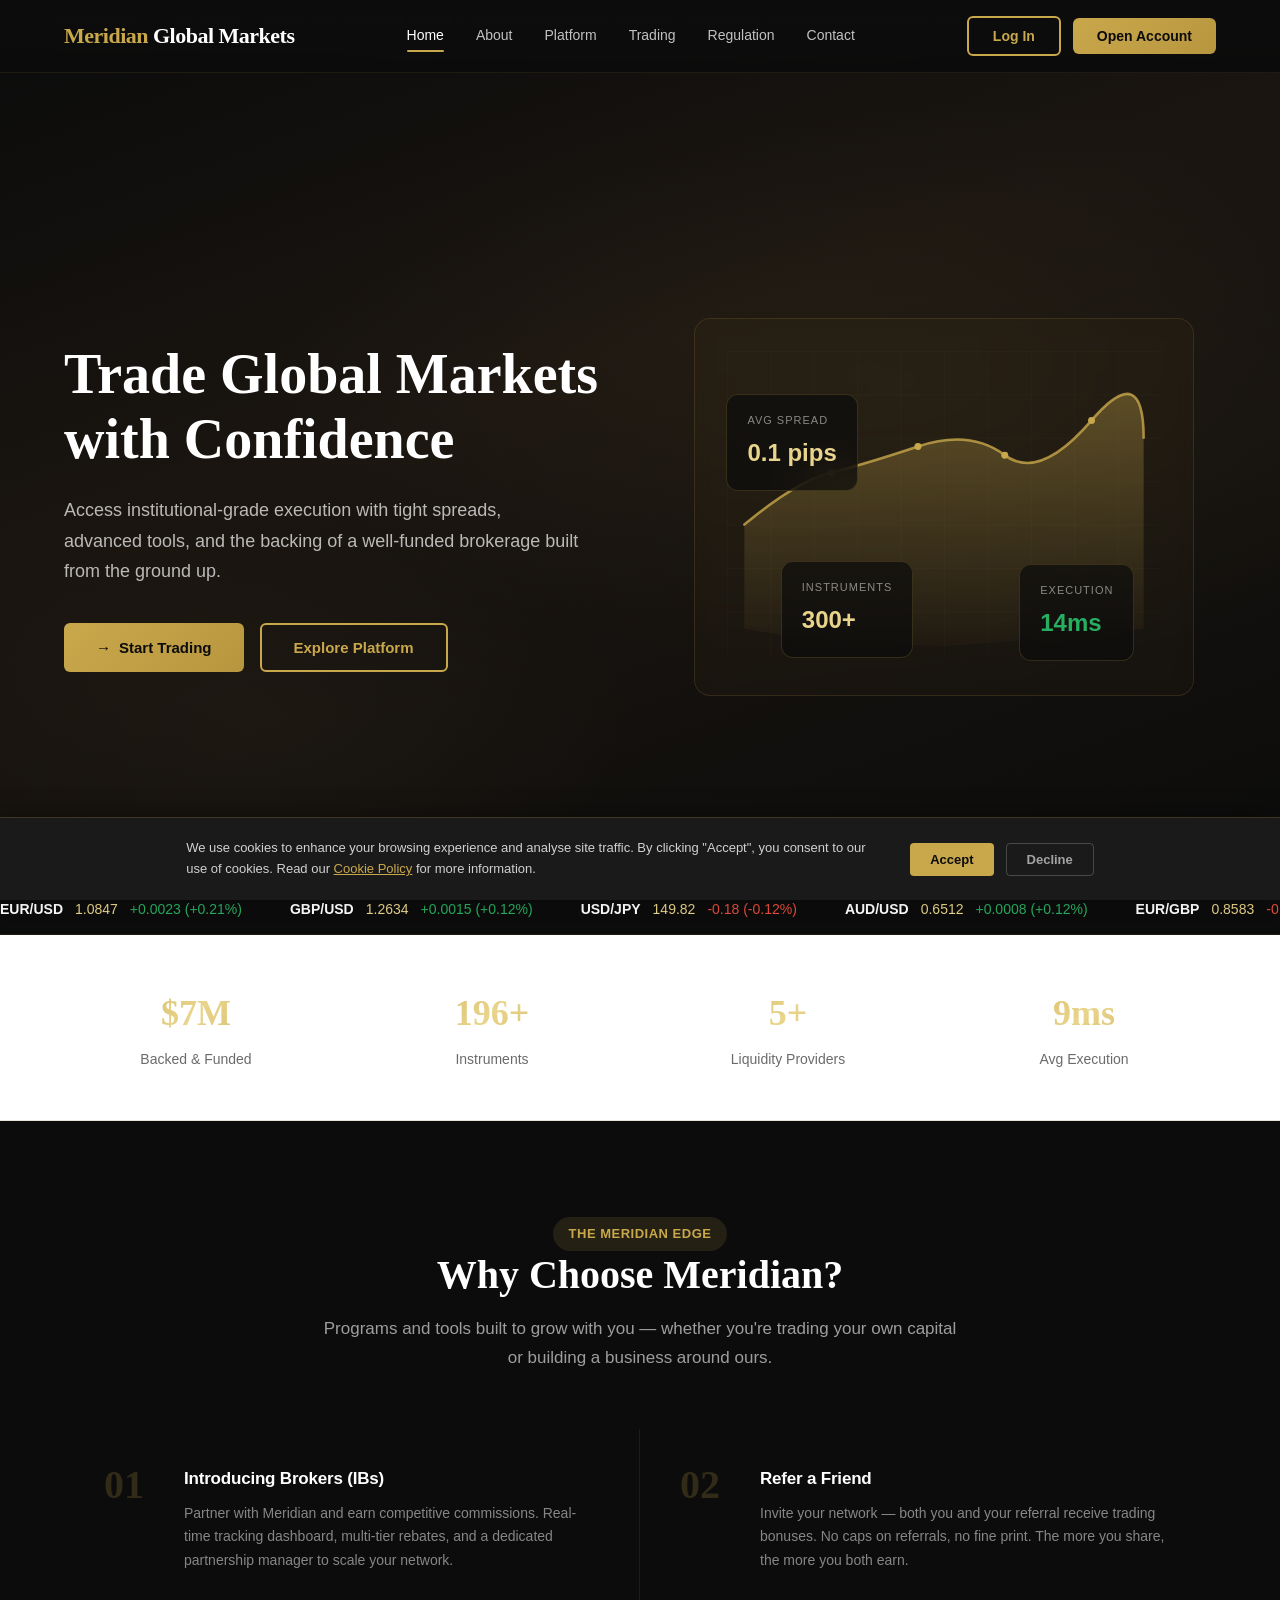
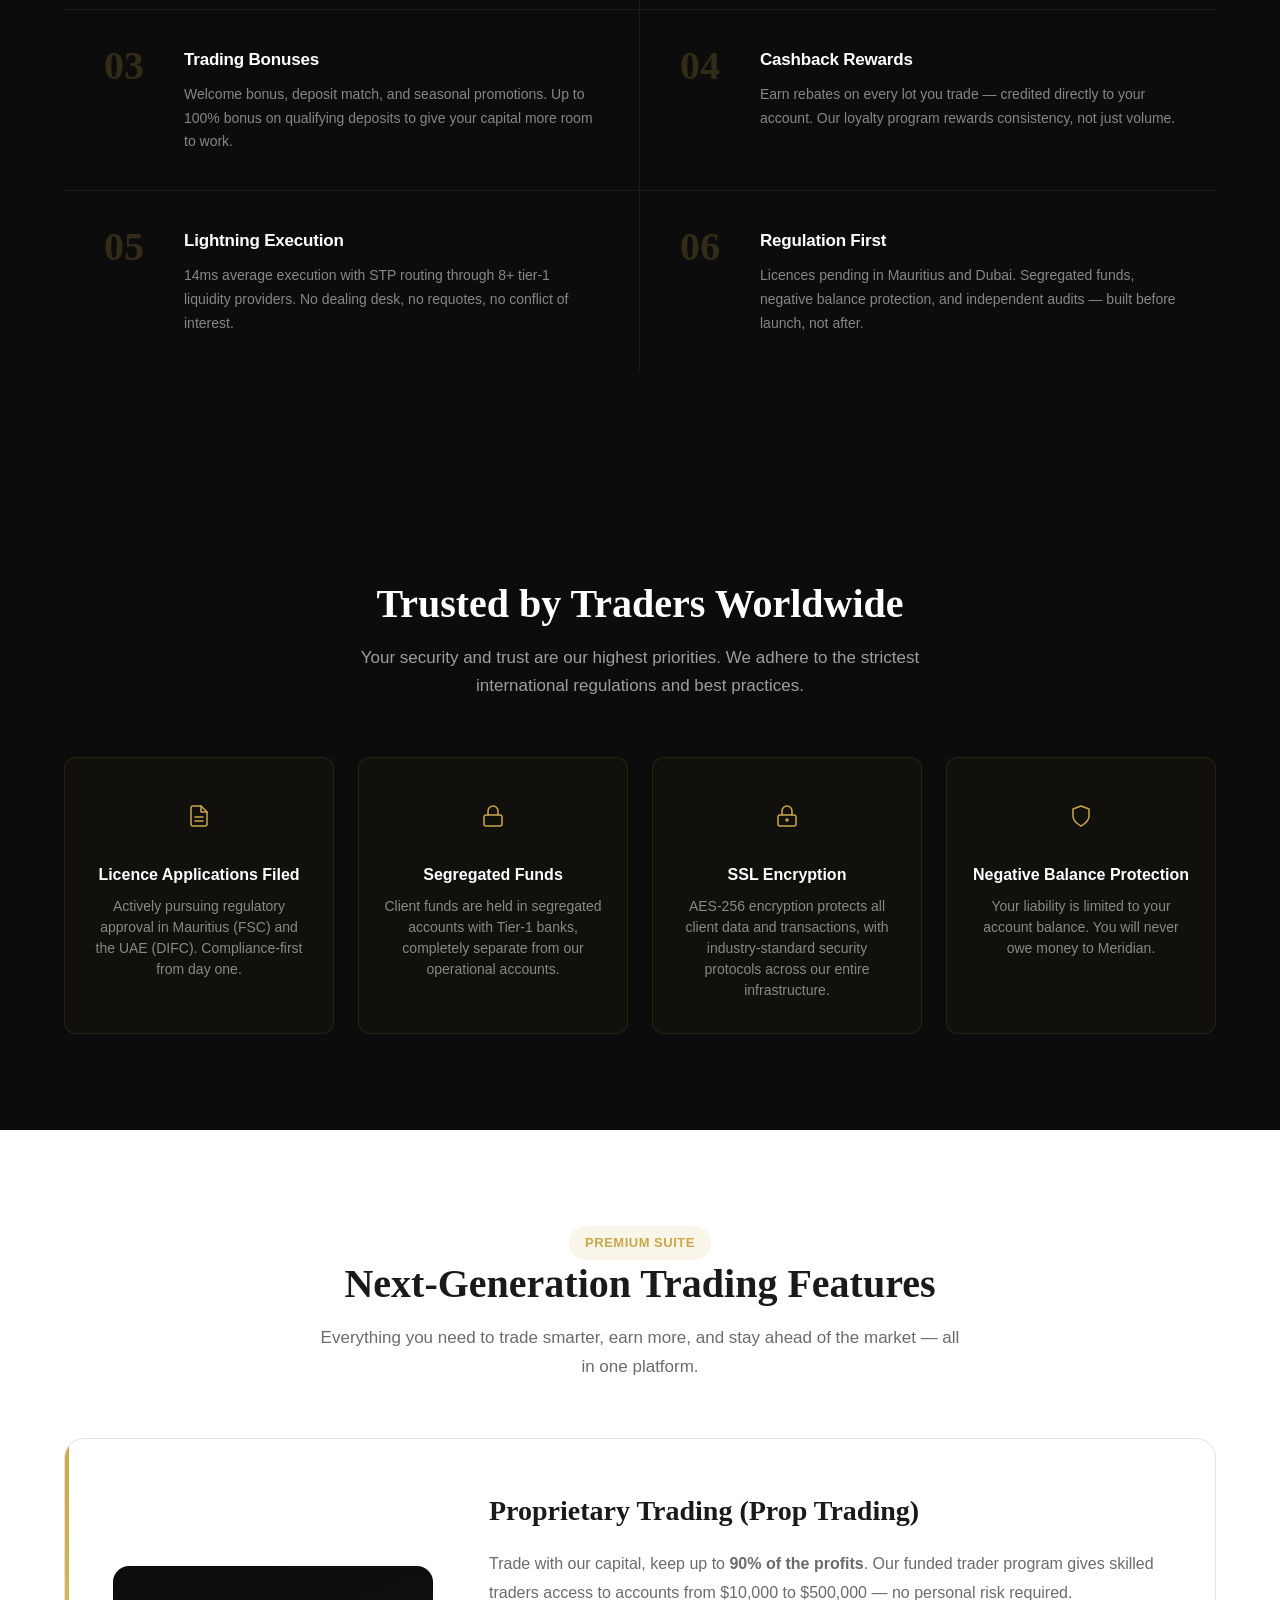
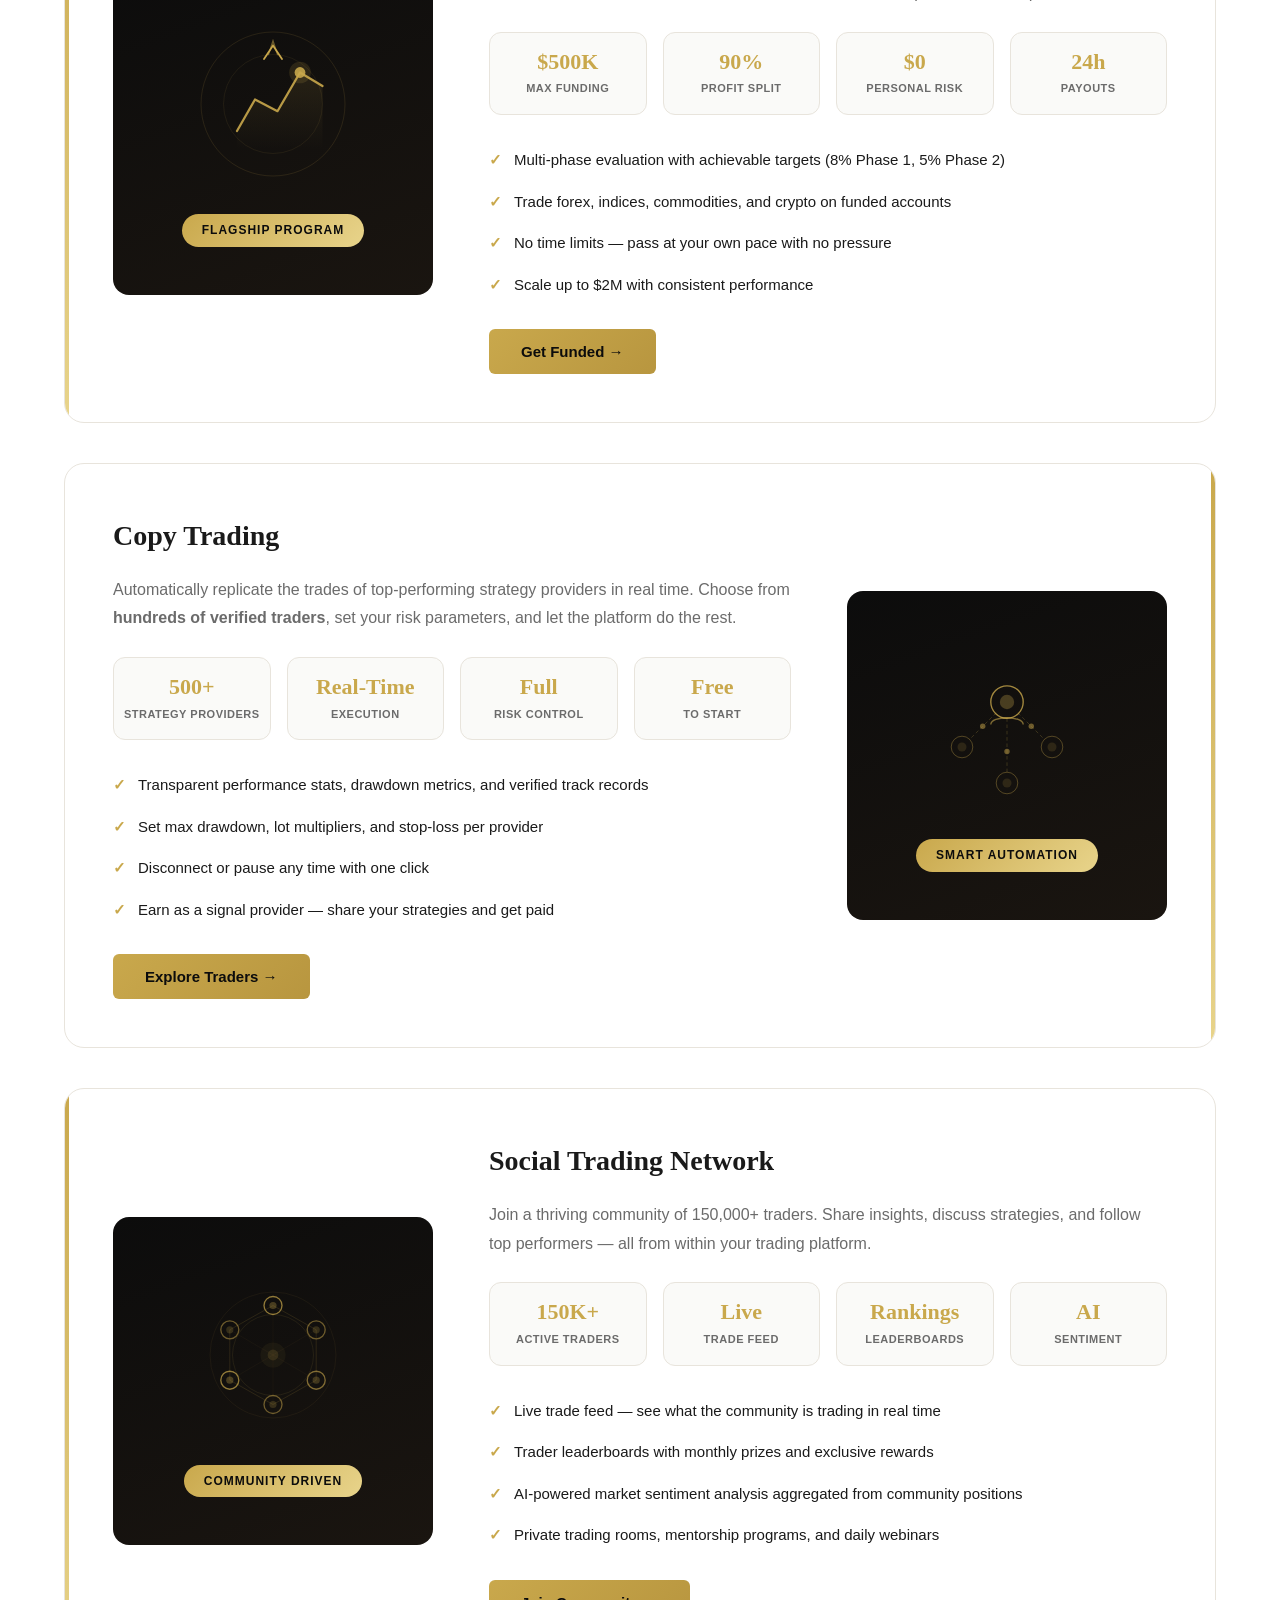
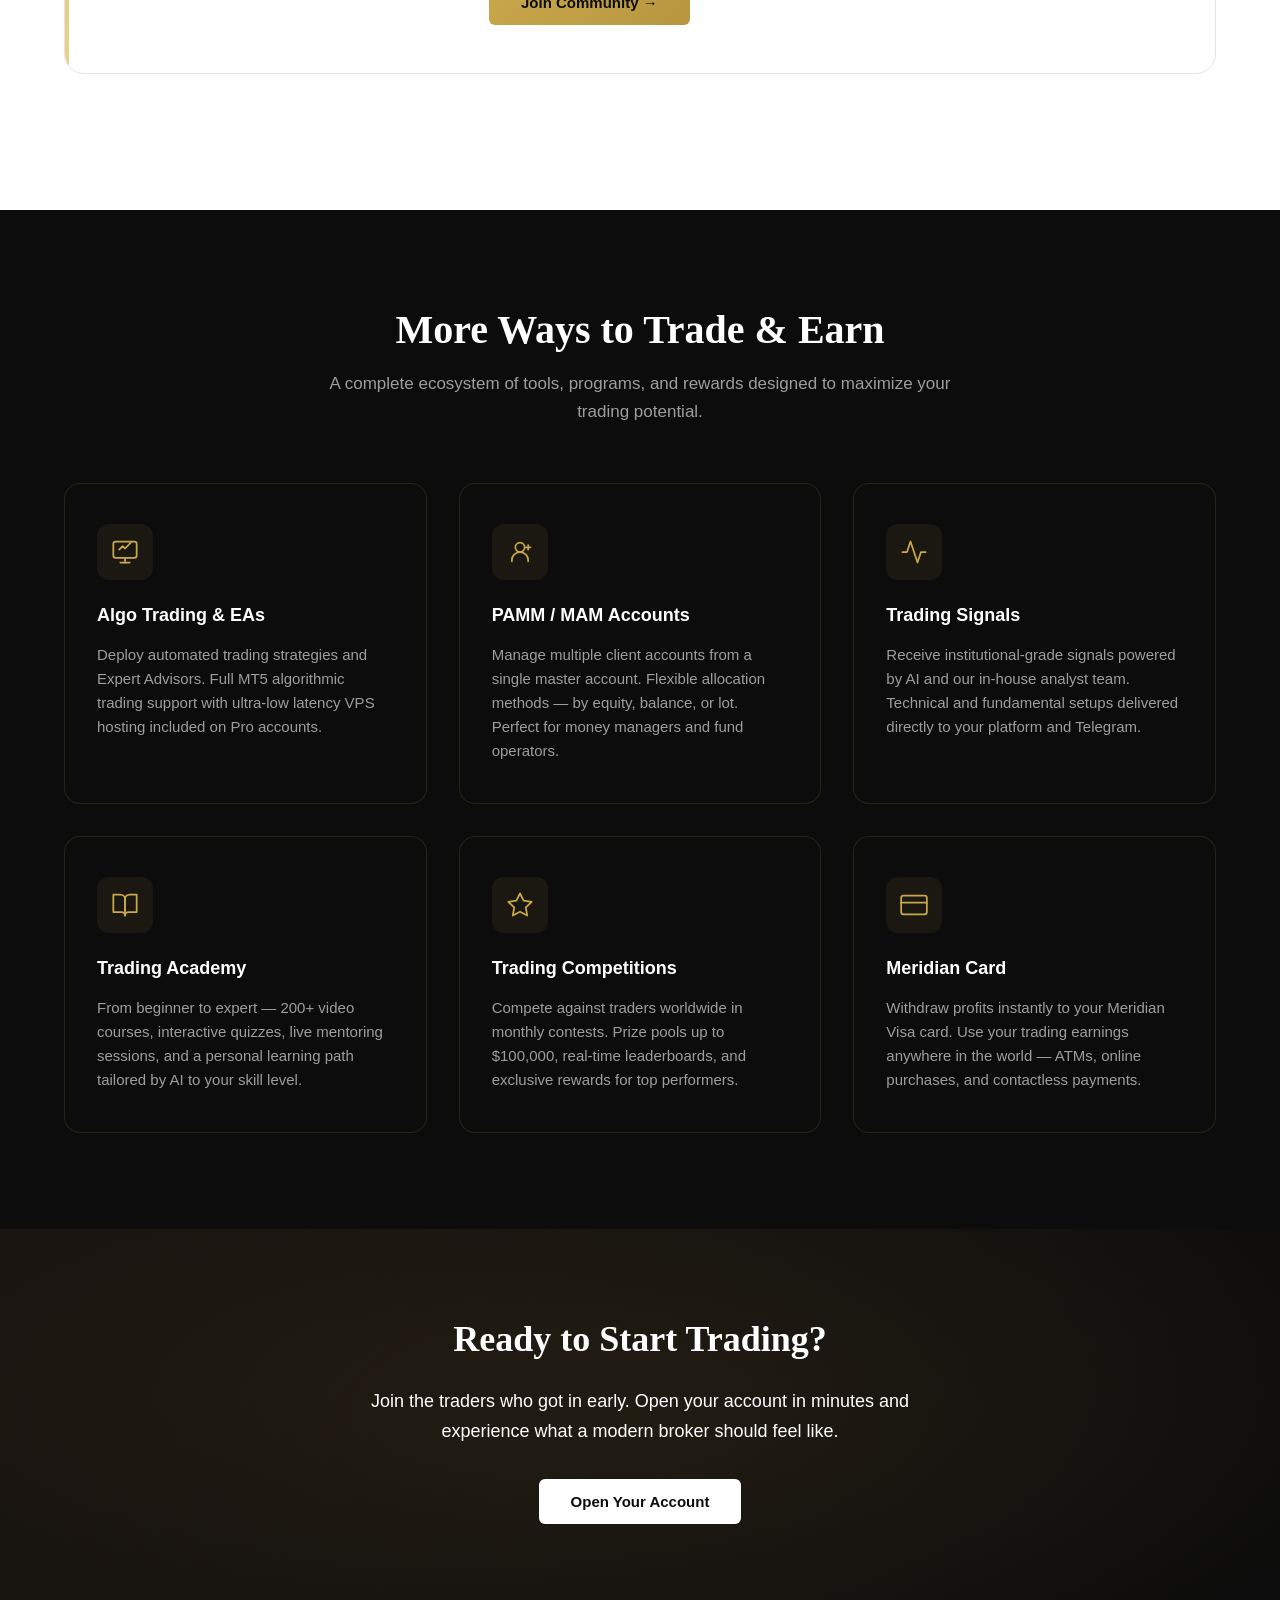
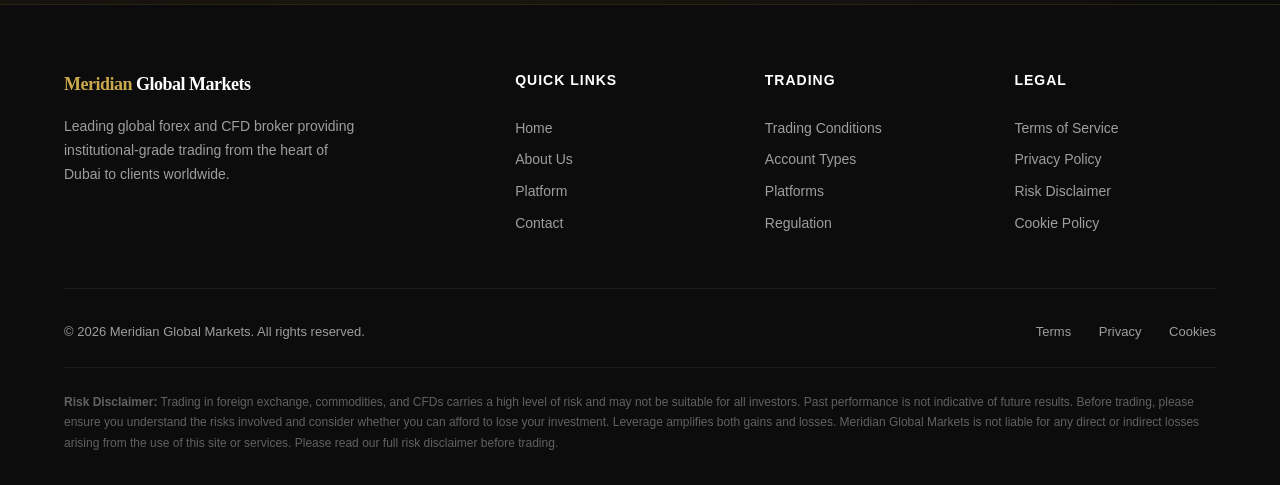
==== index.html @ 3ef7444b "Initial commit: Meridian Global Markets brokerage website Six-page static website (Home, About, Plat" ====
<!DOCTYPE html>
<html lang="en">
<head>
  <meta charset="UTF-8">
  <meta name="viewport" content="width=device-width, initial-scale=1.0">
  <title>Meridian Global Markets - Forex & CFD Trading</title>
  <meta name="description" content="Meridian Global Markets is a Dubai-based forex and CFD broker offering institutional-grade execution, tight spreads, and 300+ instruments. Backed by $12M in funding.">
  <link rel="icon" type="image/svg+xml" href="favicon.svg">
  <link rel="stylesheet" href="css/style.css">
</head>
<body>

<!-- Risk Warning Banner -->
<div class="risk-banner"><strong>Risk Warning:</strong> CFDs are complex instruments and come with a high risk of losing money rapidly due to leverage. 74.6% of retail investor accounts lose money when trading CFDs. You should consider whether you understand how CFDs work and whether you can afford to take the high risk of losing your money.</div>

<!-- ===== HEADER / NAVIGATION ===== -->
<header class="header">
  <div class="container">
    <nav class="nav">
      <div class="nav__logo">
        <span>Meridian</span> Global Markets
      </div>

      <div class="nav__links">
        <a href="index.html" class="active">Home</a>
        <a href="about.html">About</a>
        <a href="platform.html">Platform</a>
        <a href="trading.html">Trading</a>
        <a href="regulation.html">Regulation</a>
        <a href="contact.html">Contact</a>
      </div>

      <div class="nav__cta">
        <button class="btn btn--outline">Log In</button>
        <button class="btn btn--primary">Open Account</button>
      </div>

      <div class="hamburger">
        <span></span>
        <span></span>
        <span></span>
      </div>
    </nav>
  </div>
</header>

<!-- ===== HERO SECTION ===== -->
<section class="hero">
  <div class="container">
    <div class="hero__grid">
      <div class="hero__content fade-up">
        <h1>Trade Global Markets with Confidence</h1>
        <p>Access institutional-grade execution with tight spreads, advanced tools, and the backing of a well-funded brokerage built from the ground up.</p>
        <div class="hero__actions">
          <button class="btn btn--primary">
            <span>→</span> Start Trading
          </button>
          <button class="btn btn--outline">Explore Platform</button>
        </div>
      </div>

      <div class="hero__visual fade-up">
        <div class="hero__chart">
          <!-- SVG Chart Visualization -->
          <svg viewBox="0 0 500 350" xmlns="http://www.w3.org/2000/svg">
            <!-- Grid background -->
            <defs>
              <pattern id="grid" width="50" height="50" patternUnits="userSpaceOnUse">
                <path d="M 50 0 L 0 0 0 50" fill="none" stroke="rgba(201,168,76,0.06)" stroke-width="1"/>
              </pattern>
              <linearGradient id="chartGrad" x1="0%" y1="0%" x2="0%" y2="100%">
                <stop offset="0%" style="stop-color:rgba(201,168,76,0.35)" />
                <stop offset="100%" style="stop-color:rgba(201,168,76,0.03)" />
              </linearGradient>
            </defs>

            <rect width="500" height="350" fill="url(#grid)"/>

            <!-- Chart curve -->
            <path d="M 20 200 Q 80 150, 120 140 T 220 110 T 320 120 T 420 80 T 480 100"
                  fill="none" stroke="rgba(201,168,76,0.8)" stroke-width="3" stroke-linecap="round"/>

            <!-- Area under curve -->
            <path d="M 20 200 Q 80 150, 120 140 T 220 110 T 320 120 T 420 80 T 480 100 L 480 320 Q 400 330, 250 340 Q 100 335, 20 320 Z"
                  fill="url(#chartGrad)"/>

            <!-- Data points -->
            <circle cx="120" cy="140" r="4" fill="rgba(201,168,76,1)"/>
            <circle cx="220" cy="110" r="4" fill="rgba(201,168,76,1)"/>
            <circle cx="320" cy="120" r="4" fill="rgba(201,168,76,1)"/>
            <circle cx="420" cy="80" r="4" fill="rgba(201,168,76,1)"/>
          </svg>
        </div>

        <!-- Floating stat cards -->
        <div class="floating-stat" style="top: 20%; left: 10%;">
          <div class="floating-stat__label">Avg Spread</div>
          <div class="floating-stat__value cyan">0.1 pips</div>
        </div>
        <div class="floating-stat" style="top: 65%; right: 15%;">
          <div class="floating-stat__label">Execution</div>
          <div class="floating-stat__value green">14ms</div>
        </div>
        <div class="floating-stat" style="bottom: 10%; left: 20%;">
          <div class="floating-stat__label">Instruments</div>
          <div class="floating-stat__value cyan">300+</div>
        </div>
      </div>
    </div>
  </div>
</section>

<!-- ===== TICKER BAR ===== -->
<section class="ticker">
  <div class="ticker__inner">
    <!-- First set of pairs -->
    <div class="ticker__item">
      <span class="pair">EUR/USD</span>
      <span class="price">1.0847</span>
      <span class="change up">+0.0023 (+0.21%)</span>
    </div>
    <div class="ticker__item">
      <span class="pair">GBP/USD</span>
      <span class="price">1.2634</span>
      <span class="change up">+0.0015 (+0.12%)</span>
    </div>
    <div class="ticker__item">
      <span class="pair">USD/JPY</span>
      <span class="price">149.82</span>
      <span class="change down">-0.18 (-0.12%)</span>
    </div>
    <div class="ticker__item">
      <span class="pair">AUD/USD</span>
      <span class="price">0.6512</span>
      <span class="change up">+0.0008 (+0.12%)</span>
    </div>
    <div class="ticker__item">
      <span class="pair">EUR/GBP</span>
      <span class="price">0.8583</span>
      <span class="change down">-0.0007 (-0.08%)</span>
    </div>
    <div class="ticker__item">
      <span class="pair">XAU/USD</span>
      <span class="price">2341.50</span>
      <span class="change up">+12.75 (+0.55%)</span>
    </div>

    <!-- Duplicate for seamless scroll -->
    <div class="ticker__item">
      <span class="pair">EUR/USD</span>
      <span class="price">1.0847</span>
      <span class="change up">+0.0023 (+0.21%)</span>
    </div>
    <div class="ticker__item">
      <span class="pair">GBP/USD</span>
      <span class="price">1.2634</span>
      <span class="change up">+0.0015 (+0.12%)</span>
    </div>
    <div class="ticker__item">
      <span class="pair">USD/JPY</span>
      <span class="price">149.82</span>
      <span class="change down">-0.18 (-0.12%)</span>
    </div>
    <div class="ticker__item">
      <span class="pair">AUD/USD</span>
      <span class="price">0.6512</span>
      <span class="change up">+0.0008 (+0.12%)</span>
    </div>
    <div class="ticker__item">
      <span class="pair">EUR/GBP</span>
      <span class="price">0.8583</span>
      <span class="change down">-0.0007 (-0.08%)</span>
    </div>
    <div class="ticker__item">
      <span class="pair">XAU/USD</span>
      <span class="price">2341.50</span>
      <span class="change up">+12.75 (+0.55%)</span>
    </div>
  </div>
</section>

<!-- ===== STATS BAR ===== -->
<section class="stats-bar">
  <div class="container">
    <div class="stats-bar__grid">
      <div class="stats-bar__item fade-up">
        <h3>$<span data-count="12" data-suffix="M">0</span></h3>
        <p>Backed & Funded</p>
      </div>
      <div class="stats-bar__item fade-up">
        <h3><span data-count="300" data-suffix="+">0</span></h3>
        <p>Instruments</p>
      </div>
      <div class="stats-bar__item fade-up">
        <h3><span data-count="8" data-suffix="">0</span>+</h3>
        <p>Liquidity Providers</p>
      </div>
      <div class="stats-bar__item fade-up">
        <h3><span data-count="14" data-suffix="ms">0</span></h3>
        <p>Avg Execution</p>
      </div>
    </div>
  </div>
</section>

<!-- ===== FEATURES SECTION ===== -->
<section class="section section--dark" style="padding-bottom: 112px;">
  <div class="container">
    <div class="section__header text-center fade-up">
      <span class="badge badge--accent">The Meridian Edge</span>
      <h2>Why Choose Meridian?</h2>
      <p>Programs and tools built to grow with you — whether you're trading your own capital or building a business around ours.</p>
    </div>

    <div class="edge-grid">
      <div class="edge-item fade-up">
        <div class="edge-item__number">01</div>
        <div class="edge-item__content">
          <h3>Introducing Brokers (IBs)</h3>
          <p>Partner with Meridian and earn competitive commissions. Real-time tracking dashboard, multi-tier rebates, and a dedicated partnership manager to scale your network.</p>
        </div>
      </div>

      <div class="edge-item fade-up">
        <div class="edge-item__number">02</div>
        <div class="edge-item__content">
          <h3>Refer a Friend</h3>
          <p>Invite your network — both you and your referral receive trading bonuses. No caps on referrals, no fine print. The more you share, the more you both earn.</p>
        </div>
      </div>

      <div class="edge-item fade-up">
        <div class="edge-item__number">03</div>
        <div class="edge-item__content">
          <h3>Trading Bonuses</h3>
          <p>Welcome bonus, deposit match, and seasonal promotions. Up to 100% bonus on qualifying deposits to give your capital more room to work.</p>
        </div>
      </div>

      <div class="edge-item fade-up">
        <div class="edge-item__number">04</div>
        <div class="edge-item__content">
          <h3>Cashback Rewards</h3>
          <p>Earn rebates on every lot you trade — credited directly to your account. Our loyalty program rewards consistency, not just volume.</p>
        </div>
      </div>

      <div class="edge-item fade-up">
        <div class="edge-item__number">05</div>
        <div class="edge-item__content">
          <h3>Lightning Execution</h3>
          <p>14ms average execution with STP routing through 8+ tier-1 liquidity providers. No dealing desk, no requotes, no conflict of interest.</p>
        </div>
      </div>

      <div class="edge-item fade-up">
        <div class="edge-item__number">06</div>
        <div class="edge-item__content">
          <h3>Regulation First</h3>
          <p>Licences pending in Mauritius and Dubai. Segregated funds, negative balance protection, and independent audits — built before launch, not after.</p>
        </div>
      </div>
    </div>
  </div>
</section>

<!-- ===== TRUST / REGULATION SECTION ===== -->
<section class="section section--dark">
  <div class="container">
    <div class="section__header text-center fade-up">
      <h2>Trusted by Traders Worldwide</h2>
      <p>Your security and trust are our highest priorities. We adhere to the strictest international regulations and best practices.</p>
    </div>

    <div class="trust__grid">
      <div class="trust-card fade-up">
        <div class="trust-card__icon"><svg width="24" height="24" viewBox="0 0 24 24" fill="none" stroke="#C9A84C" stroke-width="1.5" stroke-linecap="round" stroke-linejoin="round"><path d="M14 2H6a2 2 0 00-2 2v16a2 2 0 002 2h12a2 2 0 002-2V8z"/><polyline points="14 2 14 8 20 8"/><line x1="16" y1="13" x2="8" y2="13"/><line x1="16" y1="17" x2="8" y2="17"/></svg></div>
        <h4>Licence Applications Filed</h4>
        <p>Actively pursuing regulatory approval in Mauritius (FSC) and the UAE (DIFC). Compliance-first from day one.</p>
      </div>

      <div class="trust-card fade-up">
        <div class="trust-card__icon"><svg width="24" height="24" viewBox="0 0 24 24" fill="none" stroke="#C9A84C" stroke-width="1.5" stroke-linecap="round" stroke-linejoin="round"><rect x="3" y="11" width="18" height="11" rx="2"/><path d="M7 11V7a5 5 0 0110 0v4"/></svg></div>
        <h4>Segregated Funds</h4>
        <p>Client funds are held in segregated accounts with Tier-1 banks, completely separate from our operational accounts.</p>
      </div>

      <div class="trust-card fade-up">
        <div class="trust-card__icon"><svg width="24" height="24" viewBox="0 0 24 24" fill="none" stroke="#C9A84C" stroke-width="1.5" stroke-linecap="round" stroke-linejoin="round"><rect x="3" y="11" width="18" height="11" rx="2"/><path d="M7 11V7a5 5 0 0110 0v4"/><circle cx="12" cy="16" r="1"/></svg></div>
        <h4>SSL Encryption</h4>
        <p>AES-256 encryption protects all client data and transactions, with industry-standard security protocols across our entire infrastructure.</p>
      </div>

      <div class="trust-card fade-up">
        <div class="trust-card__icon"><svg width="24" height="24" viewBox="0 0 24 24" fill="none" stroke="#C9A84C" stroke-width="1.5" stroke-linecap="round" stroke-linejoin="round"><path d="M12 22s8-4 8-10V5l-8-3-8 3v7c0 6 8 10 8 10z"/></svg></div>
        <h4>Negative Balance Protection</h4>
        <p>Your liability is limited to your account balance. You will never owe money to Meridian.</p>
      </div>
    </div>
  </div>
</section>

<!-- ===== PREMIUM FEATURES SHOWCASE ===== -->
<section class="section section--alt">
  <div class="container">
    <div class="section__header text-center fade-up">
      <span class="badge badge--accent">Premium Suite</span>
      <h2>Next-Generation Trading Features</h2>
      <p>Everything you need to trade smarter, earn more, and stay ahead of the market — all in one platform.</p>
    </div>

    <!-- Prop Trading -->
    <div class="showcase fade-up">
      <div class="showcase__visual">
        <svg class="showcase__svg" viewBox="0 0 200 200" fill="none" xmlns="http://www.w3.org/2000/svg">
          <circle cx="100" cy="100" r="80" stroke="rgba(201,168,76,.15)" stroke-width="1"/>
          <circle cx="100" cy="100" r="55" stroke="rgba(201,168,76,.1)" stroke-width="1"/>
          <path d="M60 130 L80 95 L105 108 L130 65 L155 80" stroke="rgba(201,168,76,.9)" stroke-width="2.5" stroke-linecap="round" stroke-linejoin="round" fill="none"/>
          <path d="M60 130 L80 95 L105 108 L130 65 L155 80 L155 150 L60 150 Z" fill="url(#propGrad)" opacity=".3"/>
          <circle cx="130" cy="65" r="6" fill="#C9A84C" opacity=".9"/>
          <circle cx="130" cy="65" r="12" fill="#C9A84C" opacity=".15"/>
          <path d="M90 50 L100 35 L110 50" stroke="#C9A84C" stroke-width="2" stroke-linecap="round" fill="none"/>
          <path d="M95 45 L100 30 L105 45" stroke="#C9A84C" stroke-width="1.5" stroke-linecap="round" fill="none" opacity=".5"/>
          <defs><linearGradient id="propGrad" x1="100" y1="65" x2="100" y2="150" gradientUnits="userSpaceOnUse"><stop stop-color="#C9A84C" stop-opacity=".4"/><stop offset="1" stop-color="#C9A84C" stop-opacity="0"/></linearGradient></defs>
        </svg>
        <div class="showcase__badge">Flagship Program</div>
      </div>
      <div class="showcase__content">
        <h3>Proprietary Trading (Prop Trading)</h3>
        <p>Trade with our capital, keep up to <strong>90% of the profits</strong>. Our funded trader program gives skilled traders access to accounts from $10,000 to $500,000 — no personal risk required.</p>
        <div class="showcase__highlights">
          <div class="showcase__highlight">
            <span class="showcase__highlight-value">$500K</span>
            <span class="showcase__highlight-label">Max Funding</span>
          </div>
          <div class="showcase__highlight">
            <span class="showcase__highlight-value">90%</span>
            <span class="showcase__highlight-label">Profit Split</span>
          </div>
          <div class="showcase__highlight">
            <span class="showcase__highlight-value">$0</span>
            <span class="showcase__highlight-label">Personal Risk</span>
          </div>
          <div class="showcase__highlight">
            <span class="showcase__highlight-value">24h</span>
            <span class="showcase__highlight-label">Payouts</span>
          </div>
        </div>
        <ul class="feature-list">
          <li>Multi-phase evaluation with achievable targets (8% Phase 1, 5% Phase 2)</li>
          <li>Trade forex, indices, commodities, and crypto on funded accounts</li>
          <li>No time limits — pass at your own pace with no pressure</li>
          <li>Scale up to $2M with consistent performance</li>
        </ul>
        <button class="btn btn--primary" style="margin-top: 24px;">Get Funded →</button>
      </div>
    </div>

    <!-- Copy Trading -->
    <div class="showcase showcase--reverse fade-up">
      <div class="showcase__visual">
        <svg class="showcase__svg" viewBox="0 0 200 200" fill="none" xmlns="http://www.w3.org/2000/svg">
          <circle cx="100" cy="70" r="18" stroke="#C9A84C" stroke-width="1.5" opacity=".8"/>
          <circle cx="100" cy="70" r="8" fill="#C9A84C" opacity=".3"/>
          <path d="M82 95 C82 85, 118 85, 118 95" stroke="#C9A84C" stroke-width="1.5" fill="none" opacity=".6"/>
          <!-- Left follower -->
          <circle cx="50" cy="120" r="12" stroke="#C9A84C" stroke-width="1" opacity=".4"/>
          <circle cx="50" cy="120" r="5" fill="#C9A84C" opacity=".15"/>
          <!-- Right follower -->
          <circle cx="150" cy="120" r="12" stroke="#C9A84C" stroke-width="1" opacity=".4"/>
          <circle cx="150" cy="120" r="5" fill="#C9A84C" opacity=".15"/>
          <!-- Bottom follower -->
          <circle cx="100" cy="160" r="12" stroke="#C9A84C" stroke-width="1" opacity=".4"/>
          <circle cx="100" cy="160" r="5" fill="#C9A84C" opacity=".15"/>
          <!-- Connection lines -->
          <line x1="88" y1="82" x2="58" y2="112" stroke="#C9A84C" stroke-width="1" opacity=".25" stroke-dasharray="4 3"/>
          <line x1="112" y1="82" x2="142" y2="112" stroke="#C9A84C" stroke-width="1" opacity=".25" stroke-dasharray="4 3"/>
          <line x1="100" y1="88" x2="100" y2="148" stroke="#C9A84C" stroke-width="1" opacity=".25" stroke-dasharray="4 3"/>
          <!-- Signal pulses -->
          <circle cx="73" cy="97" r="3" fill="#C9A84C" opacity=".5"/>
          <circle cx="127" cy="97" r="3" fill="#C9A84C" opacity=".5"/>
          <circle cx="100" cy="125" r="3" fill="#C9A84C" opacity=".5"/>
        </svg>
        <div class="showcase__badge">Smart Automation</div>
      </div>
      <div class="showcase__content">
        <h3>Copy Trading</h3>
        <p>Automatically replicate the trades of top-performing strategy providers in real time. Choose from <strong>hundreds of verified traders</strong>, set your risk parameters, and let the platform do the rest.</p>
        <div class="showcase__highlights">
          <div class="showcase__highlight">
            <span class="showcase__highlight-value">500+</span>
            <span class="showcase__highlight-label">Strategy Providers</span>
          </div>
          <div class="showcase__highlight">
            <span class="showcase__highlight-value">Real-Time</span>
            <span class="showcase__highlight-label">Execution</span>
          </div>
          <div class="showcase__highlight">
            <span class="showcase__highlight-value">Full</span>
            <span class="showcase__highlight-label">Risk Control</span>
          </div>
          <div class="showcase__highlight">
            <span class="showcase__highlight-value">Free</span>
            <span class="showcase__highlight-label">To Start</span>
          </div>
        </div>
        <ul class="feature-list">
          <li>Transparent performance stats, drawdown metrics, and verified track records</li>
          <li>Set max drawdown, lot multipliers, and stop-loss per provider</li>
          <li>Disconnect or pause any time with one click</li>
          <li>Earn as a signal provider — share your strategies and get paid</li>
        </ul>
        <button class="btn btn--primary" style="margin-top: 24px;">Explore Traders →</button>
      </div>
    </div>

    <!-- Social Trading -->
    <div class="showcase fade-up">
      <div class="showcase__visual">
        <svg class="showcase__svg" viewBox="0 0 200 200" fill="none" xmlns="http://www.w3.org/2000/svg">
          <!-- Central hub -->
          <circle cx="100" cy="100" r="70" stroke="rgba(201,168,76,.08)" stroke-width="1"/>
          <circle cx="100" cy="100" r="45" stroke="rgba(201,168,76,.12)" stroke-width="1"/>
          <!-- People nodes around the circle -->
          <circle cx="100" cy="45" r="10" stroke="#C9A84C" stroke-width="1.5" opacity=".7"/>
          <circle cx="148" cy="72" r="10" stroke="#C9A84C" stroke-width="1.5" opacity=".5"/>
          <circle cx="148" cy="128" r="10" stroke="#C9A84C" stroke-width="1.5" opacity=".6"/>
          <circle cx="100" cy="155" r="10" stroke="#C9A84C" stroke-width="1.5" opacity=".5"/>
          <circle cx="52" cy="128" r="10" stroke="#C9A84C" stroke-width="1.5" opacity=".7"/>
          <circle cx="52" cy="72" r="10" stroke="#C9A84C" stroke-width="1.5" opacity=".5"/>
          <!-- Connection web -->
          <line x1="100" y1="45" x2="148" y2="72" stroke="#C9A84C" stroke-width=".8" opacity=".2"/>
          <line x1="148" y1="72" x2="148" y2="128" stroke="#C9A84C" stroke-width=".8" opacity=".2"/>
          <line x1="148" y1="128" x2="100" y2="155" stroke="#C9A84C" stroke-width=".8" opacity=".2"/>
          <line x1="100" y1="155" x2="52" y2="128" stroke="#C9A84C" stroke-width=".8" opacity=".2"/>
          <line x1="52" y1="128" x2="52" y2="72" stroke="#C9A84C" stroke-width=".8" opacity=".2"/>
          <line x1="52" y1="72" x2="100" y2="45" stroke="#C9A84C" stroke-width=".8" opacity=".2"/>
          <!-- Cross connections -->
          <line x1="100" y1="45" x2="100" y2="155" stroke="#C9A84C" stroke-width=".5" opacity=".1"/>
          <line x1="52" y1="72" x2="148" y2="128" stroke="#C9A84C" stroke-width=".5" opacity=".1"/>
          <line x1="148" y1="72" x2="52" y2="128" stroke="#C9A84C" stroke-width=".5" opacity=".1"/>
          <!-- Inner node fills -->
          <circle cx="100" cy="45" r="4" fill="#C9A84C" opacity=".3"/>
          <circle cx="148" cy="72" r="4" fill="#C9A84C" opacity=".2"/>
          <circle cx="148" cy="128" r="4" fill="#C9A84C" opacity=".25"/>
          <circle cx="100" cy="155" r="4" fill="#C9A84C" opacity=".2"/>
          <circle cx="52" cy="128" r="4" fill="#C9A84C" opacity=".3"/>
          <circle cx="52" cy="72" r="4" fill="#C9A84C" opacity=".2"/>
          <!-- Center glow -->
          <circle cx="100" cy="100" r="14" fill="#C9A84C" opacity=".06"/>
          <circle cx="100" cy="100" r="6" fill="#C9A84C" opacity=".15"/>
        </svg>
        <div class="showcase__badge">Community Driven</div>
      </div>
      <div class="showcase__content">
        <h3>Social Trading Network</h3>
        <p>Join a thriving community of 150,000+ traders. Share insights, discuss strategies, and follow top performers — all from within your trading platform.</p>
        <div class="showcase__highlights">
          <div class="showcase__highlight">
            <span class="showcase__highlight-value">150K+</span>
            <span class="showcase__highlight-label">Active Traders</span>
          </div>
          <div class="showcase__highlight">
            <span class="showcase__highlight-value">Live</span>
            <span class="showcase__highlight-label">Trade Feed</span>
          </div>
          <div class="showcase__highlight">
            <span class="showcase__highlight-value">Rankings</span>
            <span class="showcase__highlight-label">Leaderboards</span>
          </div>
          <div class="showcase__highlight">
            <span class="showcase__highlight-value">AI</span>
            <span class="showcase__highlight-label">Sentiment</span>
          </div>
        </div>
        <ul class="feature-list">
          <li>Live trade feed — see what the community is trading in real time</li>
          <li>Trader leaderboards with monthly prizes and exclusive rewards</li>
          <li>AI-powered market sentiment analysis aggregated from community positions</li>
          <li>Private trading rooms, mentorship programs, and daily webinars</li>
        </ul>
        <button class="btn btn--primary" style="margin-top: 24px;">Join Community →</button>
      </div>
    </div>
  </div>
</section>

<!-- ===== MORE FLASHY FEATURES GRID ===== -->
<section class="section section--dark">
  <div class="container">
    <div class="section__header text-center fade-up">
      <h2>More Ways to Trade & Earn</h2>
      <p>A complete ecosystem of tools, programs, and rewards designed to maximize your trading potential.</p>
    </div>

    <div class="features__grid">
      <div class="feature-card fade-up" style="background: var(--bg-dark); border-color: rgba(201,168,76,.15); color: var(--white);">
        <div class="feature-card__icon" style="background: rgba(201,168,76,.08);">
          <svg width="28" height="28" viewBox="0 0 24 24" fill="none" stroke="#C9A84C" stroke-width="1.5" stroke-linecap="round" stroke-linejoin="round">
            <rect x="2" y="3" width="20" height="14" rx="2"/><line x1="8" y1="21" x2="16" y2="21"/><line x1="12" y1="17" x2="12" y2="21"/><path d="M7 10l3-3 2 2 5-5"/>
          </svg>
        </div>
        <h3 style="color: var(--white);">Algo Trading & EAs</h3>
        <p style="color: rgba(255,255,255,.6);">Deploy automated trading strategies and Expert Advisors. Full MT5 algorithmic trading support with ultra-low latency VPS hosting included on Pro accounts.</p>
      </div>

      <div class="feature-card fade-up" style="background: var(--bg-dark); border-color: rgba(201,168,76,.15); color: var(--white);">
        <div class="feature-card__icon" style="background: rgba(201,168,76,.08);">
          <svg width="28" height="28" viewBox="0 0 24 24" fill="none" stroke="#C9A84C" stroke-width="1.5" stroke-linecap="round" stroke-linejoin="round">
            <circle cx="12" cy="8" r="4"/><path d="M5 20v-1a7 7 0 0114 0v1"/><path d="M17 8h4m-2-2v4"/>
          </svg>
        </div>
        <h3 style="color: var(--white);">PAMM / MAM Accounts</h3>
        <p style="color: rgba(255,255,255,.6);">Manage multiple client accounts from a single master account. Flexible allocation methods — by equity, balance, or lot. Perfect for money managers and fund operators.</p>
      </div>

      <div class="feature-card fade-up" style="background: var(--bg-dark); border-color: rgba(201,168,76,.15); color: var(--white);">
        <div class="feature-card__icon" style="background: rgba(201,168,76,.08);">
          <svg width="28" height="28" viewBox="0 0 24 24" fill="none" stroke="#C9A84C" stroke-width="1.5" stroke-linecap="round" stroke-linejoin="round">
            <path d="M22 12h-4l-3 9L9 3l-3 9H2"/></svg>
        </div>
        <h3 style="color: var(--white);">Trading Signals</h3>
        <p style="color: rgba(255,255,255,.6);">Receive institutional-grade signals powered by AI and our in-house analyst team. Technical and fundamental setups delivered directly to your platform and Telegram.</p>
      </div>

      <div class="feature-card fade-up" style="background: var(--bg-dark); border-color: rgba(201,168,76,.15); color: var(--white);">
        <div class="feature-card__icon" style="background: rgba(201,168,76,.08);">
          <svg width="28" height="28" viewBox="0 0 24 24" fill="none" stroke="#C9A84C" stroke-width="1.5" stroke-linecap="round" stroke-linejoin="round">
            <path d="M2 3h6a4 4 0 014 4v14a3 3 0 00-3-3H2z"/><path d="M22 3h-6a4 4 0 00-4 4v14a3 3 0 013-3h7z"/>
          </svg>
        </div>
        <h3 style="color: var(--white);">Trading Academy</h3>
        <p style="color: rgba(255,255,255,.6);">From beginner to expert — 200+ video courses, interactive quizzes, live mentoring sessions, and a personal learning path tailored by AI to your skill level.</p>
      </div>

      <div class="feature-card fade-up" style="background: var(--bg-dark); border-color: rgba(201,168,76,.15); color: var(--white);">
        <div class="feature-card__icon" style="background: rgba(201,168,76,.08);">
          <svg width="28" height="28" viewBox="0 0 24 24" fill="none" stroke="#C9A84C" stroke-width="1.5" stroke-linecap="round" stroke-linejoin="round">
            <polygon points="12 2 15.09 8.26 22 9.27 17 14.14 18.18 21.02 12 17.77 5.82 21.02 7 14.14 2 9.27 8.91 8.26 12 2"/>
          </svg>
        </div>
        <h3 style="color: var(--white);">Trading Competitions</h3>
        <p style="color: rgba(255,255,255,.6);">Compete against traders worldwide in monthly contests. Prize pools up to $100,000, real-time leaderboards, and exclusive rewards for top performers.</p>
      </div>

      <div class="feature-card fade-up" style="background: var(--bg-dark); border-color: rgba(201,168,76,.15); color: var(--white);">
        <div class="feature-card__icon" style="background: rgba(201,168,76,.08);">
          <svg width="28" height="28" viewBox="0 0 24 24" fill="none" stroke="#C9A84C" stroke-width="1.5" stroke-linecap="round" stroke-linejoin="round">
            <rect x="1" y="4" width="22" height="16" rx="2"/><line x1="1" y1="10" x2="23" y2="10"/>
          </svg>
        </div>
        <h3 style="color: var(--white);">Meridian Card</h3>
        <p style="color: rgba(255,255,255,.6);">Withdraw profits instantly to your Meridian Visa card. Use your trading earnings anywhere in the world — ATMs, online purchases, and contactless payments.</p>
      </div>
    </div>
  </div>
</section>

<!-- ===== CTA SECTION ===== -->
<section class="cta-section">
  <div class="container">
    <h2 class="fade-up">Ready to Start Trading?</h2>
    <p class="fade-up">Join the traders who got in early. Open your account in minutes and experience what a modern broker should feel like.</p>
    <div class="fade-up">
      <button class="btn btn--white">Open Your Account</button>
    </div>
  </div>
</section>

<!-- ===== FOOTER ===== -->
<footer class="footer">
  <div class="container">
    <div class="footer__grid">
      <div class="footer__brand">
        <div style="font-size: 18px; font-weight: 800; color: var(--white); letter-spacing: -0.5px; font-family: 'Playfair Display', serif;">
          <span style="color: var(--accent);">Meridian</span> Global Markets
        </div>
        <p>Leading global forex and CFD broker providing institutional-grade trading from the heart of Dubai to clients worldwide.</p>
      </div>

      <div class="footer__col">
        <h4>Quick Links</h4>
        <a href="index.html">Home</a>
        <a href="about.html">About Us</a>
        <a href="platform.html">Platform</a>
        <a href="contact.html">Contact</a>
      </div>

      <div class="footer__col">
        <h4>Trading</h4>
        <a href="trading.html">Trading Conditions</a>
        <a href="trading.html">Account Types</a>
        <a href="platform.html">Platforms</a>
        <a href="regulation.html">Regulation</a>
      </div>

      <div class="footer__col">
        <h4>Legal</h4>
        <a href="#">Terms of Service</a>
        <a href="#">Privacy Policy</a>
        <a href="#">Risk Disclaimer</a>
        <a href="#">Cookie Policy</a>
      </div>
    </div>

    <div class="footer__bottom">
      <span>&copy; 2026 Meridian Global Markets. All rights reserved.</span>
      <div>
        <a href="#">Terms</a>
        <a href="#">Privacy</a>
        <a href="#">Cookies</a>
      </div>
    </div>

    <div class="footer__disclaimer">
      <strong>Risk Disclaimer:</strong> Trading in foreign exchange, commodities, and CFDs carries a high level of risk and may not be suitable for all investors. Past performance is not indicative of future results. Before trading, please ensure you understand the risks involved and consider whether you can afford to lose your investment. Leverage amplifies both gains and losses. Meridian Global Markets is not liable for any direct or indirect losses arising from the use of this site or services. Please read our full risk disclaimer before trading.
    </div>
  </div>
</footer>

<!-- Cookie Consent -->
<div class="cookie-banner">
  <p>We use cookies to enhance your browsing experience and analyse site traffic. By clicking "Accept", you consent to our use of cookies. Read our <a href="#">Cookie Policy</a> for more information.</p>
  <div class="cookie-banner__actions">
    <button class="cookie-banner__btn cookie-banner__btn--accept">Accept</button>
    <button class="cookie-banner__btn cookie-banner__btn--decline">Decline</button>
  </div>
</div>

<!-- Scripts -->
<script src="js/main.js"></script>

</body>
</html>
---- css/style.css ----
/* ===== Meridian Global Markets — Master Stylesheet ===== */

/* ---------- Reset & Base ---------- */
*, *::before, *::after { box-sizing: border-box; margin: 0; padding: 0; }

:root {
  --primary:    #0C0C0C;   /* rich black */
  --accent:     #C9A84C;   /* Dubai gold */
  --accent-alt: #A8873A;   /* deeper gold */
  --gold:       #C9A84C;   /* matching gold */
  --bg:         #FAFAF8;   /* warm off-white */
  --bg-dark:    #0C0C0C;
  --text:       #1A1A1A;
  --text-light: #6B6B6B;
  --white:      #FFFFFF;
  --success:    #27AE60;
  --border:     #E8E4DC;
  --radius:     6px;
  --shadow:     0 4px 24px rgba(0,0,0,.06);
  --shadow-lg:  0 16px 56px rgba(0,0,0,.1);
  --font:       'Inter', -apple-system, BlinkMacSystemFont, 'Segoe UI', sans-serif;
  --transition: .3s ease;
}

@import url('https://fonts.googleapis.com/css2?family=Inter:wght@300;400;500;600;700;800&family=Playfair+Display:wght@400;500;600;700;800&display=swap');

html { scroll-behavior: smooth; }
body {
  font-family: var(--font);
  color: var(--text);
  background: var(--bg);
  line-height: 1.7;
  font-size: 16px;
  -webkit-font-smoothing: antialiased;
}
a { color: inherit; text-decoration: none; }
img { max-width: 100%; display: block; }
ul { list-style: none; }

/* ---------- Utility ---------- */
.container { max-width: 1200px; margin: 0 auto; padding: 0 24px; }
.section { padding: 96px 0; }
.section--dark { background: var(--primary); color: var(--white); }
.section--alt { background: var(--white); }
.text-center { text-align: center; }
.text-accent { color: var(--accent); }
.text-gold { color: var(--gold); }

.btn {
  display: inline-flex; align-items: center; gap: 8px;
  padding: 14px 32px;
  border-radius: var(--radius);
  font-weight: 600; font-size: 15px;
  cursor: pointer; border: none;
  transition: var(--transition);
}
.btn--primary { background: linear-gradient(135deg, var(--accent), #b8963f); color: var(--primary); font-weight: 700; }
.btn--primary:hover { background: linear-gradient(135deg, #d4b05a, var(--accent)); transform: translateY(-2px); box-shadow: 0 8px 24px rgba(201,168,76,.3); }
.btn--outline { background: transparent; border: 2px solid var(--accent); color: var(--accent); }
.btn--outline:hover { background: var(--accent); color: var(--primary); }
.btn--gold { background: var(--gold); color: var(--primary); }
.btn--gold:hover { background: #c49a3a; transform: translateY(-2px); }
.btn--white { background: var(--white); color: var(--primary); }
.btn--white:hover { background: #f0f0f0; transform: translateY(-2px); }

.badge {
  display: inline-block;
  padding: 6px 16px;
  border-radius: 20px;
  font-size: 13px;
  font-weight: 600;
  letter-spacing: .5px;
  text-transform: uppercase;
}
.badge--accent { background: rgba(0,180,216,.12); color: var(--accent); }
.badge--gold { background: rgba(212,168,67,.12); color: var(--gold); }

/* ---------- Header / Navbar ---------- */
.header {
  position: fixed; top: 0; left: 0; right: 0; z-index: 1000;
  background: rgba(12,12,12,.96);
  backdrop-filter: blur(16px);
  border-bottom: 1px solid rgba(201,168,76,.1);
  transition: var(--transition);
}
.header.scrolled { box-shadow: 0 2px 24px rgba(0,0,0,.2); }
.nav { display: flex; align-items: center; justify-content: space-between; height: 72px; }
.nav__logo {
  font-size: 22px; font-weight: 800; color: var(--white);
  letter-spacing: -.5px;
}
.nav__logo span { color: var(--accent); }
.nav__links { display: flex; gap: 32px; align-items: center; }
.nav__links a {
  color: rgba(255,255,255,.75);
  font-size: 14px; font-weight: 500;
  transition: var(--transition);
  position: relative;
}
.nav__links a:hover, .nav__links a.active { color: var(--white); }
.nav__links a.active::after {
  content: ''; position: absolute; bottom: -4px; left: 0; right: 0;
  height: 2px; background: var(--accent); border-radius: 1px;
}
.nav__cta { display: flex; gap: 12px; align-items: center; }
.nav__cta .btn { padding: 10px 24px; font-size: 14px; }

/* Mobile menu */
.hamburger { display: none; flex-direction: column; gap: 5px; cursor: pointer; padding: 8px; }
.hamburger span { width: 24px; height: 2px; background: var(--white); transition: var(--transition); border-radius: 2px; }

@media (max-width: 768px) {
  .hamburger { display: flex; }
  .nav__links, .nav__cta {
    display: none;
    flex-direction: column;
    position: absolute; top: 72px; left: 0; right: 0;
    background: var(--primary);
    padding: 24px;
    gap: 16px;
    border-bottom: 1px solid rgba(255,255,255,.1);
  }
  .nav__links.open, .nav__cta.open { display: flex; }
  .nav__cta { padding-top: 0; }
}

/* ---------- Hero ---------- */
.hero {
  position: relative;
  min-height: 92vh;
  display: flex; align-items: center;
  background: linear-gradient(160deg, #0C0C0C 0%, #1A1510 40%, #0C0C0C 100%);
  overflow: hidden;
  padding-top: 72px;
}
.hero::before {
  content: '';
  position: absolute; inset: 0;
  background:
    radial-gradient(ellipse 70% 50% at 70% 40%, rgba(201,168,76,.06) 0%, transparent 70%),
    radial-gradient(ellipse 50% 40% at 20% 80%, rgba(201,168,76,.04) 0%, transparent 60%);
}
.hero__grid {
  display: grid;
  grid-template-columns: 1fr 1fr;
  gap: 64px;
  align-items: center;
  position: relative; z-index: 1;
}
.hero__content h1 {
  font-size: clamp(36px, 5vw, 56px);
  font-family: 'Playfair Display', serif;
  font-weight: 700;
  line-height: 1.15;
  color: var(--white);
  margin-bottom: 24px;
}
.hero__content p {
  font-size: 18px;
  color: rgba(255,255,255,.7);
  margin-bottom: 36px;
  max-width: 520px;
}
.hero__actions { display: flex; gap: 16px; flex-wrap: wrap; }

.hero__visual {
  position: relative;
  display: flex; justify-content: center; align-items: center;
}
.hero__chart {
  width: 100%; max-width: 500px;
  background: rgba(201,168,76,.03);
  border: 1px solid rgba(201,168,76,.15);
  border-radius: 16px;
  padding: 32px;
  backdrop-filter: blur(8px);
}
.hero__chart svg { width: 100%; height: auto; }

/* Floating stats */
.floating-stat {
  position: absolute;
  background: rgba(12,12,12,.7);
  backdrop-filter: blur(16px);
  border: 1px solid rgba(201,168,76,.2);
  border-radius: 12px;
  padding: 16px 20px;
  color: var(--white);
  animation: float 6s ease-in-out infinite;
}
.floating-stat:nth-child(2) { animation-delay: -2s; }
.floating-stat:nth-child(3) { animation-delay: -4s; }
.floating-stat__label { font-size: 11px; text-transform: uppercase; letter-spacing: 1px; color: rgba(255,255,255,.5); }
.floating-stat__value { font-size: 24px; font-weight: 700; margin-top: 4px; }
.floating-stat__value.green { color: var(--success); }
.floating-stat__value.cyan { color: #E8D48B; }

@keyframes float {
  0%, 100% { transform: translateY(0px); }
  50% { transform: translateY(-12px); }
}

@media (max-width: 768px) {
  .hero__grid { grid-template-columns: 1fr; text-align: center; }
  .hero__content p { margin-left: auto; margin-right: auto; }
  .hero__actions { justify-content: center; }
  .hero__visual { display: none; }
}

/* ---------- Ticker Bar ---------- */
.ticker {
  background: var(--bg-dark);
  border-bottom: 1px solid rgba(201,168,76,.1);
  border-top: 1px solid rgba(201,168,76,.1);
  padding: 12px 0;
  overflow: hidden;
}
.ticker__inner {
  display: flex; gap: 48px;
  animation: scroll 30s linear infinite;
}
.ticker__item { display: flex; align-items: center; gap: 12px; white-space: nowrap; color: rgba(255,255,255,.6); font-size: 14px; font-weight: 500; }
.ticker__item .pair { color: var(--white); font-weight: 600; }
.ticker__item .price { color: #E8D48B; }
.ticker__item .change.up { color: var(--success); }
.ticker__item .change.down { color: #E74C3C; }

@keyframes scroll {
  0% { transform: translateX(0); }
  100% { transform: translateX(-50%); }
}

/* ---------- Stats Bar ---------- */
.stats-bar {
  background: var(--white);
  padding: 48px 0;
  border-bottom: 1px solid var(--border);
}
.stats-bar__grid {
  display: grid;
  grid-template-columns: repeat(4, 1fr);
  gap: 32px;
  text-align: center;
}
.stats-bar__item h3 {
  font-size: 36px; font-weight: 800;
  font-family: 'Playfair Display', serif;
  background: linear-gradient(135deg, var(--accent), #E8D48B, var(--accent));
  -webkit-background-clip: text;
  -webkit-text-fill-color: transparent;
  background-clip: text;
}
.stats-bar__item p { font-size: 14px; color: var(--text-light); margin-top: 4px; font-weight: 500; }

@media (max-width: 768px) {
  .stats-bar__grid { grid-template-columns: repeat(2, 1fr); }
}

/* ---------- Feature Cards ---------- */
.features__grid {
  display: grid;
  grid-template-columns: repeat(3, 1fr);
  gap: 32px;
  margin-top: 48px;
}
.feature-card {
  background: var(--white);
  border: 1px solid var(--border);
  border-radius: 16px;
  padding: 40px 32px;
  transition: var(--transition);
  position: relative;
  overflow: hidden;
}
.feature-card::before {
  content: '';
  position: absolute; top: 0; left: 0; right: 0;
  height: 2px;
  background: linear-gradient(90deg, var(--accent), #E8D48B, var(--accent));
  transform: scaleX(0);
  transition: var(--transition);
}
.feature-card:hover { transform: translateY(-4px); box-shadow: var(--shadow-lg); }
.feature-card:hover::before { transform: scaleX(1); }
.feature-card__icon {
  width: 56px; height: 56px;
  background: rgba(201,168,76,.08);
  border-radius: 12px;
  display: flex; align-items: center; justify-content: center;
  font-size: 24px; margin-bottom: 20px;
}
.feature-card h3 { font-size: 18px; font-weight: 700; margin-bottom: 12px; }
.feature-card p { color: var(--text-light); font-size: 15px; line-height: 1.6; }

@media (max-width: 768px) {
  .features__grid { grid-template-columns: 1fr; }
}

/* ---------- Section Headers ---------- */
.section__header { margin-bottom: 56px; }
.section__header h2 {
  font-size: clamp(28px, 4vw, 40px);
  font-family: 'Playfair Display', serif;
  font-weight: 700;
  line-height: 1.2;
  margin-bottom: 16px;
}
.section__header p {
  font-size: 17px;
  color: var(--text-light);
  max-width: 640px;
}
.section__header.text-center p { margin: 0 auto; }
.section--dark .section__header p { color: rgba(255,255,255,.6); }

/* ---------- Trust / Regulation ---------- */
.trust__grid {
  display: grid;
  grid-template-columns: repeat(4, 1fr);
  gap: 24px;
  margin-top: 48px;
}
.trust-card {
  background: rgba(201,168,76,.03);
  border: 1px solid rgba(201,168,76,.12);
  border-radius: 12px;
  padding: 32px 24px;
  text-align: center;
  transition: var(--transition);
}
.trust-card:hover { background: rgba(201,168,76,.07); transform: translateY(-2px); }
.trust-card__icon { font-size: 32px; margin-bottom: 16px; }
.trust-card h4 { font-size: 16px; font-weight: 600; margin-bottom: 8px; }
.trust-card p { font-size: 14px; color: rgba(255,255,255,.5); line-height: 1.5; }

@media (max-width: 768px) {
  .trust__grid { grid-template-columns: repeat(2, 1fr); }
}

/* ---------- CTA Section ---------- */
.cta-section {
  background: linear-gradient(135deg, #1A1510, #0C0C0C);
  padding: 80px 0;
  text-align: center;
  color: var(--white);
  position: relative;
  overflow: hidden;
}
.cta-section::before {
  content: '';
  position: absolute; inset: 0;
  background: radial-gradient(ellipse 60% 80% at 50% 50%, rgba(201,168,76,.08), transparent);
}
.cta-section h2 { font-size: 36px; font-family: 'Playfair Display', serif; font-weight: 700; margin-bottom: 16px; position: relative; }
.cta-section p { font-size: 18px; opacity: .85; margin-bottom: 32px; max-width: 560px; margin-left: auto; margin-right: auto; position: relative; }

/* ---------- Footer ---------- */
.footer {
  background: var(--bg-dark);
  color: rgba(255,255,255,.6);
  padding: 64px 0 32px;
  border-top: 1px solid rgba(201,168,76,.15);
}
.footer__grid {
  display: grid;
  grid-template-columns: 2fr 1fr 1fr 1fr;
  gap: 48px;
  margin-bottom: 48px;
}
.footer__brand p { margin-top: 16px; font-size: 14px; line-height: 1.7; max-width: 300px; }
.footer__col h4 { color: var(--white); font-size: 14px; font-weight: 600; text-transform: uppercase; letter-spacing: 1px; margin-bottom: 20px; }
.footer__col a { display: block; padding: 4px 0; font-size: 14px; transition: var(--transition); }
.footer__col a:hover { color: var(--accent); }

.footer__bottom {
  border-top: 1px solid rgba(255,255,255,.08);
  padding-top: 32px;
  display: flex;
  justify-content: space-between;
  align-items: center;
  font-size: 13px;
}
.footer__bottom a { margin-left: 24px; }
.footer__bottom a:hover { color: var(--accent); }

.footer__disclaimer {
  margin-top: 24px;
  padding-top: 24px;
  border-top: 1px solid rgba(255,255,255,.06);
  font-size: 12px;
  color: rgba(255,255,255,.35);
  line-height: 1.7;
}

@media (max-width: 768px) {
  .footer__grid { grid-template-columns: 1fr; }
  .footer__bottom { flex-direction: column; gap: 12px; text-align: center; }
}

/* ---------- Page Header (Inner pages) ---------- */
.page-header {
  background: linear-gradient(160deg, #0C0C0C 0%, #1A1510 50%, #0C0C0C 100%);
  padding: 140px 0 80px;
  text-align: center;
  color: var(--white);
  position: relative;
  overflow: hidden;
}
.page-header::before {
  content: '';
  position: absolute; inset: 0;
  background: radial-gradient(ellipse 60% 50% at 50% 100%, rgba(201,168,76,.05), transparent);
}
.page-header h1 { font-size: clamp(32px, 4vw, 48px); font-family: 'Playfair Display', serif; font-weight: 700; margin-bottom: 16px; position: relative; }
.page-header p { font-size: 18px; color: rgba(255,255,255,.6); max-width: 600px; margin: 0 auto; position: relative; }
.page-header .badge { margin-bottom: 16px; position: relative; }

/* ---------- About Page ---------- */
.about-grid {
  display: grid;
  grid-template-columns: 1fr 1fr;
  gap: 64px;
  align-items: center;
}
.about-grid h3 { font-size: 28px; font-weight: 700; margin-bottom: 20px; }
.about-grid p { color: var(--text-light); margin-bottom: 16px; line-height: 1.8; }

.timeline { margin-top: 48px; position: relative; padding-left: 32px; }
.timeline::before {
  content: ''; position: absolute; left: 0; top: 0; bottom: 0;
  width: 2px; background: linear-gradient(to bottom, var(--accent), var(--gold));
}
.timeline__item { padding: 0 0 40px 24px; position: relative; }
.timeline__item::before {
  content: ''; position: absolute; left: -37px; top: 4px;
  width: 12px; height: 12px; border-radius: 50%;
  background: var(--accent); border: 3px solid var(--bg);
}
.timeline__item h4 { font-weight: 700; font-size: 16px; margin-bottom: 4px; }
.timeline__item .year { color: var(--accent); font-weight: 600; font-size: 14px; }
.timeline__item p { color: var(--text-light); font-size: 15px; margin-top: 8px; }

/* Team */
.team__grid {
  display: grid;
  grid-template-columns: repeat(4, 1fr);
  gap: 32px;
  margin-top: 48px;
}
.team-card {
  text-align: center;
  background: var(--white);
  border: 1px solid var(--border);
  border-radius: 16px;
  padding: 32px 20px;
  transition: var(--transition);
}
.team-card:hover { transform: translateY(-4px); box-shadow: var(--shadow-lg); }
.team-card__avatar {
  width: 80px; height: 80px;
  border-radius: 50%;
  background: linear-gradient(135deg, var(--accent), var(--accent-alt));
  margin: 0 auto 16px;
  display: flex; align-items: center; justify-content: center;
  font-size: 28px; font-weight: 700; color: var(--white);
}
.team-card h4 { font-size: 16px; font-weight: 700; }
.team-card .role { font-size: 13px; color: var(--accent); font-weight: 500; margin-top: 4px; }
.team-card p { font-size: 13px; color: var(--text-light); margin-top: 8px; }

@media (max-width: 768px) {
  .about-grid { grid-template-columns: 1fr; }
  .team__grid { grid-template-columns: repeat(2, 1fr); }
}

/* ---------- Platform page ---------- */
.platform-feature {
  display: grid;
  grid-template-columns: 1fr 1fr;
  gap: 64px;
  align-items: center;
  padding: 64px 0;
  border-bottom: 1px solid var(--border);
}
.platform-feature:last-child { border-bottom: none; }
.platform-feature.reverse { direction: rtl; }
.platform-feature.reverse > * { direction: ltr; }
.platform-feature__content h3 { font-size: 28px; font-weight: 700; margin-bottom: 16px; }
.platform-feature__content p { color: var(--text-light); margin-bottom: 20px; line-height: 1.8; }
.platform-feature__visual {
  background: linear-gradient(135deg, #F5F0E6, #EDE6D6);
  border-radius: 16px;
  padding: 40px;
  min-height: 300px;
  display: flex; align-items: center; justify-content: center;
  font-size: 64px;
  border: 1px solid rgba(201,168,76,.1);
}

.feature-list { margin-top: 16px; }
.feature-list li {
  display: flex; align-items: flex-start; gap: 12px;
  padding: 8px 0;
  font-size: 15px; color: var(--text);
}
.feature-list li::before {
  content: '✓';
  color: var(--accent); font-weight: 700;
  flex-shrink: 0;
}

@media (max-width: 768px) {
  .platform-feature { grid-template-columns: 1fr; }
  .platform-feature.reverse { direction: ltr; }
}

/* ---------- Trading Conditions (Tables) ---------- */
.conditions-table {
  width: 100%;
  border-collapse: collapse;
  background: var(--white);
  border-radius: 12px;
  overflow: hidden;
  box-shadow: var(--shadow);
  margin-top: 32px;
}
.conditions-table thead { background: var(--primary); color: var(--white); }
.conditions-table th { padding: 16px 20px; font-size: 13px; font-weight: 600; text-transform: uppercase; letter-spacing: .5px; text-align: left; }
.conditions-table td { padding: 16px 20px; font-size: 14px; border-bottom: 1px solid var(--border); }
.conditions-table tr:last-child td { border-bottom: none; }
.conditions-table tr:hover td { background: rgba(201,168,76,.03); }

.account-cards {
  display: grid;
  grid-template-columns: repeat(3, 1fr);
  gap: 32px;
  margin-top: 48px;
}
.account-card {
  background: var(--white);
  border: 2px solid var(--border);
  border-radius: 16px;
  padding: 40px 32px;
  text-align: center;
  transition: var(--transition);
  position: relative;
}
.account-card.featured { border-color: var(--accent); box-shadow: 0 0 40px rgba(201,168,76,.08); }
.account-card.featured::before {
  content: 'Most Popular';
  position: absolute; top: -14px; left: 50%; transform: translateX(-50%);
  background: linear-gradient(135deg, var(--accent), #E8D48B); color: var(--primary);
  padding: 4px 20px; border-radius: 20px;
  font-size: 12px; font-weight: 700; text-transform: uppercase;
}
.account-card:hover { transform: translateY(-4px); box-shadow: var(--shadow-lg); }
.account-card h3 { font-size: 22px; font-weight: 700; margin-bottom: 8px; }
.account-card .min-deposit { font-size: 36px; font-weight: 800; color: var(--accent); margin: 16px 0; }
.account-card .min-deposit span { font-size: 14px; font-weight: 500; color: var(--text-light); }
.account-card ul { text-align: left; margin: 24px 0; }
.account-card li { padding: 8px 0; font-size: 14px; color: var(--text-light); border-bottom: 1px solid var(--border); display: flex; justify-content: space-between; }
.account-card li:last-child { border-bottom: none; }
.account-card li strong { color: var(--text); }

@media (max-width: 768px) {
  .account-cards { grid-template-columns: 1fr; }
  .conditions-table { font-size: 13px; }
}

/* ---------- Contact Page ---------- */
.contact-grid {
  display: grid;
  grid-template-columns: 1fr 1fr;
  gap: 64px;
  align-items: start;
}
.contact-form {
  background: var(--white);
  border: 1px solid var(--border);
  border-radius: 16px;
  padding: 40px;
}
.form-group { margin-bottom: 24px; }
.form-group label {
  display: block; font-size: 14px; font-weight: 600;
  margin-bottom: 8px; color: var(--text);
}
.form-group input, .form-group select, .form-group textarea {
  width: 100%; padding: 12px 16px;
  border: 1px solid var(--border);
  border-radius: var(--radius);
  font-family: var(--font);
  font-size: 15px;
  transition: var(--transition);
  background: var(--bg);
}
.form-group input:focus, .form-group select:focus, .form-group textarea:focus {
  outline: none;
  border-color: var(--accent);
  box-shadow: 0 0 0 3px rgba(201,168,76,.12);
}
.form-group textarea { resize: vertical; min-height: 120px; }

.contact-info__item {
  display: flex; gap: 16px; align-items: flex-start;
  margin-bottom: 32px;
}
.contact-info__icon {
  width: 48px; height: 48px;
  background: rgba(201,168,76,.08);
  border-radius: 12px;
  display: flex; align-items: center; justify-content: center;
  font-size: 20px; flex-shrink: 0;
}
.contact-info__item h4 { font-size: 16px; font-weight: 600; margin-bottom: 4px; }
.contact-info__item p { font-size: 14px; color: var(--text-light); }

@media (max-width: 768px) {
  .contact-grid { grid-template-columns: 1fr; }
}

/* ---------- Regulation Page ---------- */
.reg-grid {
  display: grid;
  grid-template-columns: repeat(2, 1fr);
  gap: 32px;
  margin-top: 48px;
}
.reg-card {
  background: var(--white);
  border: 1px solid var(--border);
  border-radius: 16px;
  padding: 36px;
  transition: var(--transition);
}
.reg-card:hover { box-shadow: var(--shadow); }
.reg-card__header { display: flex; align-items: center; gap: 16px; margin-bottom: 16px; }
.reg-card__icon {
  width: 48px; height: 48px;
  background: rgba(201,168,76,.08);
  border-radius: 10px;
  display: flex; align-items: center; justify-content: center;
  font-size: 22px;
}
.reg-card h3 { font-size: 18px; font-weight: 700; }
.reg-card p { color: var(--text-light); font-size: 15px; line-height: 1.7; }

@media (max-width: 768px) {
  .reg-grid { grid-template-columns: 1fr; }
}

/* ---------- Animations ---------- */
.fade-up {
  opacity: 0;
  transform: translateY(30px);
  transition: opacity .6s ease, transform .6s ease;
}
.fade-up.visible {
  opacity: 1;
  transform: translateY(0);
}

/* ---------- Coming Soon Overlay ---------- */
.coming-soon {
  position: relative;
}
.coming-soon::after {
  content: 'COMING SOON';
  position: absolute;
  top: 24px; right: 24px;
  background: linear-gradient(135deg, var(--accent), #E8D48B);
  color: var(--primary);
  padding: 6px 18px;
  border-radius: 20px;
  font-size: 11px;
  font-weight: 800;
  letter-spacing: 1.5px;
  z-index: 2;
}
.coming-soon .platform-feature__content { opacity: .75; }

/* ---------- Dubai Luxury Extras ---------- */
.badge--accent {
  background: rgba(201,168,76,.12);
  color: var(--accent);
}

.team-card__avatar {
  background: linear-gradient(135deg, var(--accent), #E8D48B) !important;
  color: var(--primary) !important;
}

.timeline::before {
  background: linear-gradient(to bottom, var(--accent), #E8D48B) !important;
}
.timeline__item::before {
  background: var(--accent) !important;
}
.timeline__item .year {
  color: var(--accent) !important;
}

.nav__logo {
  font-family: 'Playfair Display', serif !important;
}

.about-grid h3,
.platform-feature__content h3 {
  font-family: 'Playfair Display', serif;
}

/* ---------- Edge Grid (Why Choose section) ---------- */
.edge-grid {
  display: grid;
  grid-template-columns: 1fr 1fr;
  gap: 0;
  margin-top: 16px;
}
.edge-item {
  display: flex;
  gap: 24px;
  padding: 36px 40px;
  border-bottom: 1px solid rgba(201,168,76,.1);
  transition: var(--transition);
  position: relative;
}
.edge-item:nth-child(odd) {
  border-right: 1px solid rgba(201,168,76,.1);
}
.edge-item:nth-last-child(-n+2) {
  border-bottom: none;
}
.edge-item:hover {
  background: rgba(201,168,76,.04);
}
.edge-item:hover .edge-item__number {
  color: var(--accent);
  text-shadow: 0 0 32px rgba(201,168,76,.4);
}
.edge-item__number {
  font-family: 'Playfair Display', serif;
  font-size: 40px;
  font-weight: 700;
  color: rgba(201,168,76,.2);
  line-height: 1;
  flex-shrink: 0;
  width: 56px;
  transition: var(--transition);
}
.edge-item__content h3 {
  font-size: 17px;
  font-weight: 700;
  color: var(--white);
  margin-bottom: 8px;
  letter-spacing: -.2px;
}
.edge-item__content p {
  font-size: 14px;
  color: rgba(255,255,255,.5);
  line-height: 1.7;
}

@media (max-width: 768px) {
  .edge-grid { grid-template-columns: 1fr; }
  .edge-item { border-right: none !important; padding: 28px 24px; }
  .edge-item:last-child { border-bottom: none; }
  .edge-item:nth-last-child(2) { border-bottom: 1px solid rgba(201,168,76,.1); }
}

/* ---------- Showcase (Premium Feature Blocks) ---------- */
.showcase {
  display: grid;
  grid-template-columns: 320px 1fr;
  gap: 56px;
  align-items: center;
  background: var(--white);
  border: 1px solid var(--border);
  border-radius: 20px;
  padding: 48px;
  margin-bottom: 40px;
  transition: var(--transition);
  position: relative;
  overflow: hidden;
}
.showcase::before {
  content: '';
  position: absolute; top: 0; left: 0; bottom: 0;
  width: 4px;
  background: linear-gradient(to bottom, var(--accent), #E8D48B);
}
.showcase:hover {
  box-shadow: var(--shadow-lg);
  transform: translateY(-2px);
}
.showcase--reverse {
  grid-template-columns: 1fr 320px;
}
.showcase--reverse .showcase__visual { order: 2; }
.showcase--reverse .showcase__content { order: 1; }
.showcase--reverse::before { left: auto; right: 0; }

.showcase__visual {
  display: flex;
  flex-direction: column;
  align-items: center;
  justify-content: center;
  background: linear-gradient(160deg, #0C0C0C 0%, #1A1510 100%);
  border-radius: 16px;
  padding: 48px 32px;
  text-align: center;
  min-height: 260px;
  position: relative;
}
.showcase__svg {
  width: 180px;
  height: 180px;
  margin-bottom: 20px;
}
.showcase__icon-large {
  font-size: 72px;
  margin-bottom: 16px;
  filter: drop-shadow(0 4px 16px rgba(201,168,76,.3));
}
.showcase__badge {
  display: inline-block;
  background: linear-gradient(135deg, var(--accent), #E8D48B);
  color: var(--primary);
  padding: 6px 20px;
  border-radius: 20px;
  font-size: 12px;
  font-weight: 800;
  letter-spacing: 1px;
  text-transform: uppercase;
}

.showcase__content h3 {
  font-family: 'Playfair Display', serif;
  font-size: 28px;
  font-weight: 700;
  margin-bottom: 16px;
  color: var(--text);
}
.showcase__content > p {
  color: var(--text-light);
  font-size: 16px;
  line-height: 1.8;
  margin-bottom: 24px;
}

.showcase__highlights {
  display: grid;
  grid-template-columns: repeat(4, 1fr);
  gap: 16px;
  margin-bottom: 24px;
}
.showcase__highlight {
  text-align: center;
  padding: 16px 8px;
  background: var(--bg);
  border-radius: 12px;
  border: 1px solid var(--border);
}
.showcase__highlight-value {
  display: block;
  font-size: 22px;
  font-weight: 800;
  font-family: 'Playfair Display', serif;
  color: var(--accent);
  line-height: 1.2;
}
.showcase__highlight-label {
  display: block;
  font-size: 11px;
  font-weight: 600;
  text-transform: uppercase;
  letter-spacing: .5px;
  color: var(--text-light);
  margin-top: 4px;
}

.showcase .feature-list li::before {
  content: '✓';
  color: var(--accent);
  font-weight: 700;
}

@media (max-width: 900px) {
  .showcase,
  .showcase--reverse {
    grid-template-columns: 1fr;
    padding: 32px;
  }
  .showcase--reverse .showcase__visual { order: 0; }
  .showcase--reverse .showcase__content { order: 0; }
  .showcase__highlights { grid-template-columns: repeat(2, 1fr); }
}

/* Dark feature cards inside dark sections */
.section--dark .feature-card {
  background: rgba(201,168,76,.03);
  border: 1px solid rgba(201,168,76,.12);
}
.section--dark .feature-card:hover {
  background: rgba(201,168,76,.06);
}
.section--dark .feature-card__icon {
  background: rgba(201,168,76,.1);
}

/* ---------- Risk Warning Banner ---------- */
.risk-banner {
  background: #1A1A1A;
  color: rgba(255,255,255,.7);
  font-size: 12px;
  line-height: 1.5;
  padding: 10px 24px;
  text-align: center;
  letter-spacing: .2px;
  border-bottom: 1px solid rgba(201,168,76,.15);
}
.risk-banner strong {
  color: var(--accent);
  font-weight: 600;
}

/* ---------- Cookie Consent Banner ---------- */
.cookie-banner {
  position: fixed;
  bottom: 0;
  left: 0;
  right: 0;
  background: #1A1A1A;
  color: rgba(255,255,255,.8);
  padding: 20px 24px;
  font-size: 13px;
  line-height: 1.6;
  z-index: 9999;
  display: flex;
  align-items: center;
  justify-content: center;
  gap: 24px;
  flex-wrap: wrap;
  border-top: 1px solid rgba(201,168,76,.2);
  box-shadow: 0 -4px 24px rgba(0,0,0,.3);
}
.cookie-banner p { max-width: 700px; margin: 0; }
.cookie-banner a { color: var(--accent); text-decoration: underline; }
.cookie-banner__actions { display: flex; gap: 12px; flex-shrink: 0; }
.cookie-banner__btn {
  padding: 8px 20px;
  border-radius: 4px;
  font-size: 13px;
  font-weight: 600;
  cursor: pointer;
  border: none;
  transition: var(--transition);
}
.cookie-banner__btn--accept {
  background: var(--accent);
  color: #0C0C0C;
}
.cookie-banner__btn--accept:hover { background: var(--accent-alt); }
.cookie-banner__btn--decline {
  background: transparent;
  color: rgba(255,255,255,.6);
  border: 1px solid rgba(255,255,255,.2);
}
.cookie-banner__btn--decline:hover { border-color: rgba(255,255,255,.4); color: rgba(255,255,255,.8); }
.cookie-banner.hidden { display: none; }
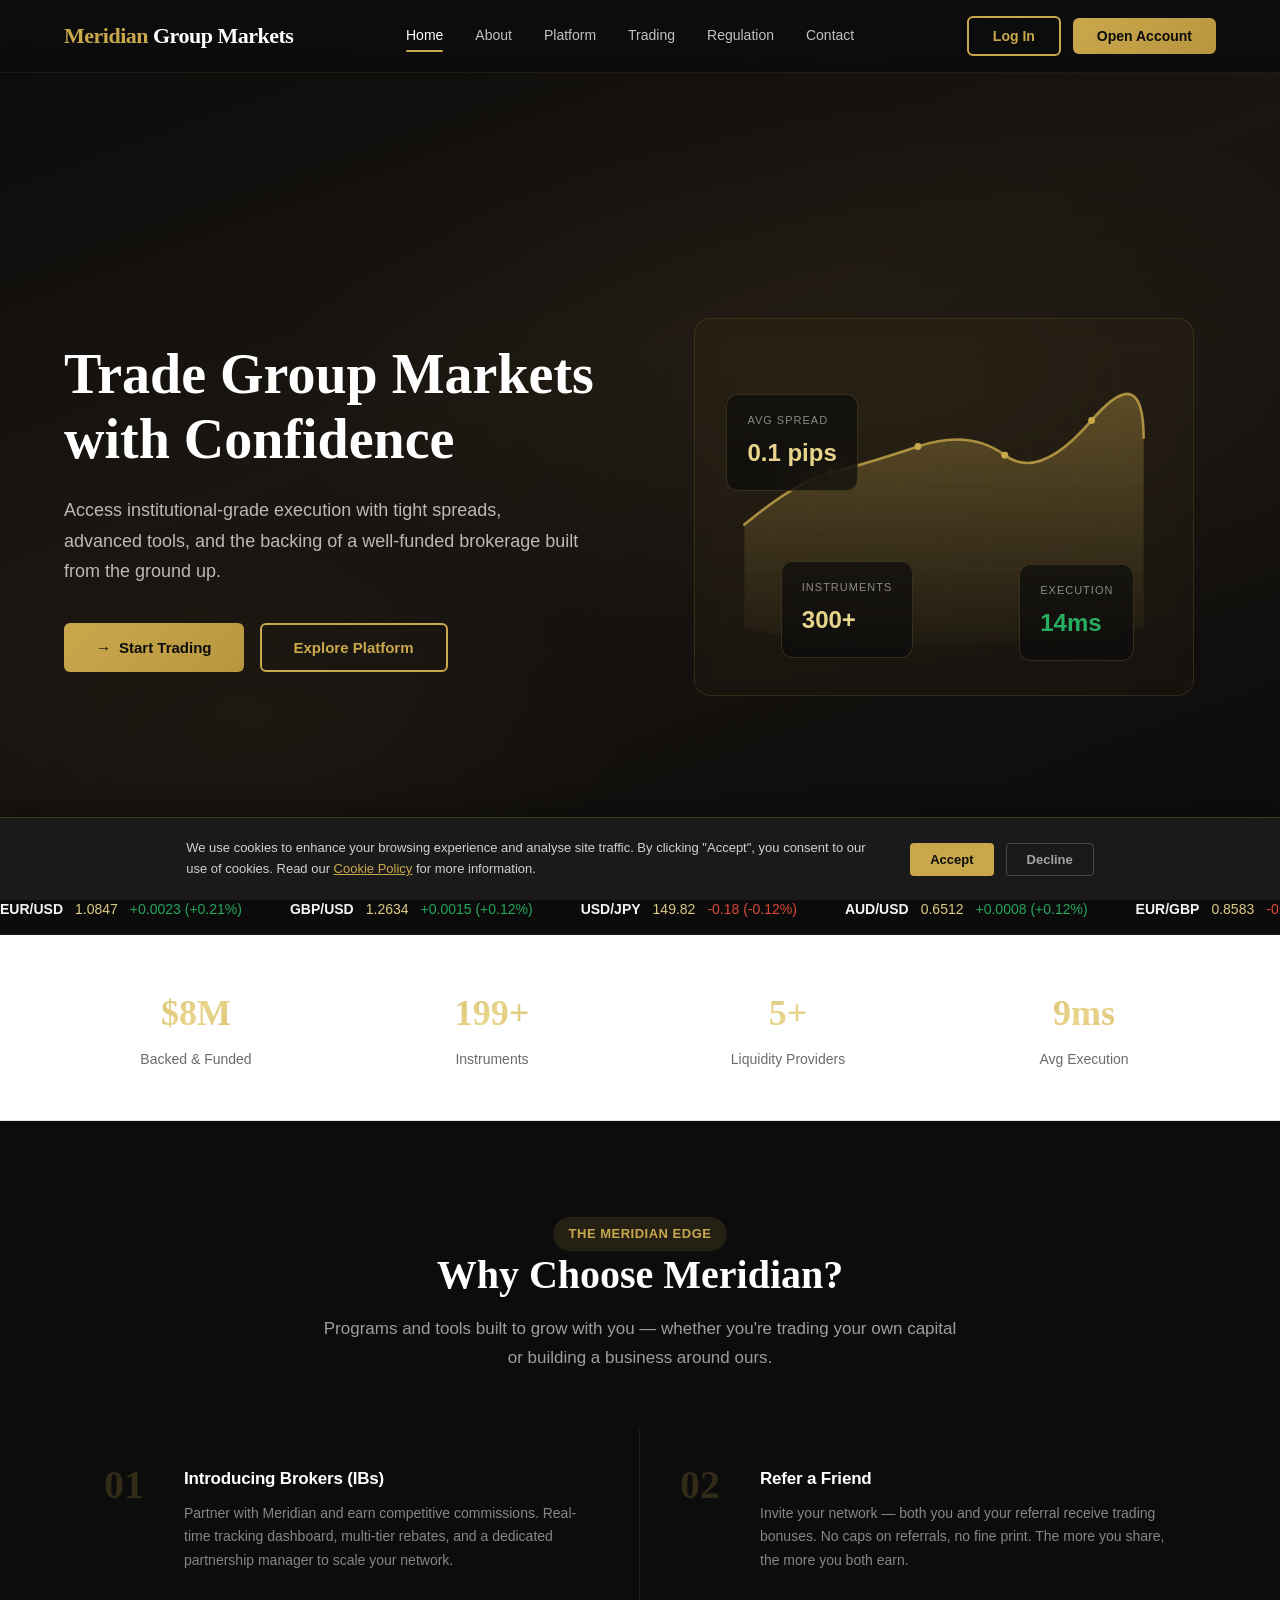
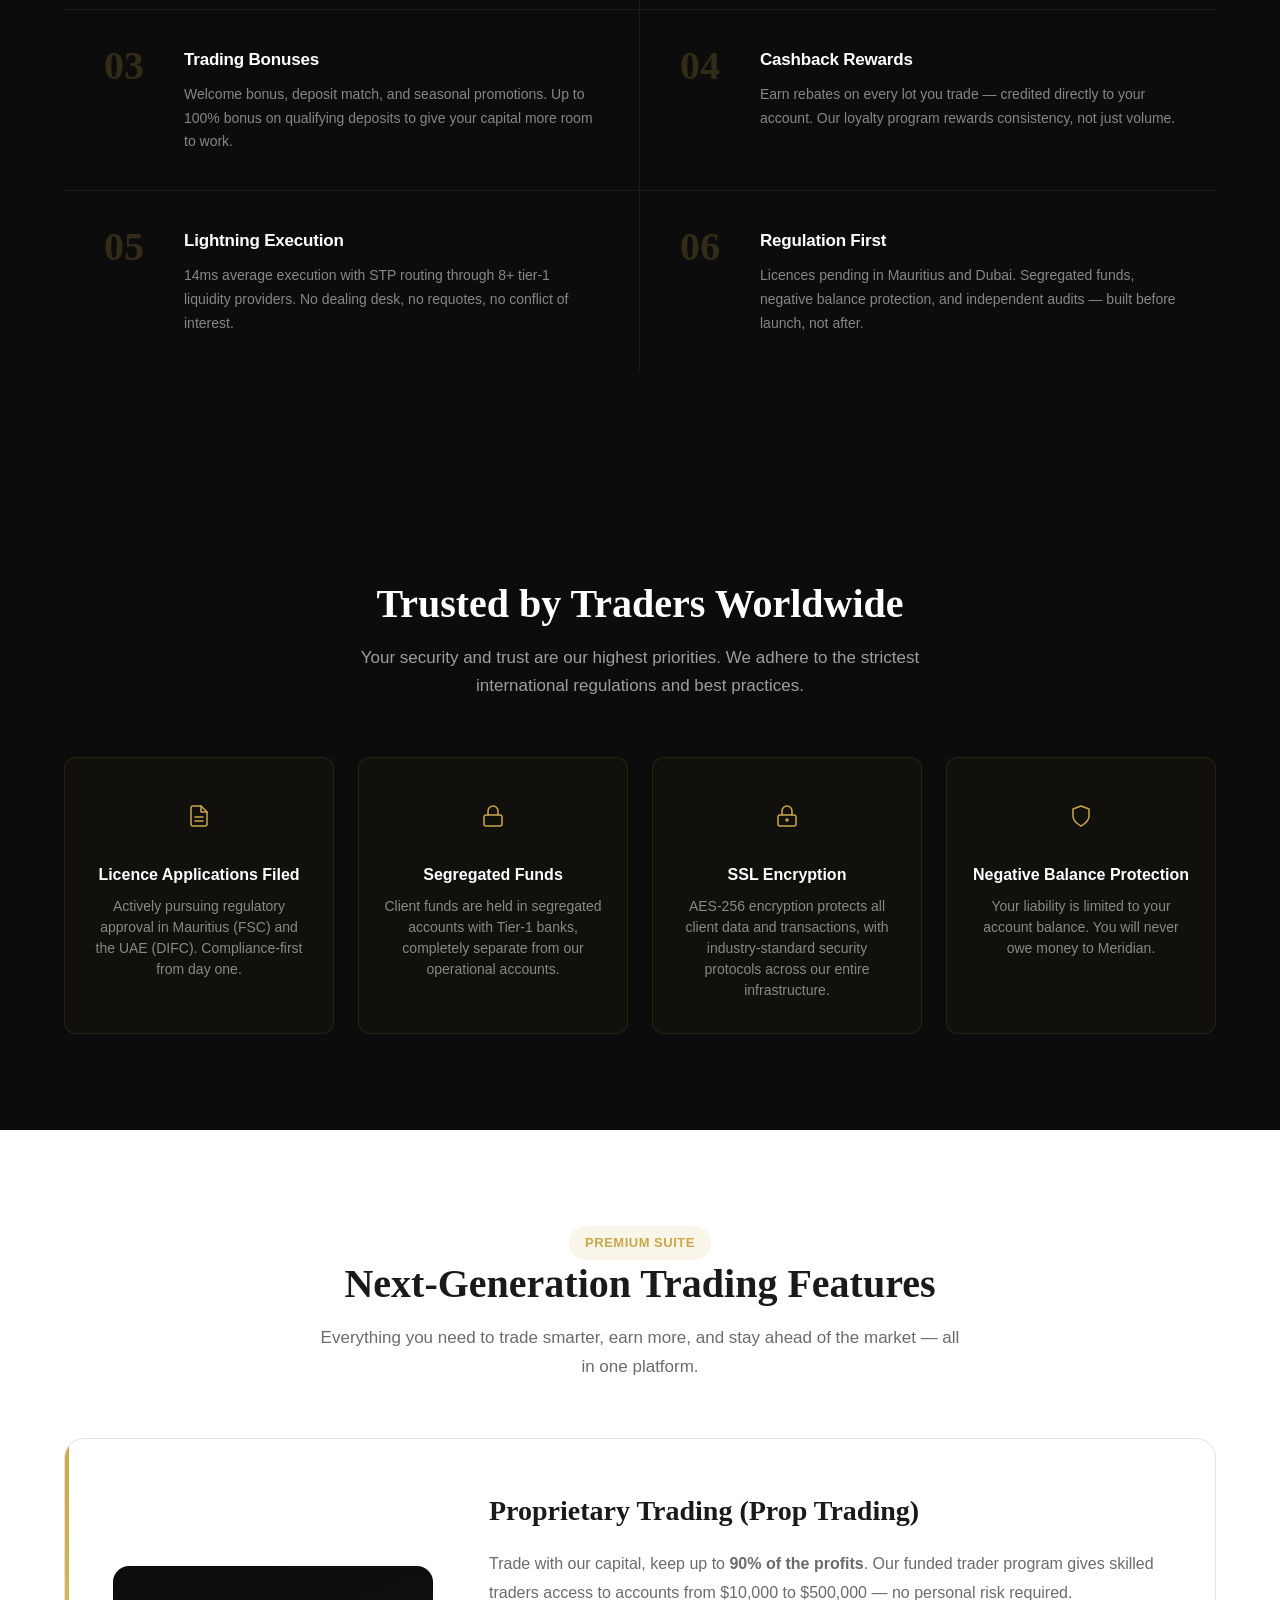
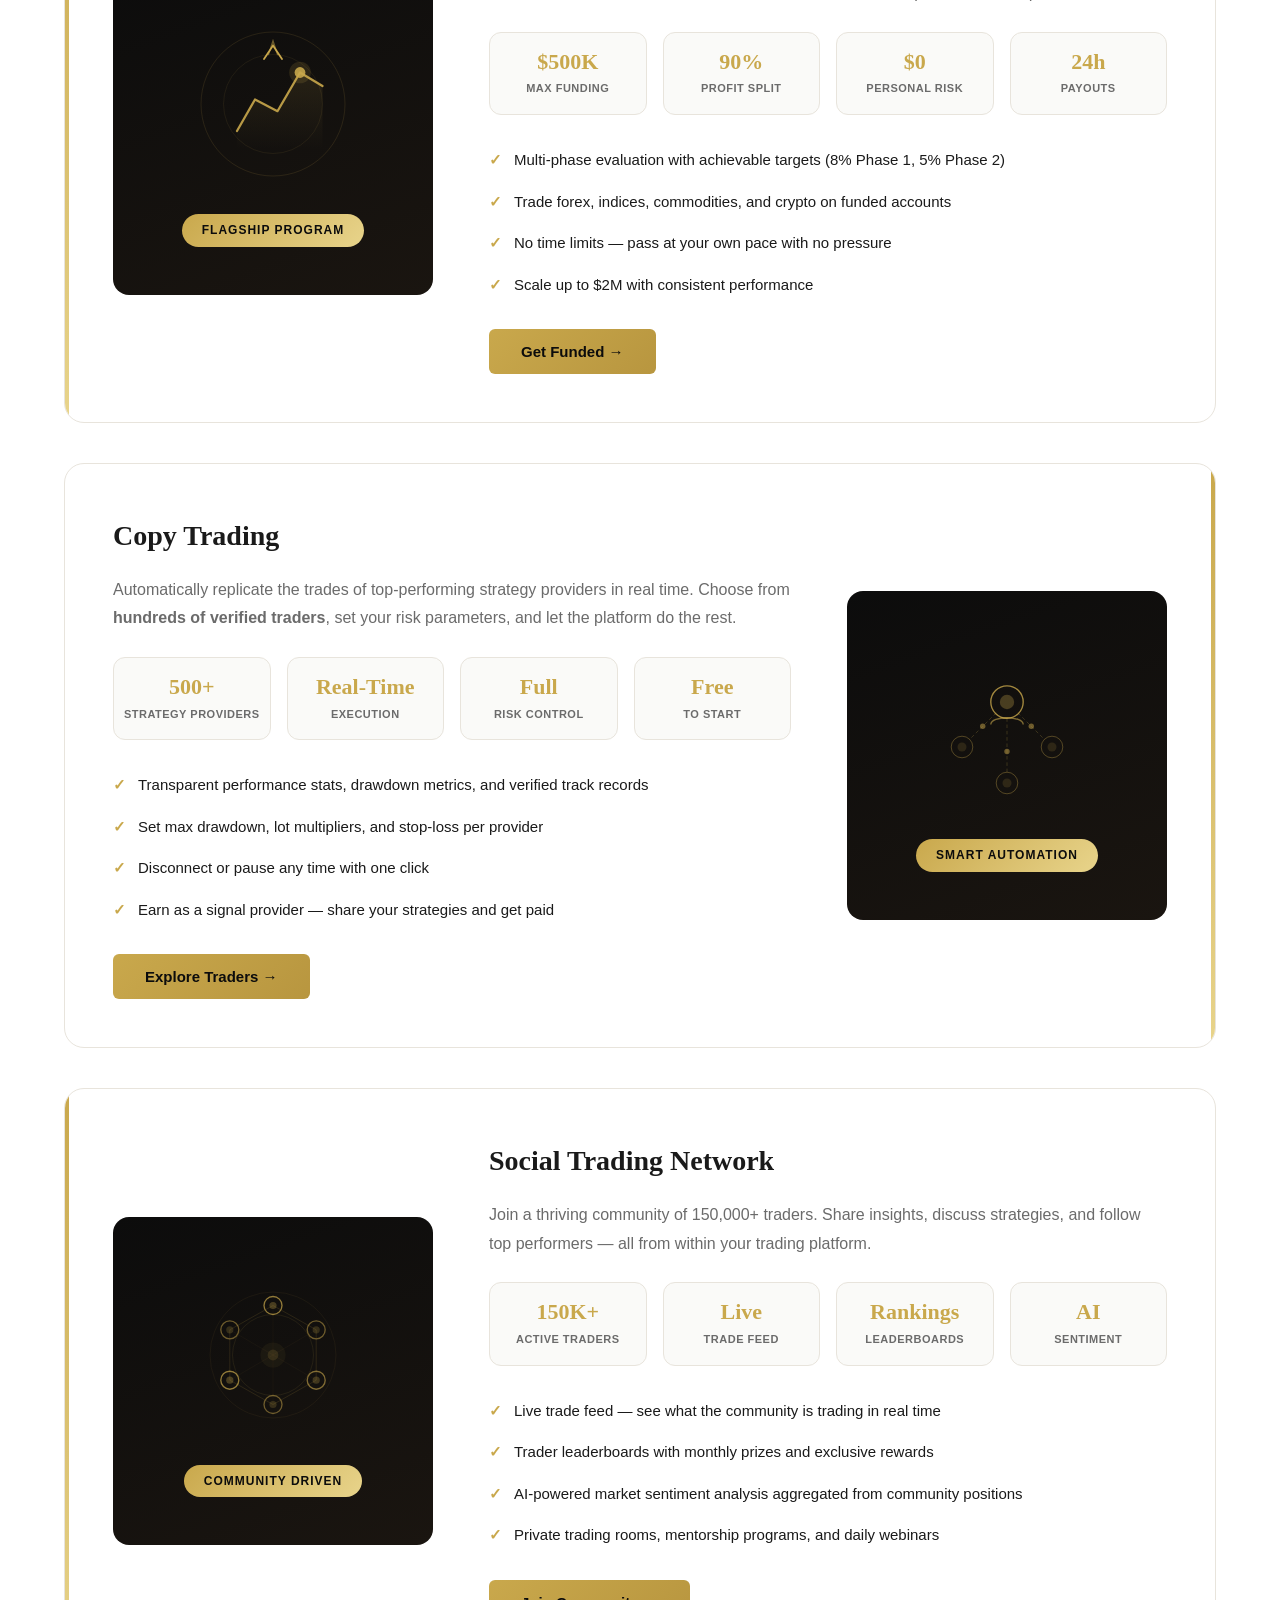
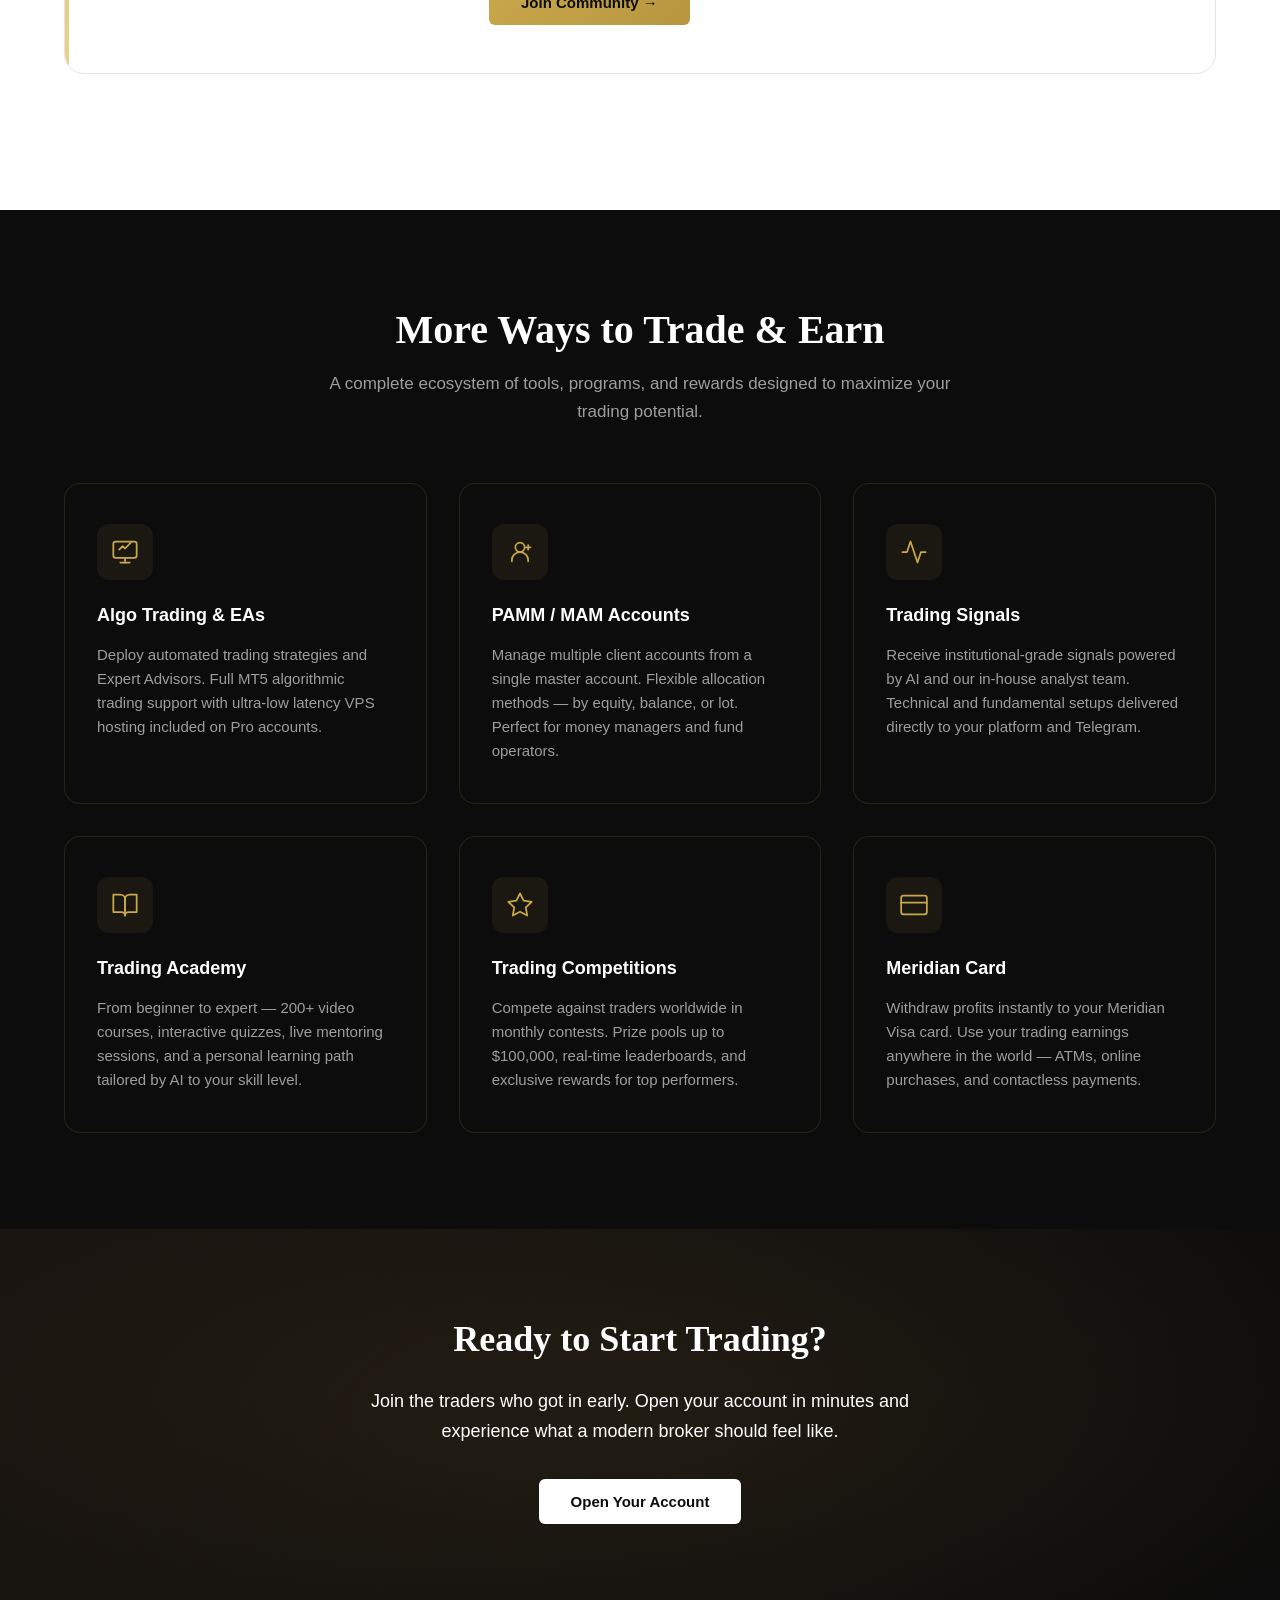
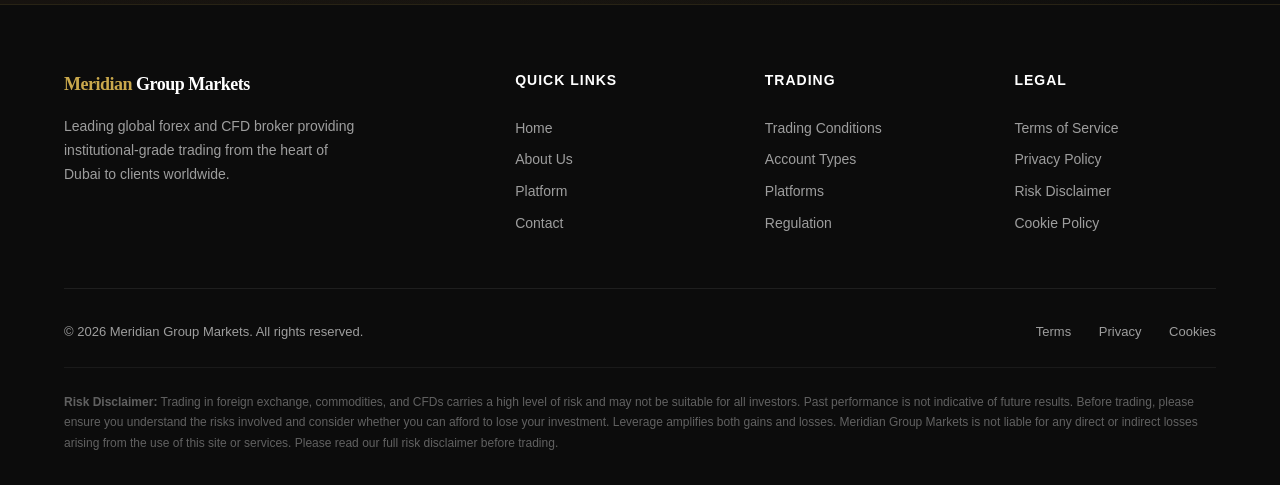
==== commit 349b00ce: "Rebrand to Meridian Group Markets, update email domain" ====
--- a/index.html
+++ b/index.html
@@ -3,8 +3,8 @@
 <head>
   <meta charset="UTF-8">
   <meta name="viewport" content="width=device-width, initial-scale=1.0">
-  <title>Meridian Global Markets - Forex & CFD Trading</title>
-  <meta name="description" content="Meridian Global Markets is a Dubai-based forex and CFD broker offering institutional-grade execution, tight spreads, and 300+ instruments. Backed by $12M in funding.">
+  <title>Meridian Group Markets - Forex & CFD Trading</title>
+  <meta name="description" content="Meridian Group Markets is a Dubai-based forex and CFD broker offering institutional-grade execution, tight spreads, and 300+ instruments. Backed by $12M in funding.">
   <link rel="icon" type="image/svg+xml" href="favicon.svg">
   <link rel="stylesheet" href="css/style.css">
 </head>
@@ -18,7 +18,7 @@
   <div class="container">
     <nav class="nav">
       <div class="nav__logo">
-        <span>Meridian</span> Global Markets
+        <span>Meridian</span> Group Markets
       </div>
 
       <div class="nav__links">
@@ -49,7 +49,7 @@
   <div class="container">
     <div class="hero__grid">
       <div class="hero__content fade-up">
-        <h1>Trade Global Markets with Confidence</h1>
+        <h1>Trade Group Markets with Confidence</h1>
         <p>Access institutional-grade execution with tight spreads, advanced tools, and the backing of a well-funded brokerage built from the ground up.</p>
         <div class="hero__actions">
           <button class="btn btn--primary">
@@ -573,7 +573,7 @@
     <div class="footer__grid">
       <div class="footer__brand">
         <div style="font-size: 18px; font-weight: 800; color: var(--white); letter-spacing: -0.5px; font-family: 'Playfair Display', serif;">
-          <span style="color: var(--accent);">Meridian</span> Global Markets
+          <span style="color: var(--accent);">Meridian</span> Group Markets
         </div>
         <p>Leading global forex and CFD broker providing institutional-grade trading from the heart of Dubai to clients worldwide.</p>
       </div>
@@ -604,7 +604,7 @@
     </div>
 
     <div class="footer__bottom">
-      <span>&copy; 2026 Meridian Global Markets. All rights reserved.</span>
+      <span>&copy; 2026 Meridian Group Markets. All rights reserved.</span>
       <div>
         <a href="#">Terms</a>
         <a href="#">Privacy</a>
@@ -613,7 +613,7 @@
     </div>
 
     <div class="footer__disclaimer">
-      <strong>Risk Disclaimer:</strong> Trading in foreign exchange, commodities, and CFDs carries a high level of risk and may not be suitable for all investors. Past performance is not indicative of future results. Before trading, please ensure you understand the risks involved and consider whether you can afford to lose your investment. Leverage amplifies both gains and losses. Meridian Global Markets is not liable for any direct or indirect losses arising from the use of this site or services. Please read our full risk disclaimer before trading.
+      <strong>Risk Disclaimer:</strong> Trading in foreign exchange, commodities, and CFDs carries a high level of risk and may not be suitable for all investors. Past performance is not indicative of future results. Before trading, please ensure you understand the risks involved and consider whether you can afford to lose your investment. Leverage amplifies both gains and losses. Meridian Group Markets is not liable for any direct or indirect losses arising from the use of this site or services. Please read our full risk disclaimer before trading.
     </div>
   </div>
 </footer>
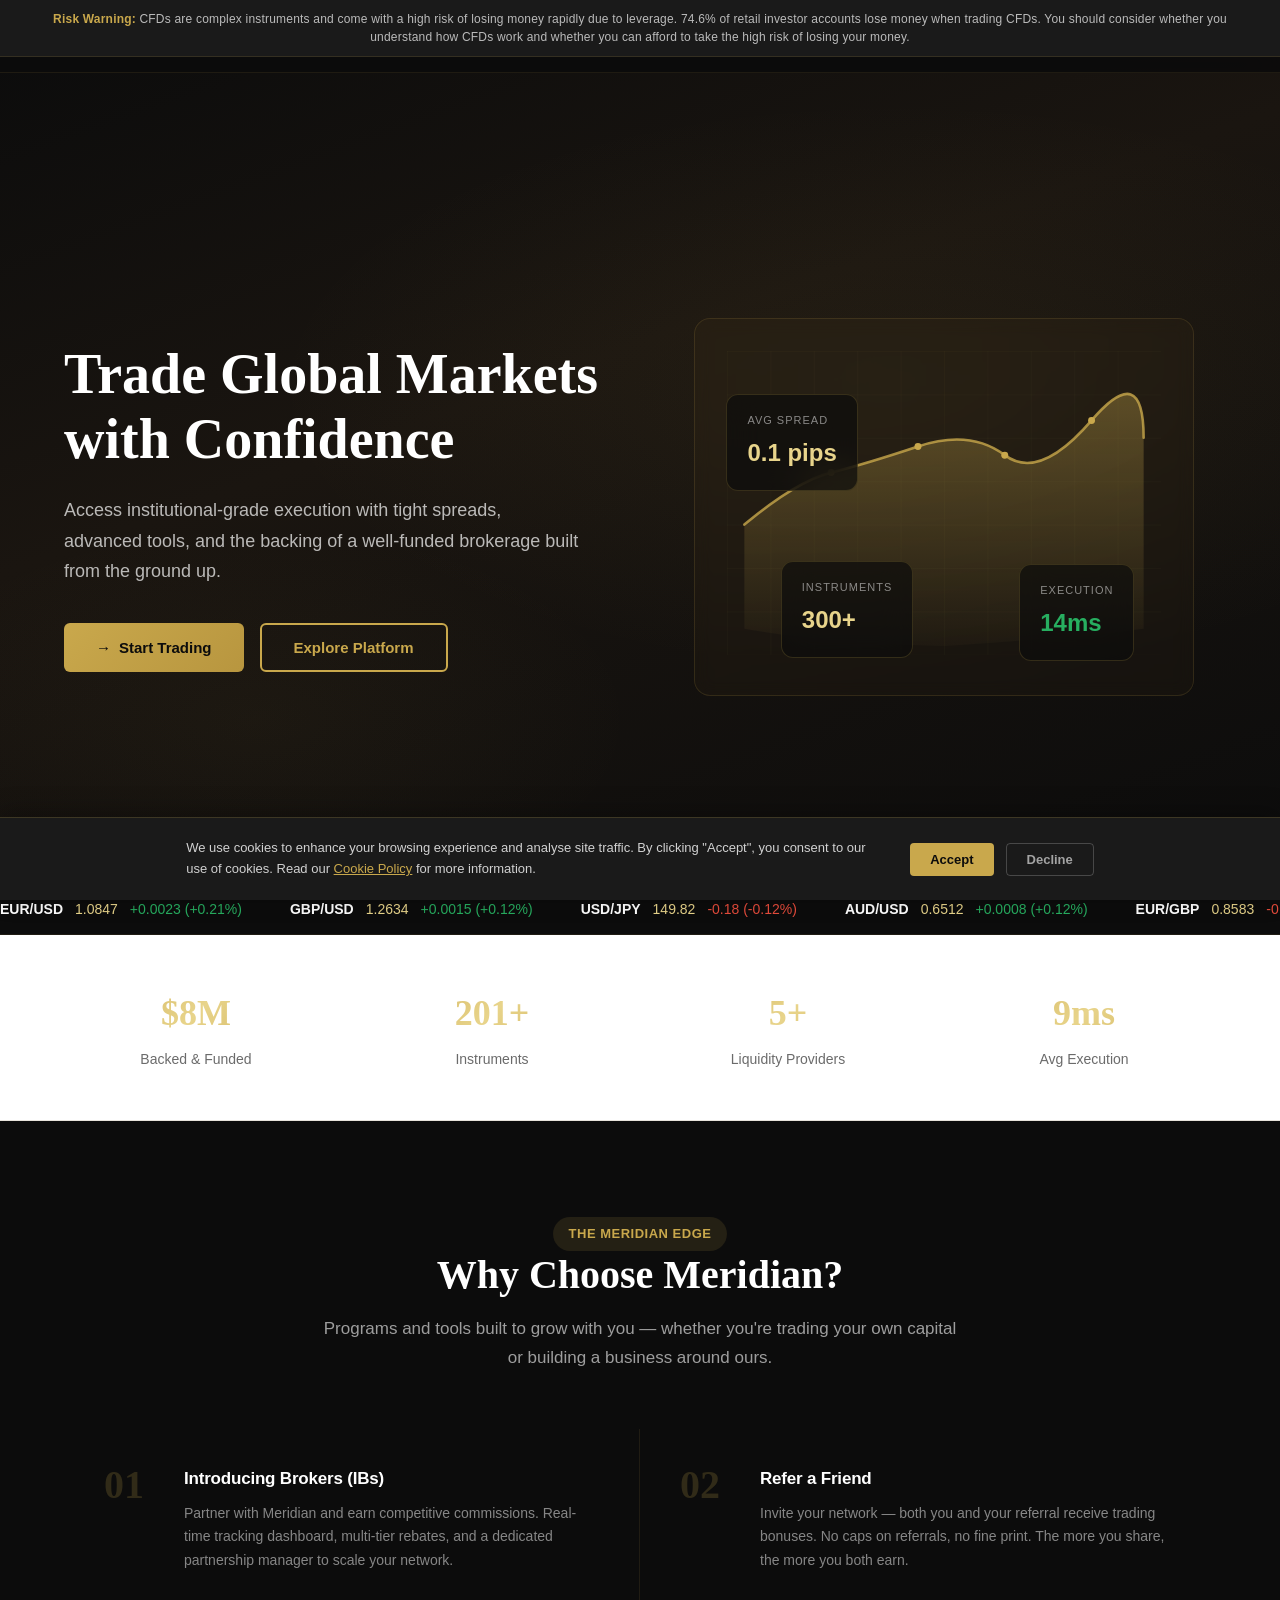
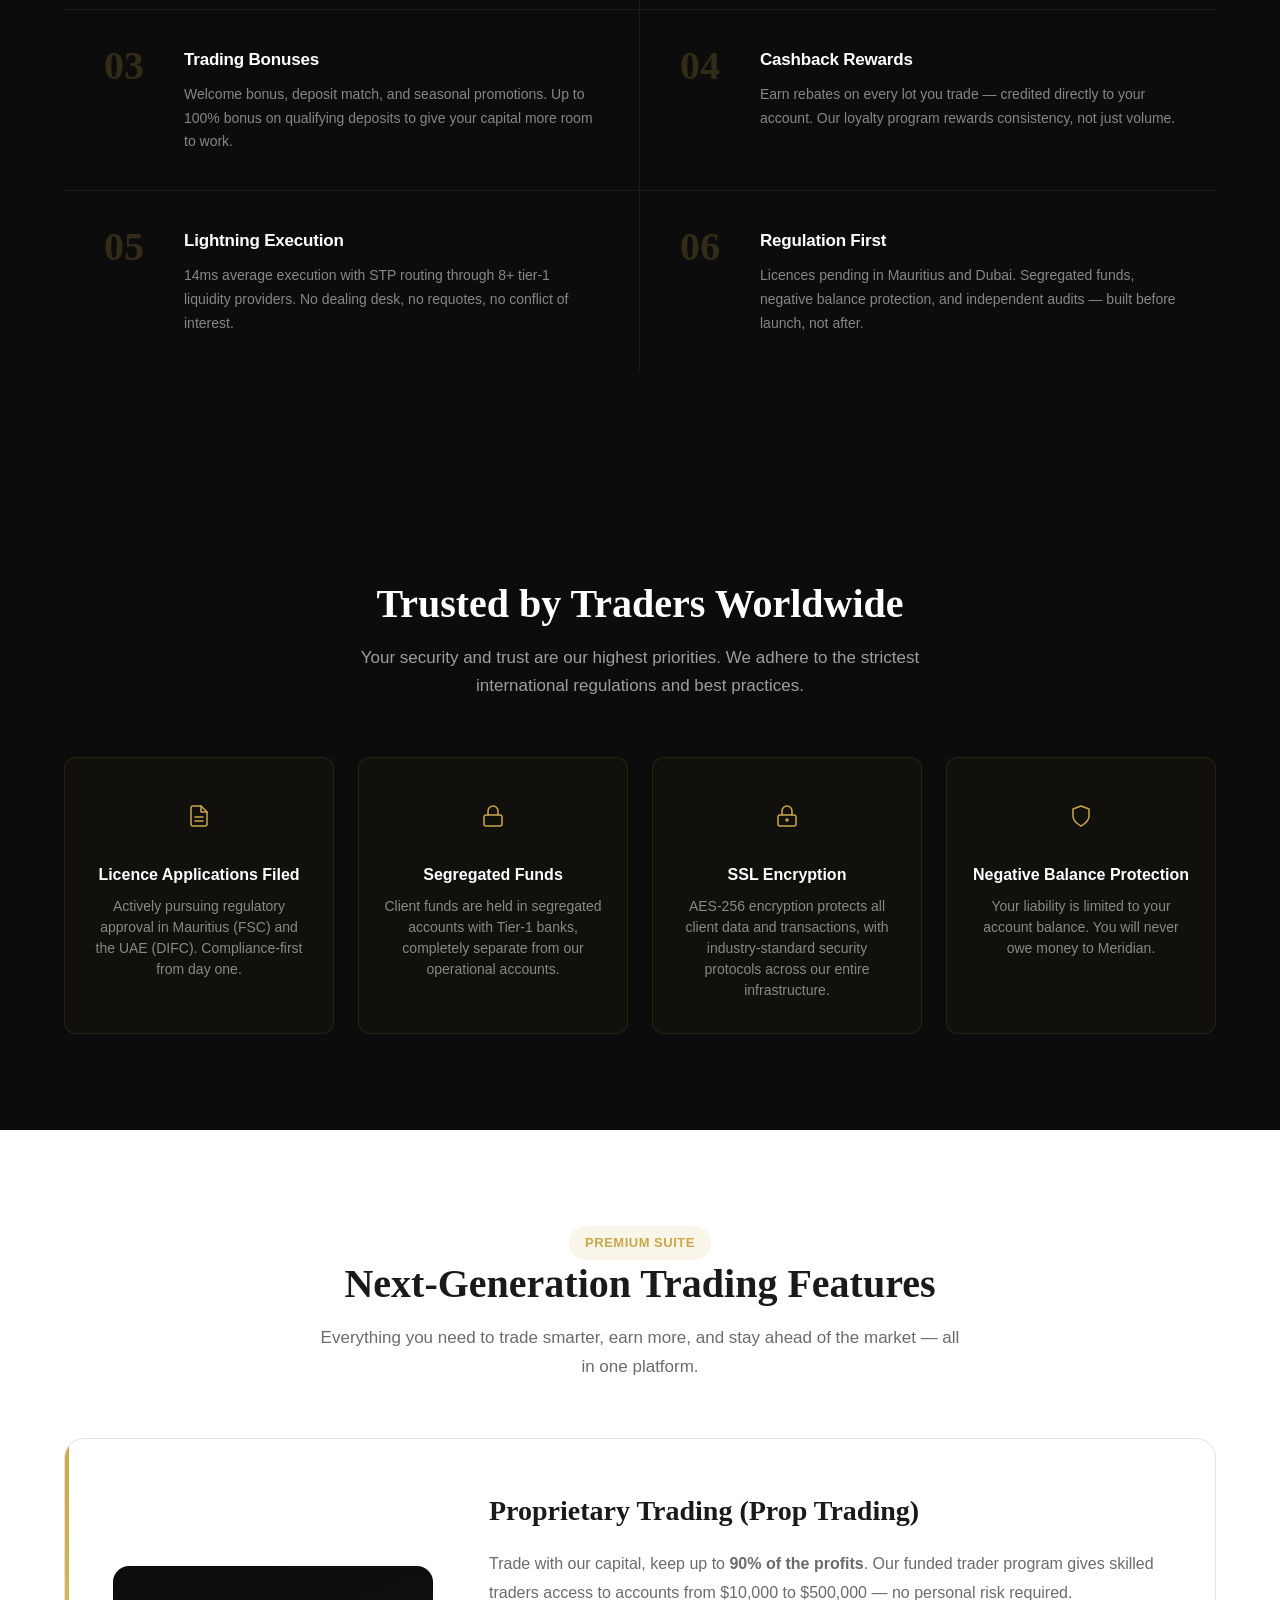
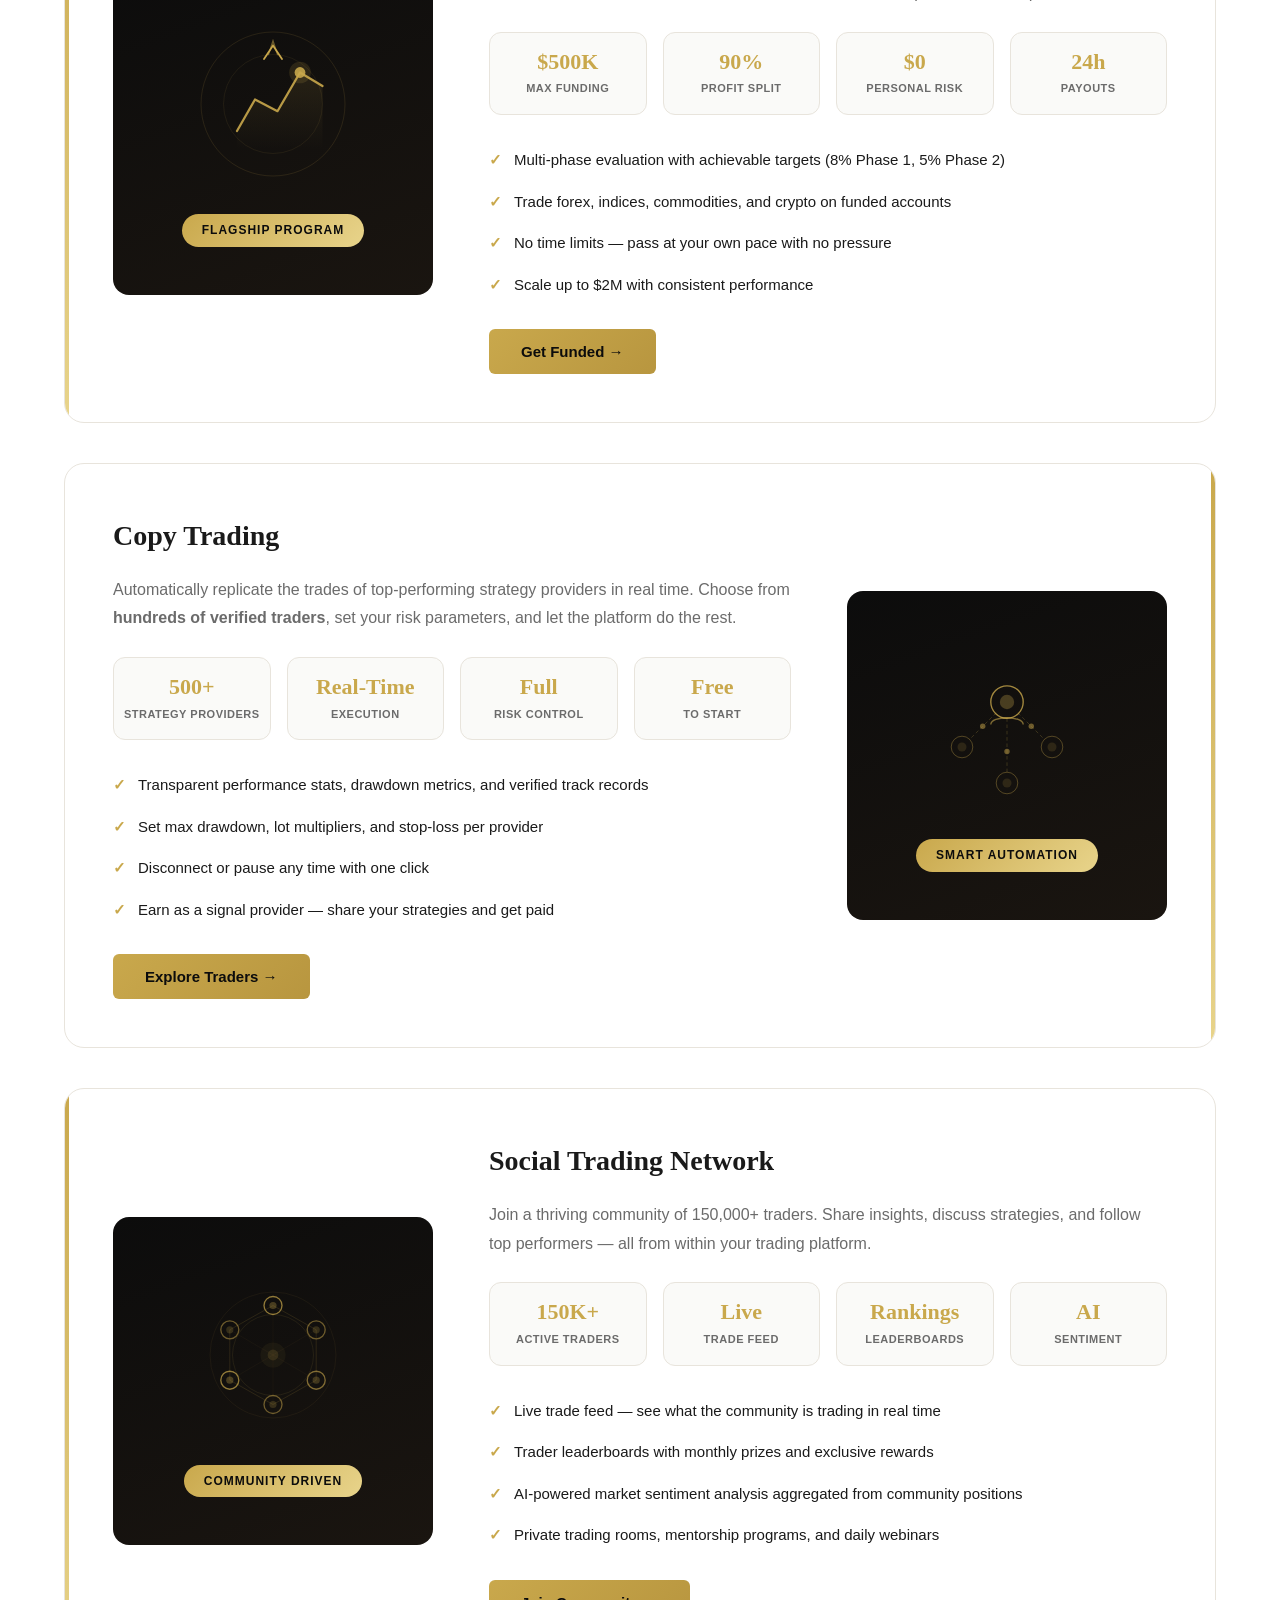
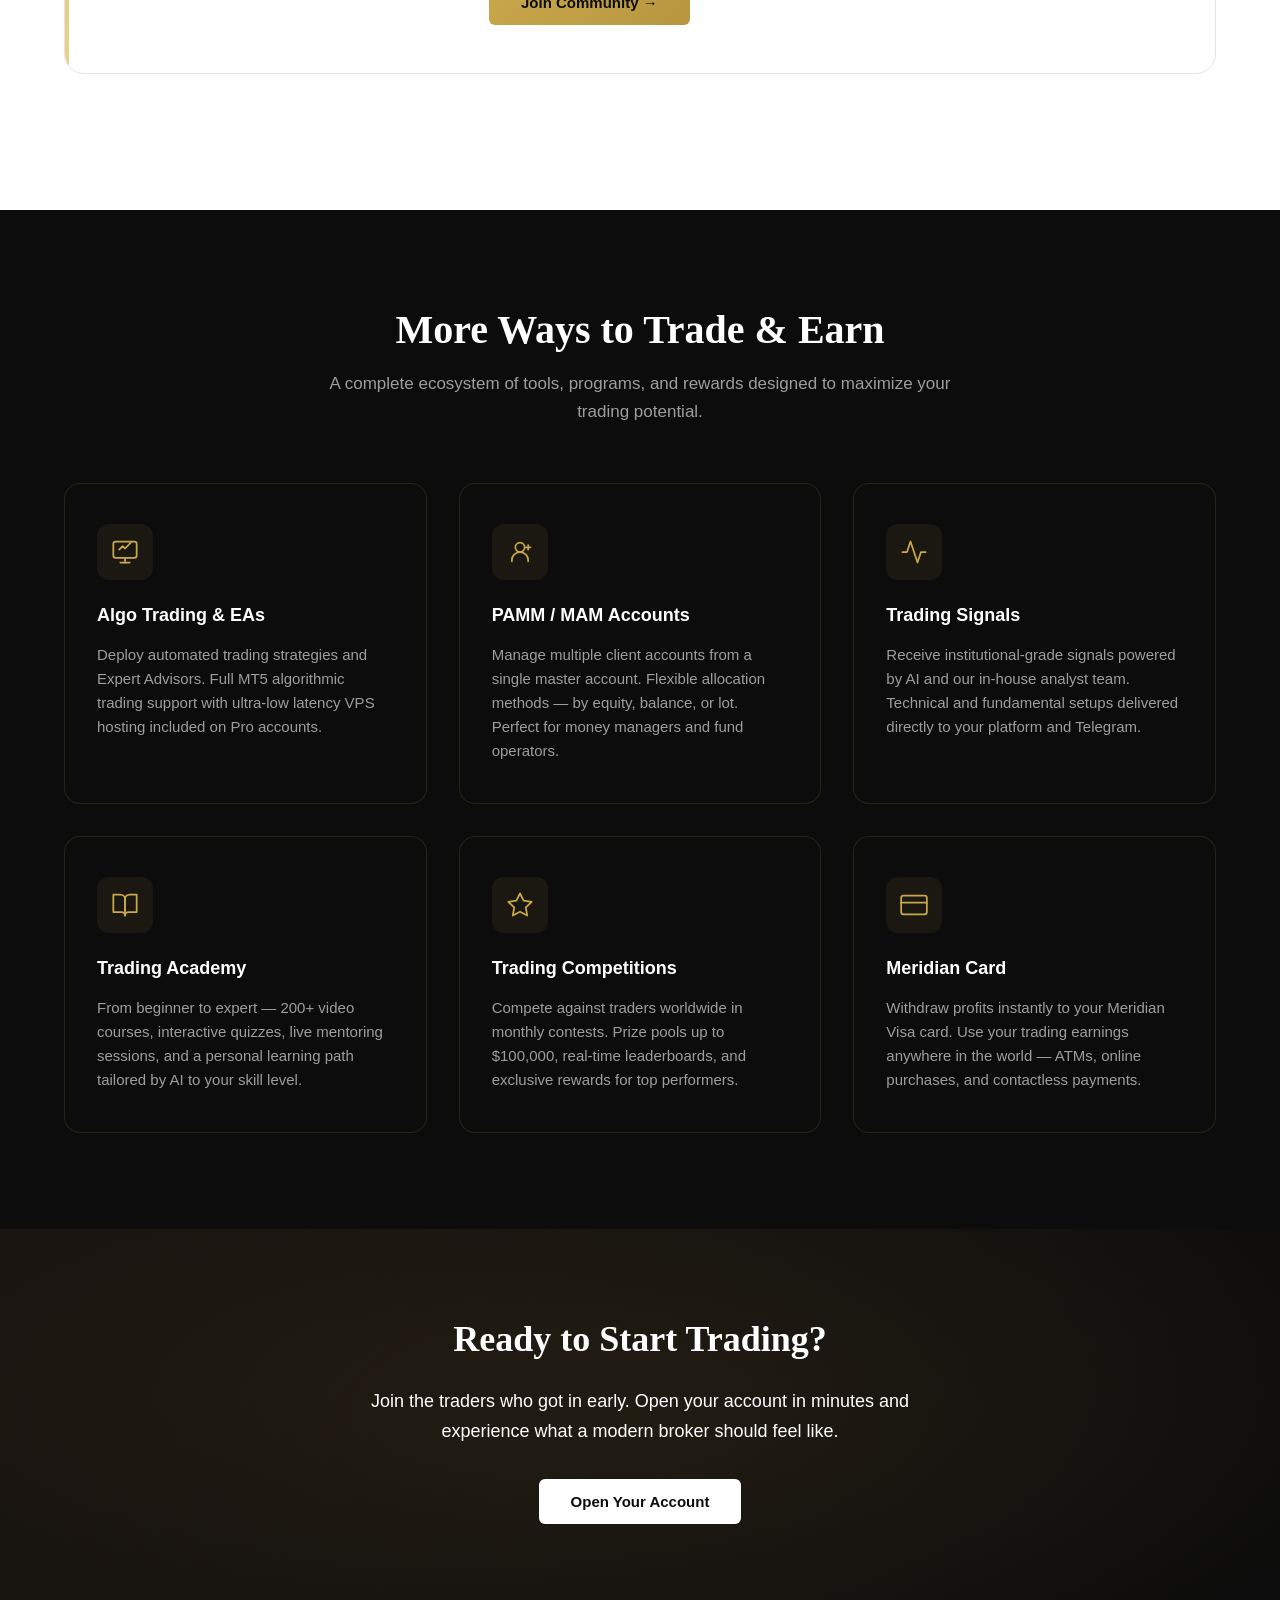
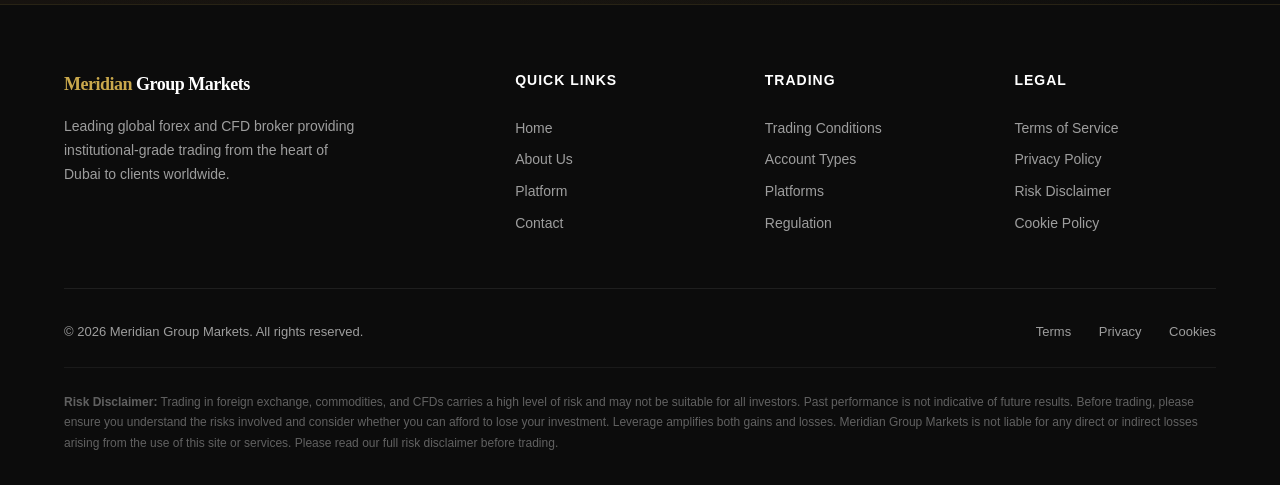
==== commit 5b4a24f8: "Fix mobile layout, hero heading, and responsive styles" ====
--- a/index.html
+++ b/index.html
@@ -49,7 +49,7 @@
   <div class="container">
     <div class="hero__grid">
       <div class="hero__content fade-up">
-        <h1>Trade Group Markets with Confidence</h1>
+        <h1>Trade Global Markets with Confidence</h1>
         <p>Access institutional-grade execution with tight spreads, advanced tools, and the backing of a well-funded brokerage built from the ground up.</p>
         <div class="hero__actions">
           <button class="btn btn--primary">
--- a/css/style.css
+++ b/css/style.css
@@ -201,10 +201,14 @@
 }
 
 @media (max-width: 768px) {
+  .hero { min-height: auto; padding-top: 120px; padding-bottom: 64px; }
   .hero__grid { grid-template-columns: 1fr; text-align: center; }
-  .hero__content p { margin-left: auto; margin-right: auto; }
+  .hero__content h1 { font-size: 32px; }
+  .hero__content p { margin-left: auto; margin-right: auto; font-size: 16px; }
   .hero__actions { justify-content: center; }
   .hero__visual { display: none; }
+  .page-header { padding-top: 120px; }
+  .section { padding: 64px 0; }
 }
 
 /* ---------- Ticker Bar ---------- */
@@ -917,10 +921,15 @@
   text-align: center;
   letter-spacing: .2px;
   border-bottom: 1px solid rgba(201,168,76,.15);
+  position: relative;
+  z-index: 1001;
 }
 .risk-banner strong {
   color: var(--accent);
   font-weight: 600;
+}
+@media (max-width: 768px) {
+  .risk-banner { font-size: 11px; padding: 8px 16px; }
 }
 
 /* ---------- Cookie Consent Banner ---------- */
@@ -967,3 +976,7 @@
 }
 .cookie-banner__btn--decline:hover { border-color: rgba(255,255,255,.4); color: rgba(255,255,255,.8); }
 .cookie-banner.hidden { display: none; }
+@media (max-width: 768px) {
+  .cookie-banner { flex-direction: column; text-align: center; padding: 16px; gap: 16px; }
+  .cookie-banner p { font-size: 12px; }
+}
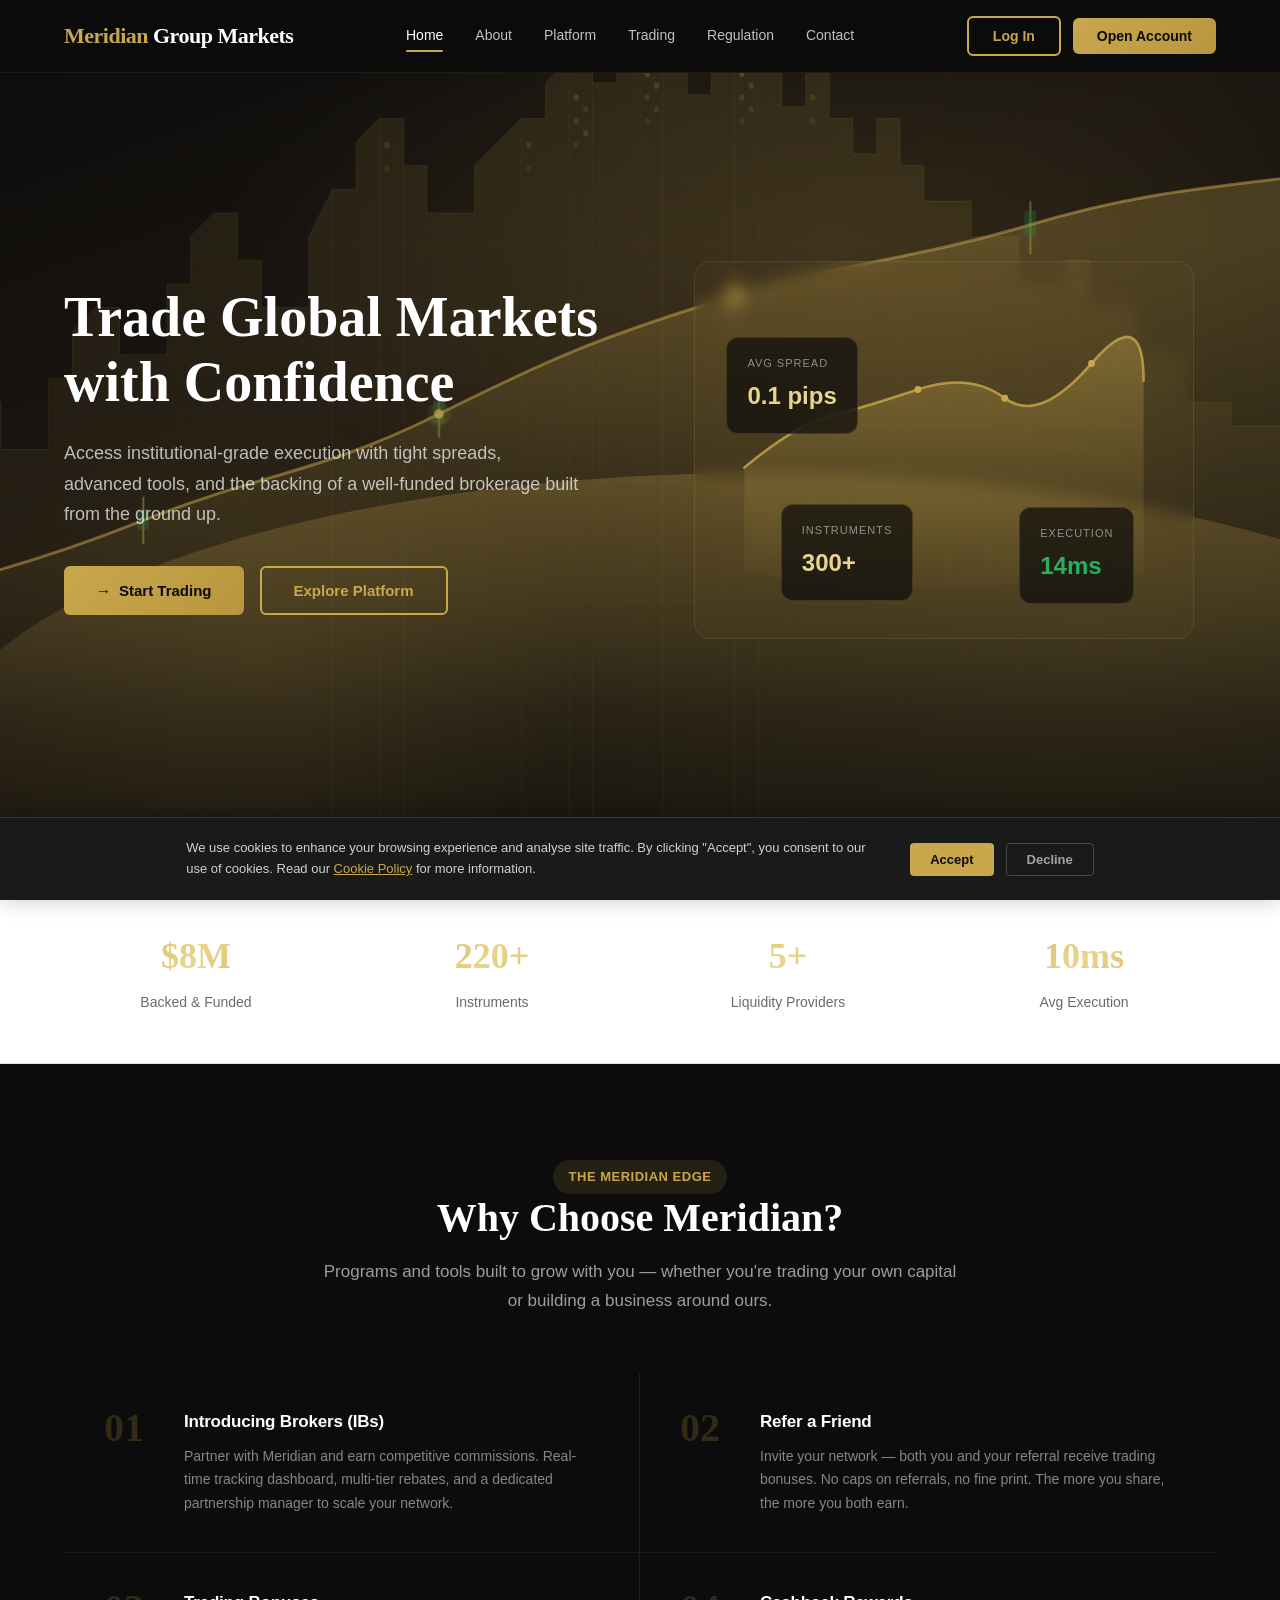
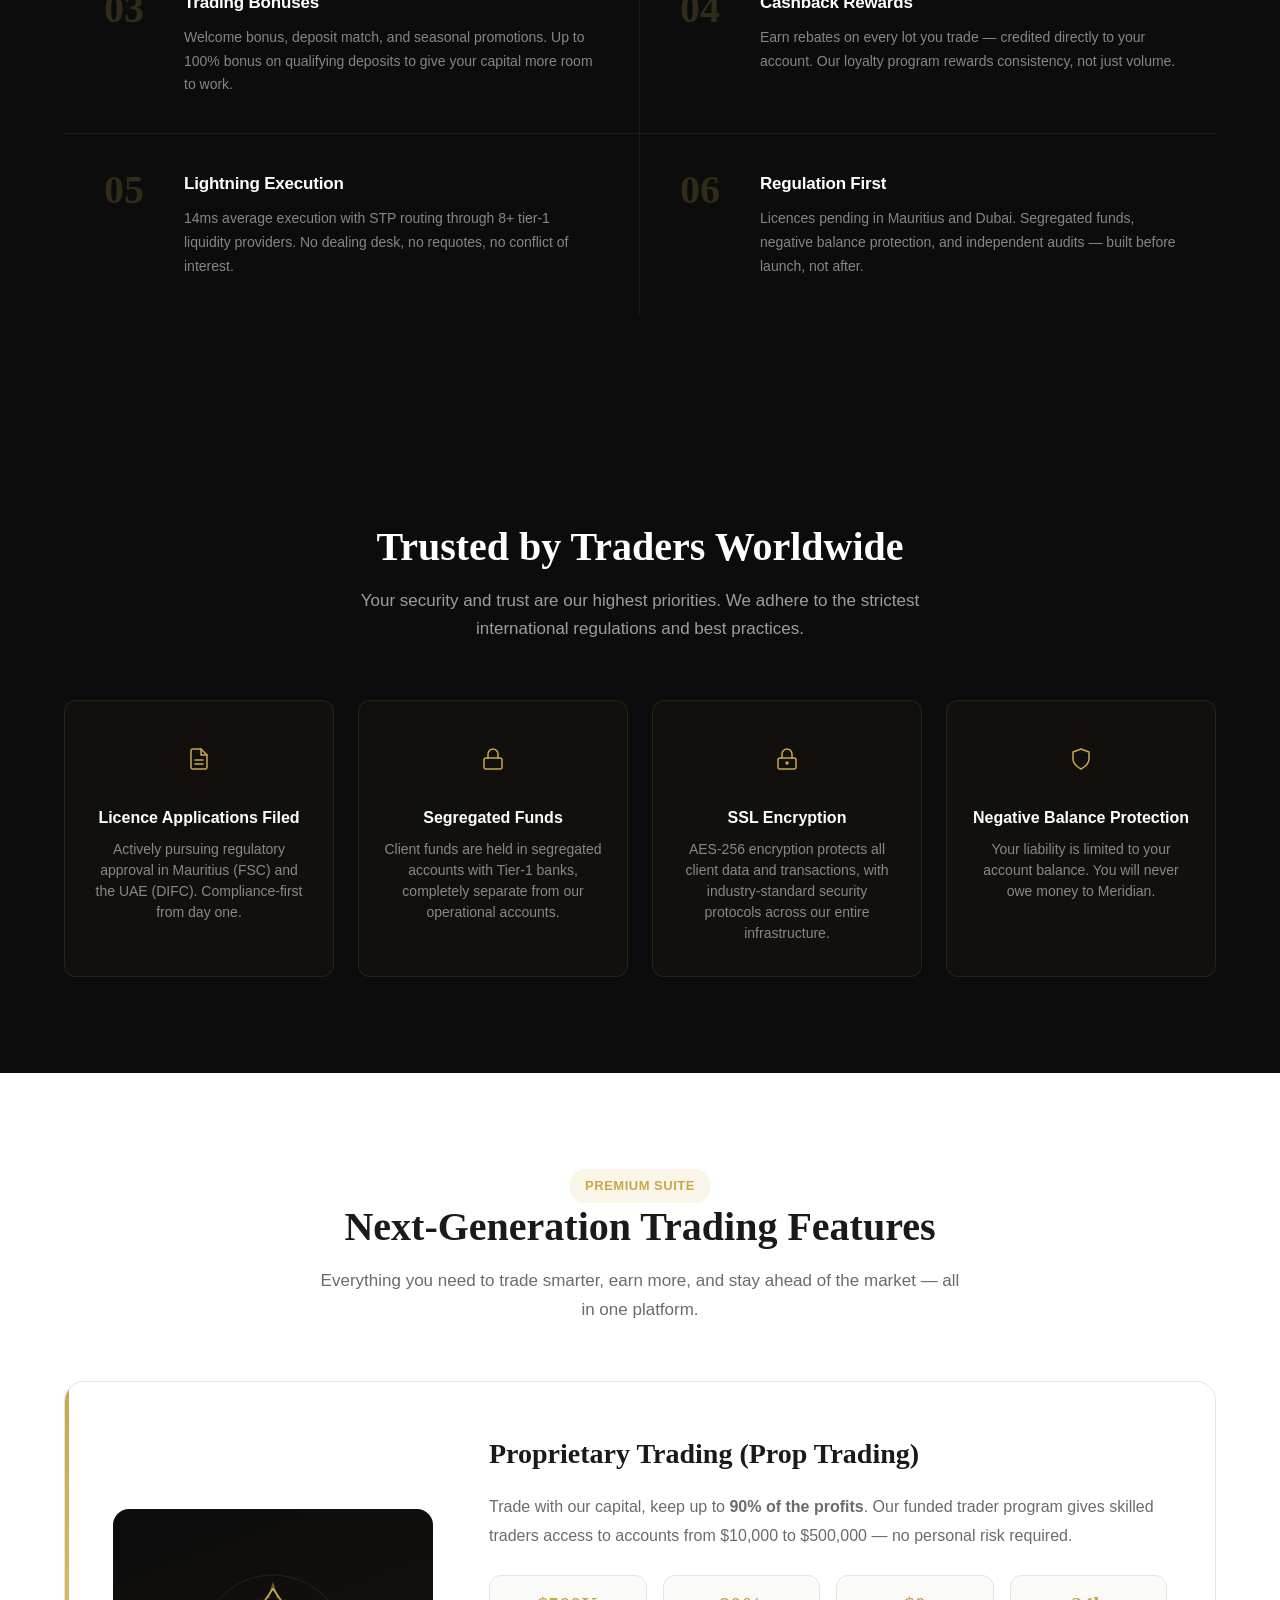
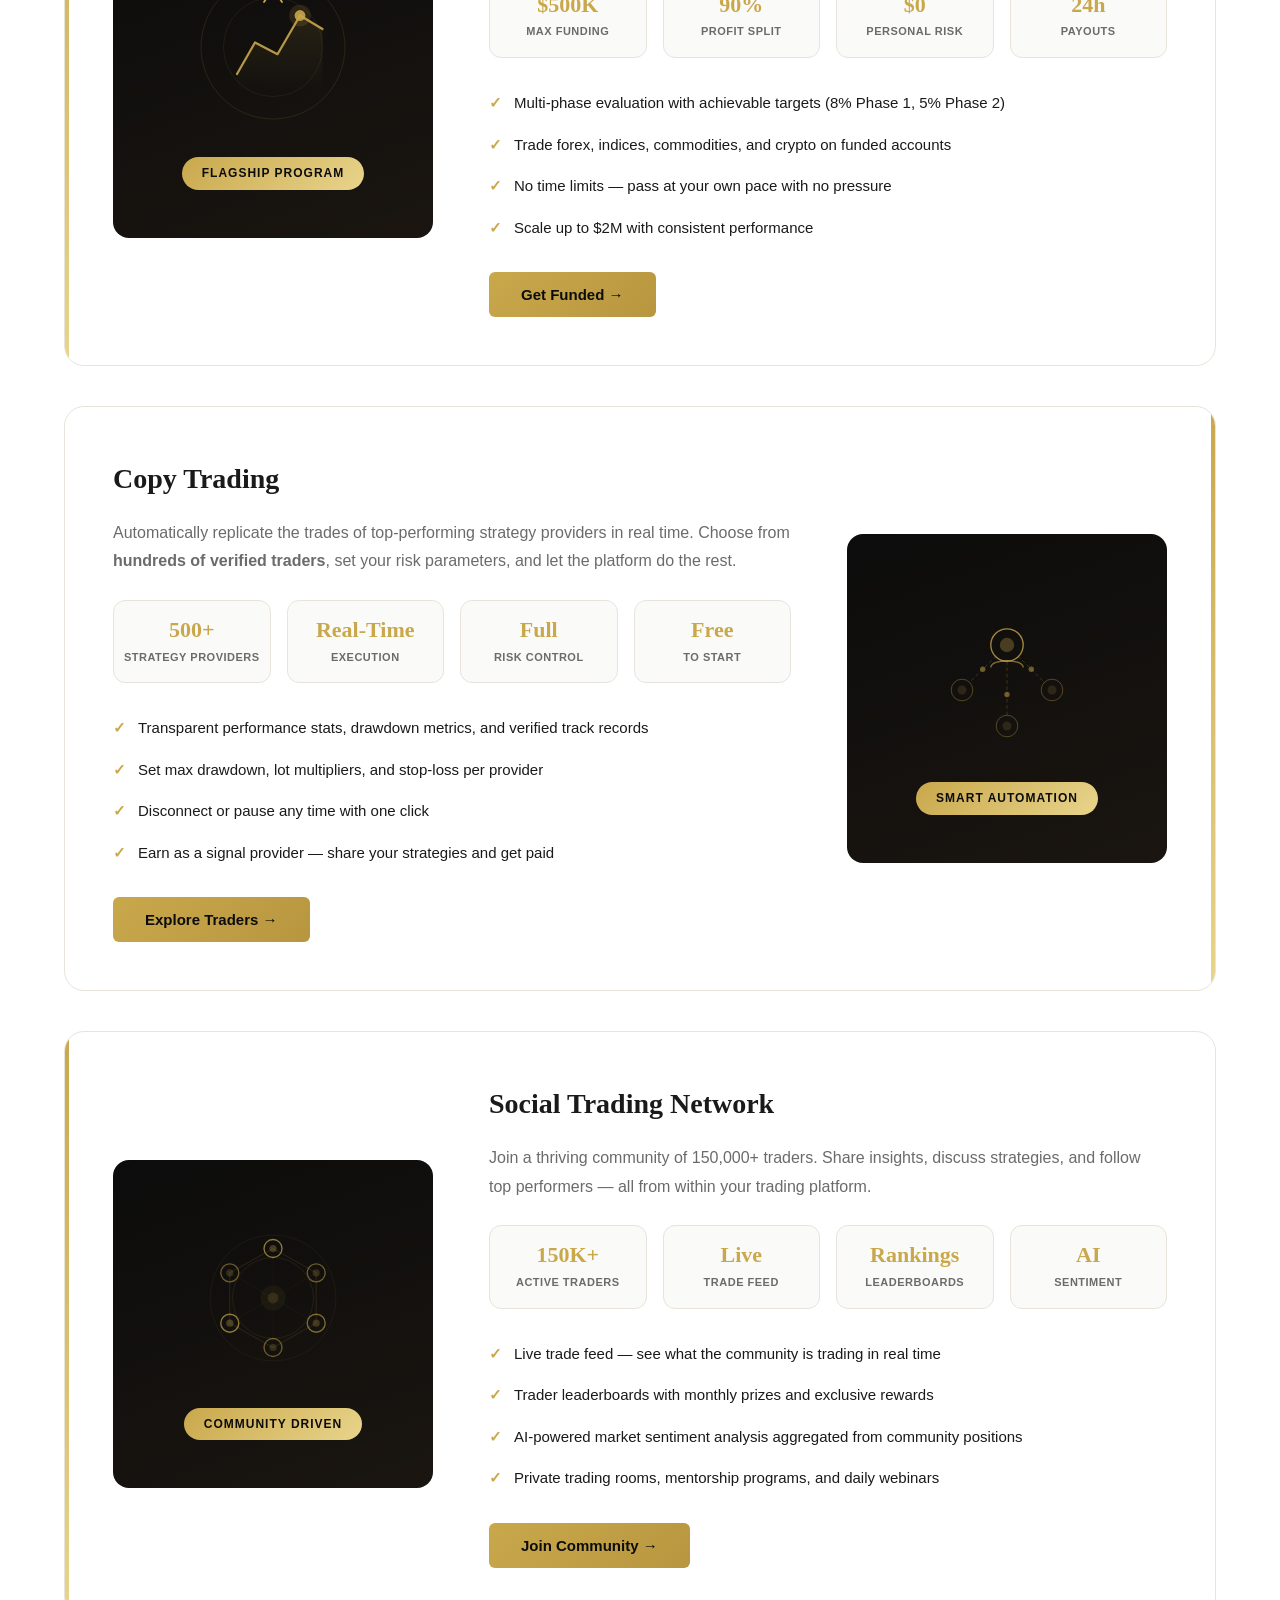
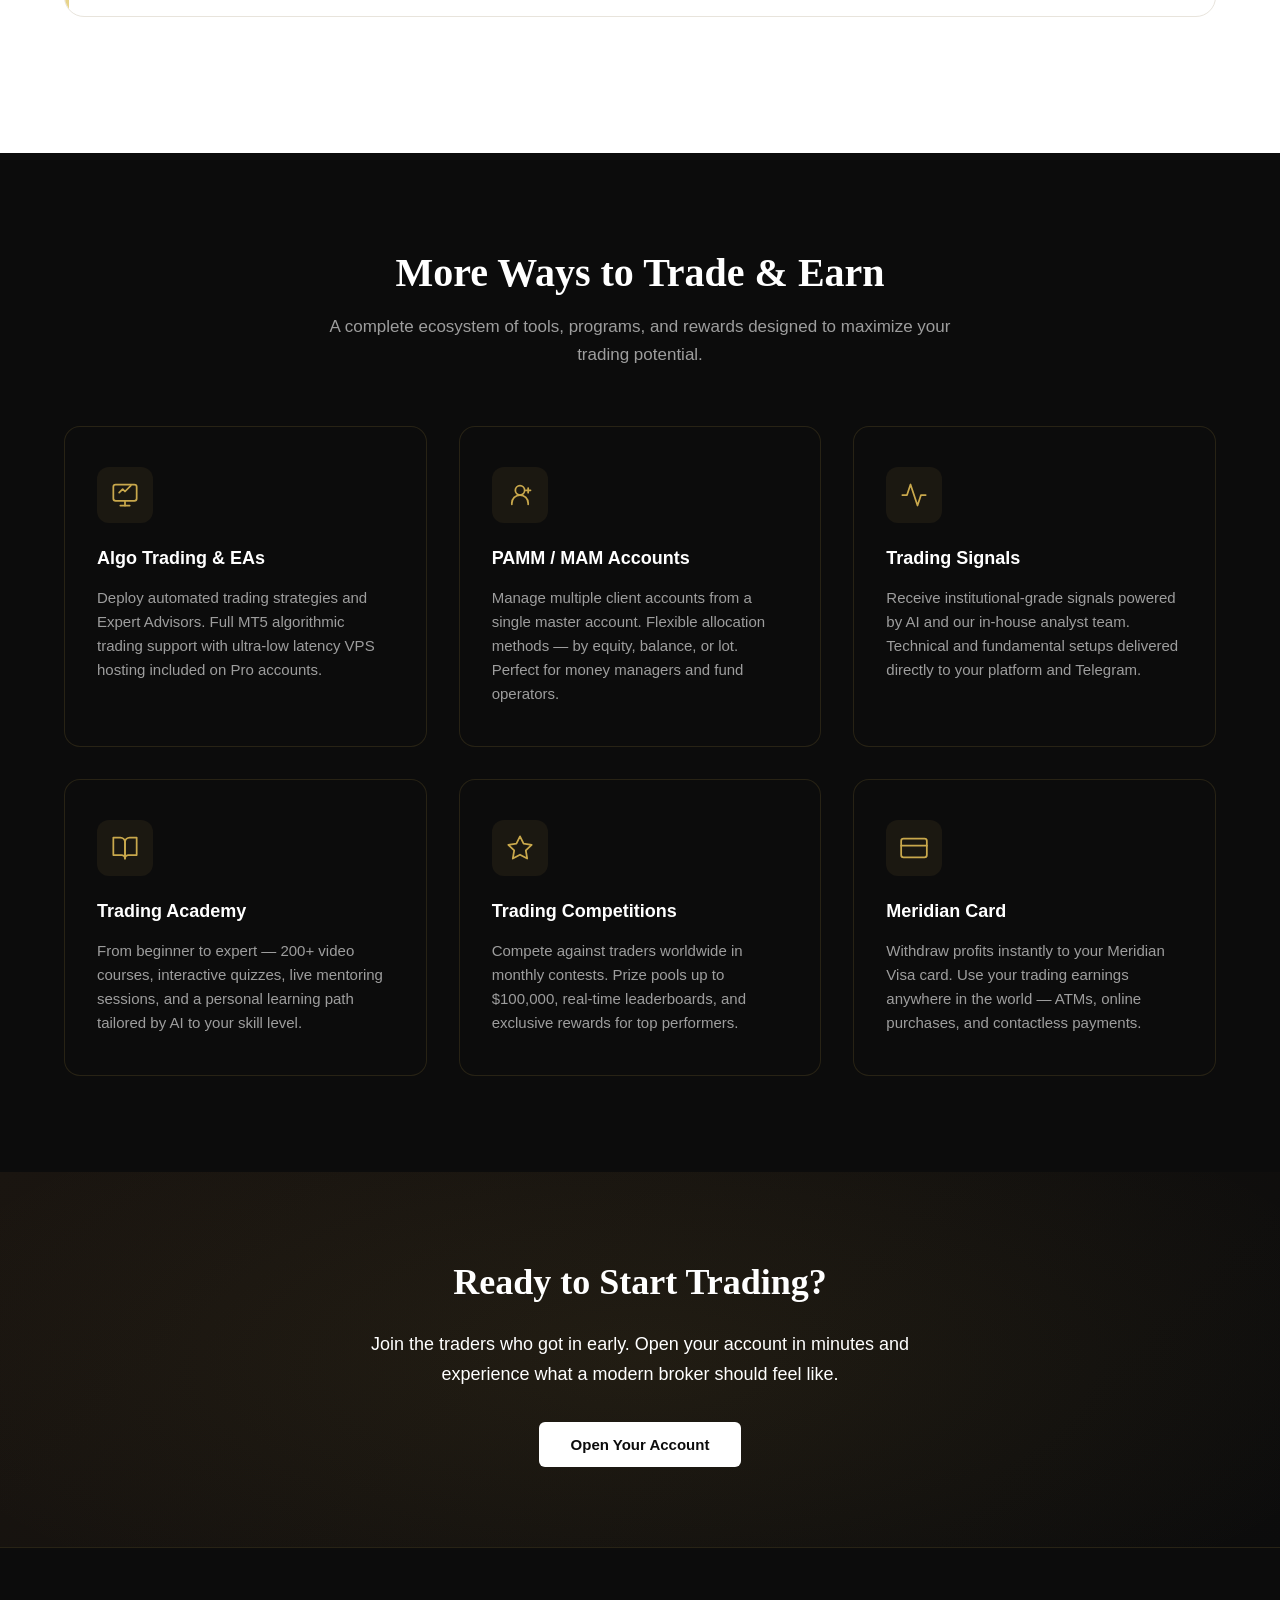
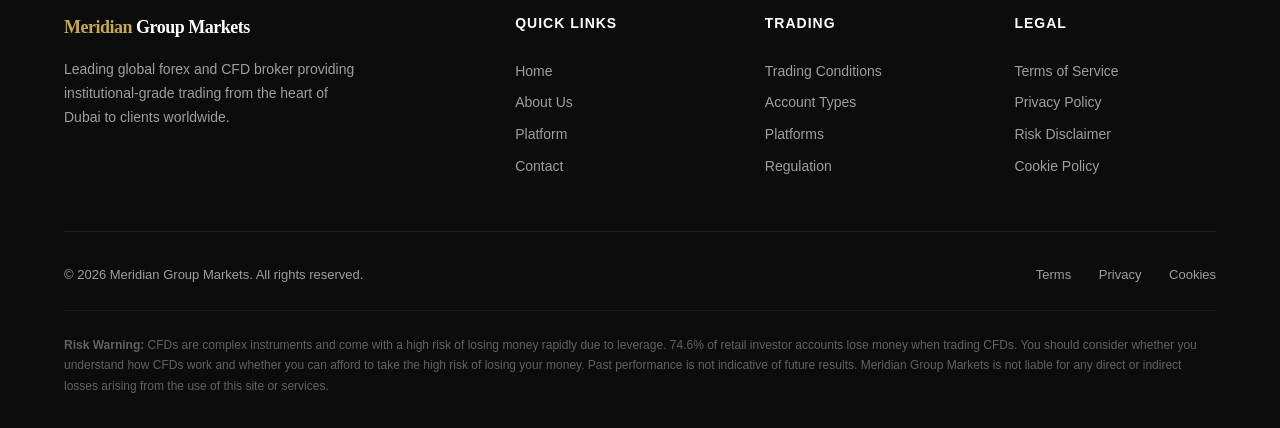
==== commit a88c7b9c: "Move risk warning to footer, add hero skyline + chart background" ====
--- a/index.html
+++ b/index.html
@@ -10,9 +10,6 @@
 </head>
 <body>
 
-<!-- Risk Warning Banner -->
-<div class="risk-banner"><strong>Risk Warning:</strong> CFDs are complex instruments and come with a high risk of losing money rapidly due to leverage. 74.6% of retail investor accounts lose money when trading CFDs. You should consider whether you understand how CFDs work and whether you can afford to take the high risk of losing your money.</div>
-
 <!-- ===== HEADER / NAVIGATION ===== -->
 <header class="header">
   <div class="container">
@@ -46,6 +43,107 @@
 
 <!-- ===== HERO SECTION ===== -->
 <section class="hero">
+  <!-- Background: Dubai Skyline + Trading Chart -->
+  <div class="hero__bg">
+    <svg viewBox="0 0 1440 700" xmlns="http://www.w3.org/2000/svg" preserveAspectRatio="xMidYMax slice">
+      <defs>
+        <linearGradient id="skyGrad" x1="0" y1="0" x2="0" y2="1">
+          <stop offset="0%" stop-color="#C9A84C" stop-opacity=".12"/>
+          <stop offset="100%" stop-color="#C9A84C" stop-opacity=".02"/>
+        </linearGradient>
+        <linearGradient id="glowGrad" x1="0.5" y1="0" x2="0.5" y2="1">
+          <stop offset="0%" stop-color="#C9A84C" stop-opacity=".25"/>
+          <stop offset="50%" stop-color="#C9A84C" stop-opacity=".06"/>
+          <stop offset="100%" stop-color="#C9A84C" stop-opacity="0"/>
+        </linearGradient>
+        <linearGradient id="chartArea" x1="0" y1="200" x2="0" y2="600" gradientUnits="userSpaceOnUse">
+          <stop offset="0%" stop-color="#C9A84C" stop-opacity=".25"/>
+          <stop offset="100%" stop-color="#C9A84C" stop-opacity="0"/>
+        </linearGradient>
+      </defs>
+
+      <!-- Ambient glow behind skyline -->
+      <ellipse cx="820" cy="650" rx="700" ry="250" fill="url(#glowGrad)"/>
+
+      <!-- Skyline silhouette -->
+      <path d="M0 700 L0 520 L80 520 L80 460 L120 460 L120 400 L140 400 L140 360 L160 340 L180 340 L180 380 L220 380 L220 320 L240 320 L240 280 L260 260 L280 260 L280 300 L320 300 L320 240 L340 240 L340 200 L360 180 L380 180 L380 220 L400 220 L400 260 L440 260 L440 200 L460 160 L480 160 L480 120 L500 100 L520 100 L520 140 L540 140 L540 180 L580 180 L580 140 L600 120 L620 100 L640 100 L640 70 L660 50 L680 50 L680 70 L700 70 L700 50 L720 30 L740 30 L740 50 L760 50 L760 80 L780 80 L780 50 L800 30 L820 30 L820 60 L840 60 L840 90 L860 90 L860 60 L880 60 L880 100 L900 100 L900 130 L920 130 L920 100 L940 100 L940 140 L960 140 L960 170 L1000 170 L1000 200 L1040 200 L1040 240 L1080 240 L1080 220 L1100 220 L1100 260 L1140 260 L1140 300 L1180 300 L1180 340 L1220 340 L1220 360 L1280 360 L1280 400 L1340 400 L1340 440 L1400 440 L1440 460 L1440 700 Z"
+        fill="url(#skyGrad)" stroke="rgba(201,168,76,.15)" stroke-width=".5"/>
+
+      <!-- Building vertical lines -->
+      <g stroke="#C9A84C" stroke-width=".5" opacity=".08">
+        <line x1="660" y1="50" x2="660" y2="700"/><line x1="680" y1="50" x2="680" y2="700"/>
+        <line x1="720" y1="30" x2="720" y2="700"/><line x1="740" y1="30" x2="740" y2="700"/>
+        <line x1="800" y1="30" x2="800" y2="700"/><line x1="820" y1="30" x2="820" y2="700"/>
+        <line x1="500" y1="100" x2="500" y2="700"/><line x1="520" y1="100" x2="520" y2="700"/>
+        <line x1="620" y1="100" x2="620" y2="700"/><line x1="460" y1="160" x2="460" y2="700"/>
+      </g>
+
+      <!-- Window lights -->
+      <g fill="#C9A84C">
+        <rect x="664" y="80" width="4" height="5" rx="1" opacity=".2"/>
+        <rect x="664" y="100" width="4" height="5" rx="1" opacity=".15"/>
+        <rect x="664" y="120" width="4" height="5" rx="1" opacity=".1"/>
+        <rect x="672" y="90" width="4" height="5" rx="1" opacity=".12"/>
+        <rect x="672" y="110" width="4" height="5" rx="1" opacity=".18"/>
+        <rect x="724" y="60" width="4" height="5" rx="1" opacity=".2"/>
+        <rect x="724" y="80" width="4" height="5" rx="1" opacity=".15"/>
+        <rect x="724" y="100" width="4" height="5" rx="1" opacity=".1"/>
+        <rect x="732" y="70" width="4" height="5" rx="1" opacity=".18"/>
+        <rect x="732" y="90" width="4" height="5" rx="1" opacity=".12"/>
+        <rect x="804" y="60" width="4" height="5" rx="1" opacity=".22"/>
+        <rect x="804" y="80" width="4" height="5" rx="1" opacity=".15"/>
+        <rect x="804" y="100" width="4" height="5" rx="1" opacity=".1"/>
+        <rect x="812" y="70" width="4" height="5" rx="1" opacity=".18"/>
+        <rect x="812" y="90" width="4" height="5" rx="1" opacity=".12"/>
+        <rect x="504" y="120" width="4" height="5" rx="1" opacity=".15"/>
+        <rect x="504" y="140" width="4" height="5" rx="1" opacity=".1"/>
+        <rect x="864" y="80" width="4" height="5" rx="1" opacity=".15"/>
+        <rect x="864" y="100" width="4" height="5" rx="1" opacity=".1"/>
+        <rect x="624" y="120" width="4" height="5" rx="1" opacity=".15"/>
+        <rect x="624" y="140" width="4" height="5" rx="1" opacity=".1"/>
+      </g>
+
+      <!-- Tower top lights -->
+      <g fill="#C9A84C">
+        <circle cx="810" cy="28" r="2.5" opacity=".5"/>
+        <circle cx="810" cy="28" r="6" opacity=".1"/>
+        <circle cx="730" cy="28" r="2.5" opacity=".45"/>
+        <circle cx="730" cy="28" r="6" opacity=".08"/>
+        <circle cx="670" cy="48" r="2" opacity=".4"/>
+        <circle cx="670" cy="48" r="5" opacity=".08"/>
+      </g>
+
+      <!-- Upward trending chart line across the scene -->
+      <path d="M0 520 C120 500, 200 480, 300 440 S450 400, 550 350 S700 280, 800 250 S950 220, 1050 190 S1200 160, 1350 140 L1440 130"
+        stroke="#C9A84C" stroke-width="2.5" stroke-linecap="round" fill="none" opacity=".5"/>
+
+      <!-- Chart area fill -->
+      <path d="M0 520 C120 500, 200 480, 300 440 S450 400, 550 350 S700 280, 800 250 S950 220, 1050 190 S1200 160, 1350 140 L1440 130 L1440 700 L0 700 Z"
+        fill="url(#chartArea)"/>
+
+      <!-- Candlestick bars -->
+      <g opacity=".5">
+        <line x1="300" y1="420" x2="300" y2="460" stroke="#C9A84C" stroke-width="1.5"/>
+        <rect x="295" y="430" width="10" height="18" fill="#27AE60" opacity=".4" rx="1"/>
+        <line x1="550" y1="330" x2="550" y2="370" stroke="#C9A84C" stroke-width="1.5"/>
+        <rect x="545" y="338" width="10" height="20" fill="#27AE60" opacity=".4" rx="1"/>
+        <line x1="800" y1="230" x2="800" y2="275" stroke="#C9A84C" stroke-width="1.5"/>
+        <rect x="795" y="238" width="10" height="22" fill="#C9A84C" opacity=".3" rx="1"/>
+        <line x1="1050" y1="170" x2="1050" y2="215" stroke="#C9A84C" stroke-width="1.5"/>
+        <rect x="1045" y="178" width="10" height="22" fill="#27AE60" opacity=".4" rx="1"/>
+        <line x1="1300" y1="125" x2="1300" y2="165" stroke="#C9A84C" stroke-width="1.5"/>
+        <rect x="1295" y="130" width="10" height="22" fill="#27AE60" opacity=".45" rx="1"/>
+      </g>
+
+      <!-- Bright data points -->
+      <circle cx="550" cy="350" r="4" fill="#C9A84C" opacity=".7"/>
+      <circle cx="550" cy="350" r="10" fill="#C9A84C" opacity=".1"/>
+      <circle cx="800" cy="250" r="5" fill="#C9A84C" opacity=".8"/>
+      <circle cx="800" cy="250" r="12" fill="#C9A84C" opacity=".12"/>
+      <circle cx="1300" cy="140" r="4" fill="#C9A84C" opacity=".7"/>
+      <circle cx="1300" cy="140" r="10" fill="#C9A84C" opacity=".1"/>
+    </svg>
+  </div>
   <div class="container">
     <div class="hero__grid">
       <div class="hero__content fade-up">
@@ -613,7 +711,7 @@
     </div>
 
     <div class="footer__disclaimer">
-      <strong>Risk Disclaimer:</strong> Trading in foreign exchange, commodities, and CFDs carries a high level of risk and may not be suitable for all investors. Past performance is not indicative of future results. Before trading, please ensure you understand the risks involved and consider whether you can afford to lose your investment. Leverage amplifies both gains and losses. Meridian Group Markets is not liable for any direct or indirect losses arising from the use of this site or services. Please read our full risk disclaimer before trading.
+      <strong>Risk Warning:</strong> CFDs are complex instruments and come with a high risk of losing money rapidly due to leverage. 74.6% of retail investor accounts lose money when trading CFDs. You should consider whether you understand how CFDs work and whether you can afford to take the high risk of losing your money. Past performance is not indicative of future results. Meridian Group Markets is not liable for any direct or indirect losses arising from the use of this site or services.
     </div>
   </div>
 </footer>
--- a/css/style.css
+++ b/css/style.css
@@ -137,8 +137,50 @@
   content: '';
   position: absolute; inset: 0;
   background:
-    radial-gradient(ellipse 70% 50% at 70% 40%, rgba(201,168,76,.06) 0%, transparent 70%),
-    radial-gradient(ellipse 50% 40% at 20% 80%, rgba(201,168,76,.04) 0%, transparent 60%);
+    radial-gradient(ellipse 80% 60% at 65% 30%, rgba(201,168,76,.12) 0%, transparent 60%),
+    radial-gradient(ellipse 50% 60% at 20% 80%, rgba(201,168,76,.08) 0%, transparent 50%),
+    radial-gradient(circle at 85% 75%, rgba(201,168,76,.06) 0%, transparent 40%);
+}
+.hero::after {
+  content: '';
+  position: absolute; inset: 0;
+  background-image:
+    linear-gradient(rgba(201,168,76,.03) 1px, transparent 1px),
+    linear-gradient(90deg, rgba(201,168,76,.03) 1px, transparent 1px);
+  background-size: 60px 60px;
+  mask-image: radial-gradient(ellipse 80% 70% at 60% 50%, black 30%, transparent 70%);
+  -webkit-mask-image: radial-gradient(ellipse 80% 70% at 60% 50%, black 30%, transparent 70%);
+}
+.hero__bg-scene {
+  position: absolute;
+  bottom: 0; right: 0;
+  width: 100%; height: 100%;
+  pointer-events: none;
+  z-index: 0;
+  overflow: hidden;
+}
+.hero__bg-scene svg {
+  position: absolute;
+  bottom: 0; right: 0;
+  width: 70%;
+  height: auto;
+  opacity: 1;
+}
+@media (max-width: 768px) {
+  .hero__bg-scene svg { width: 100%; opacity: .5; }
+}
+.hero__bg {
+  position: absolute;
+  bottom: 0; left: 0; right: 0;
+  height: 100%;
+  pointer-events: none;
+  z-index: 0;
+}
+.hero__bg svg {
+  position: absolute;
+  bottom: 0; left: 0;
+  width: 100%;
+  height: 100%;
 }
 .hero__grid {
   display: grid;
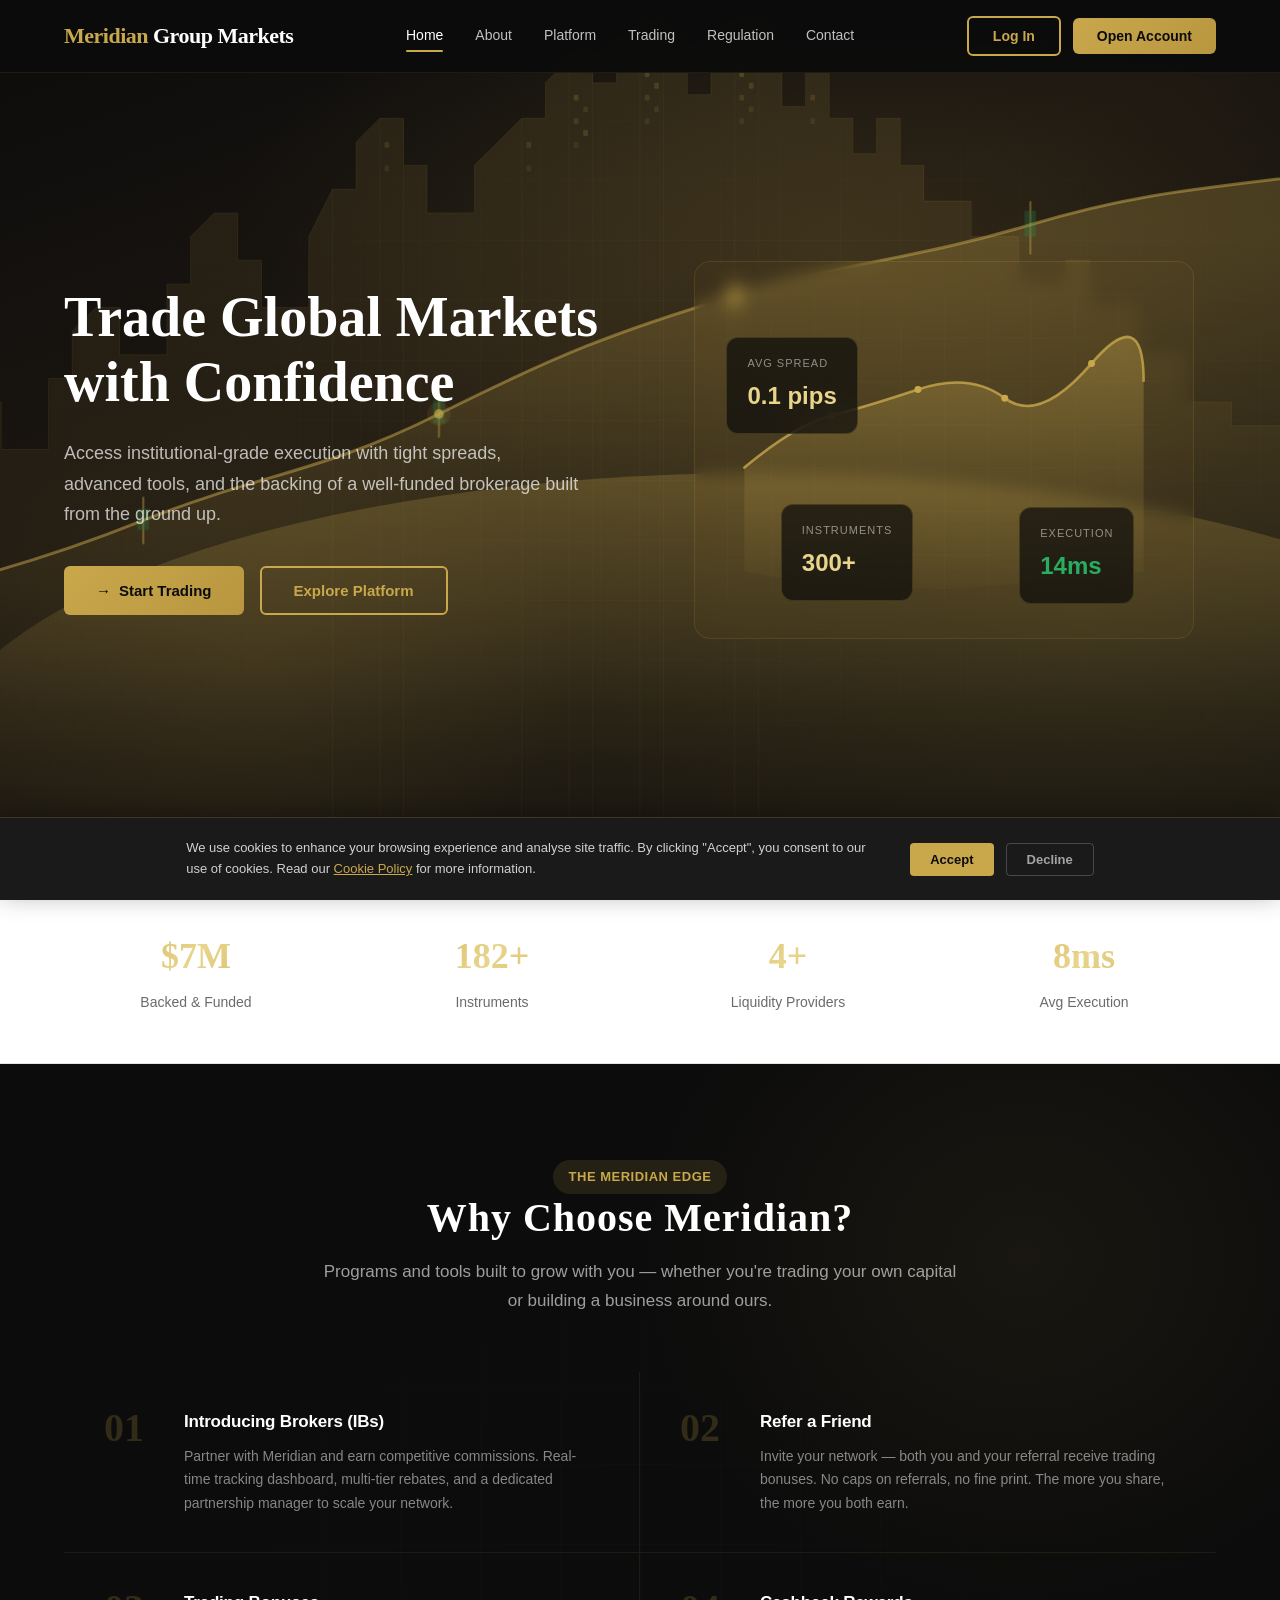
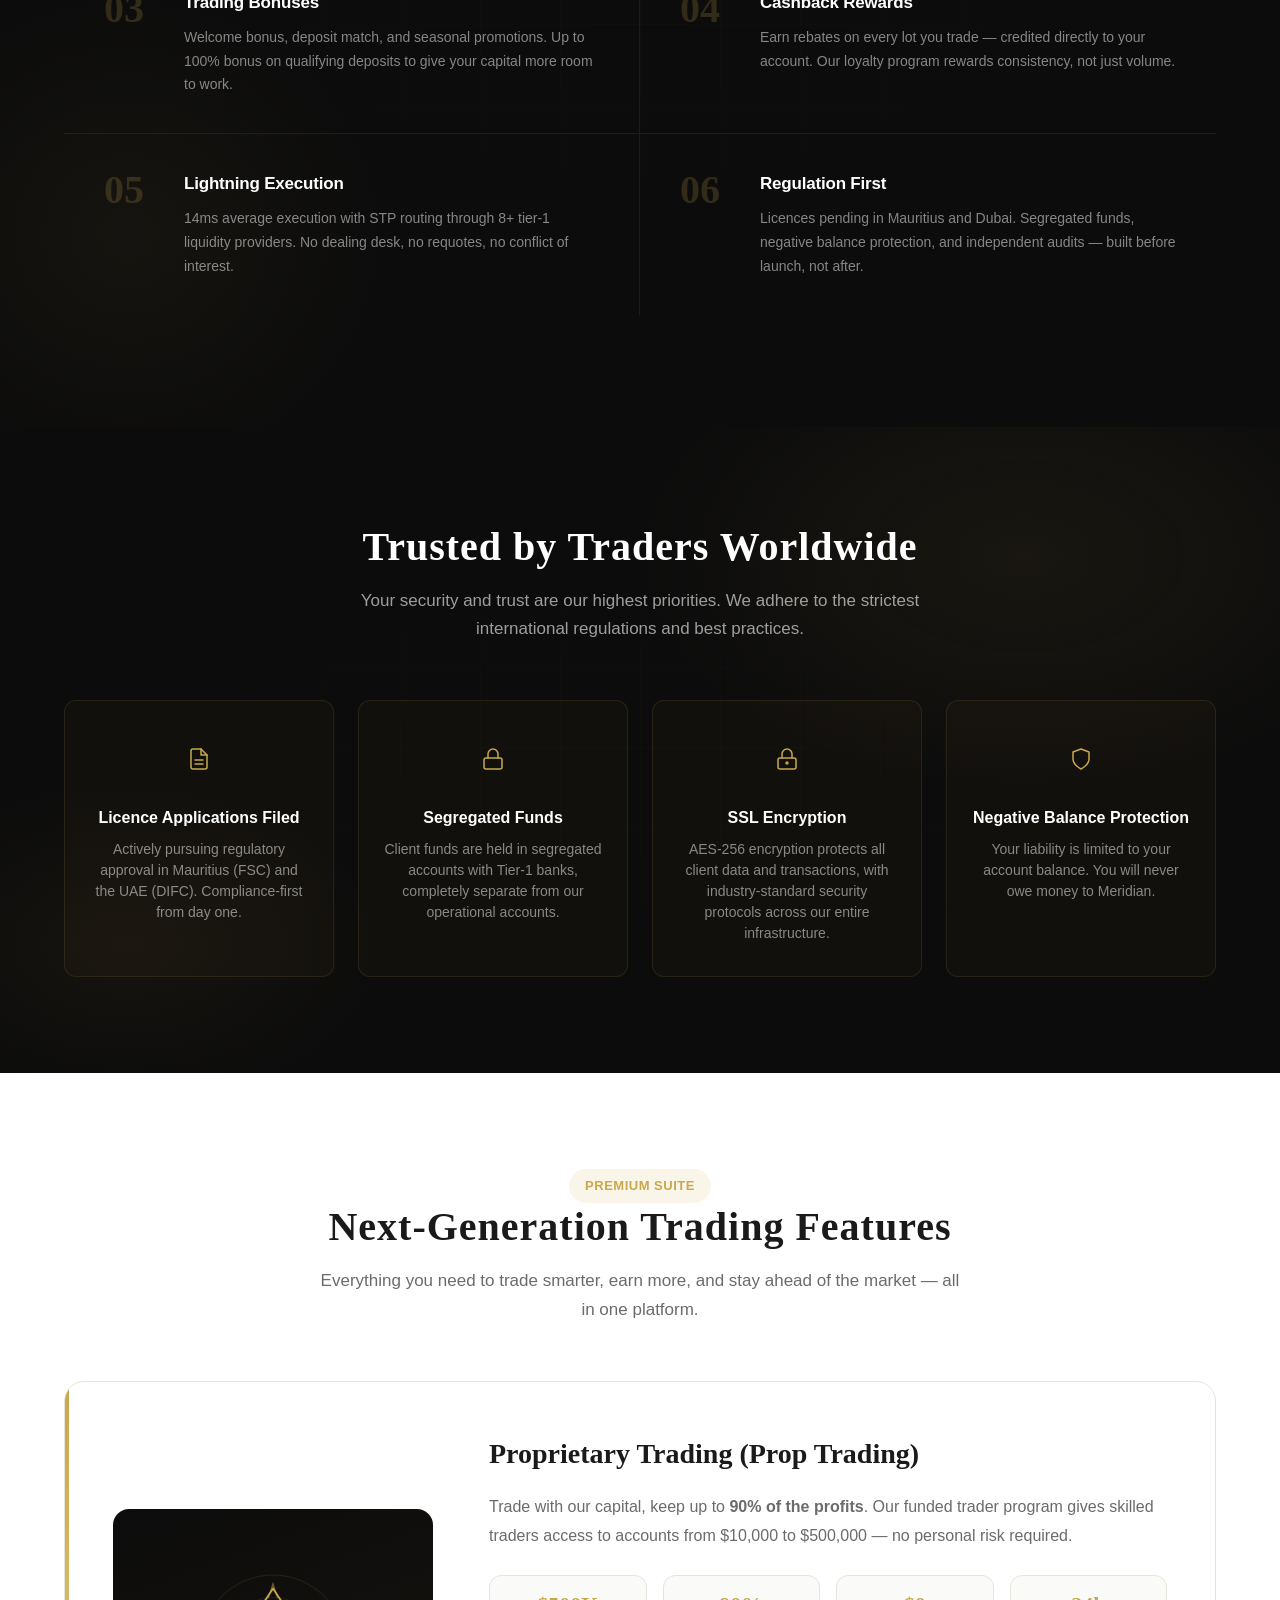
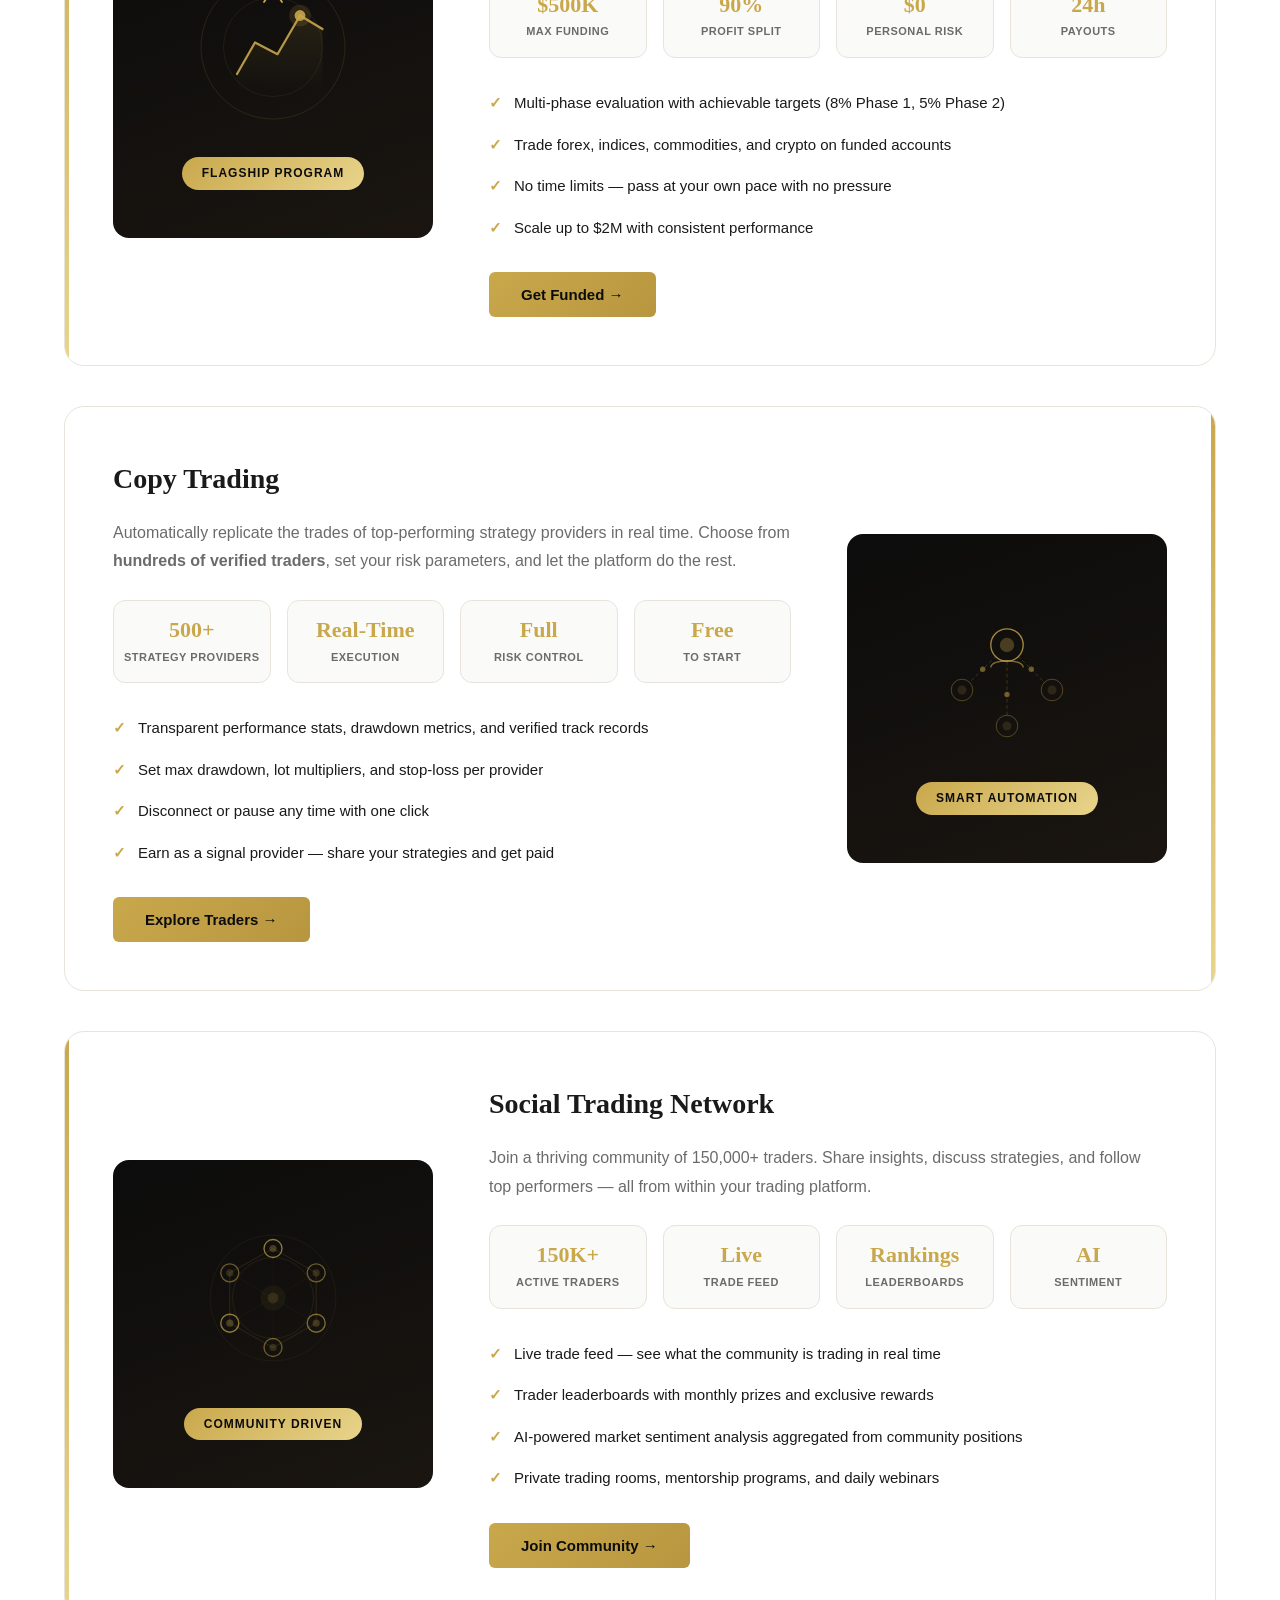
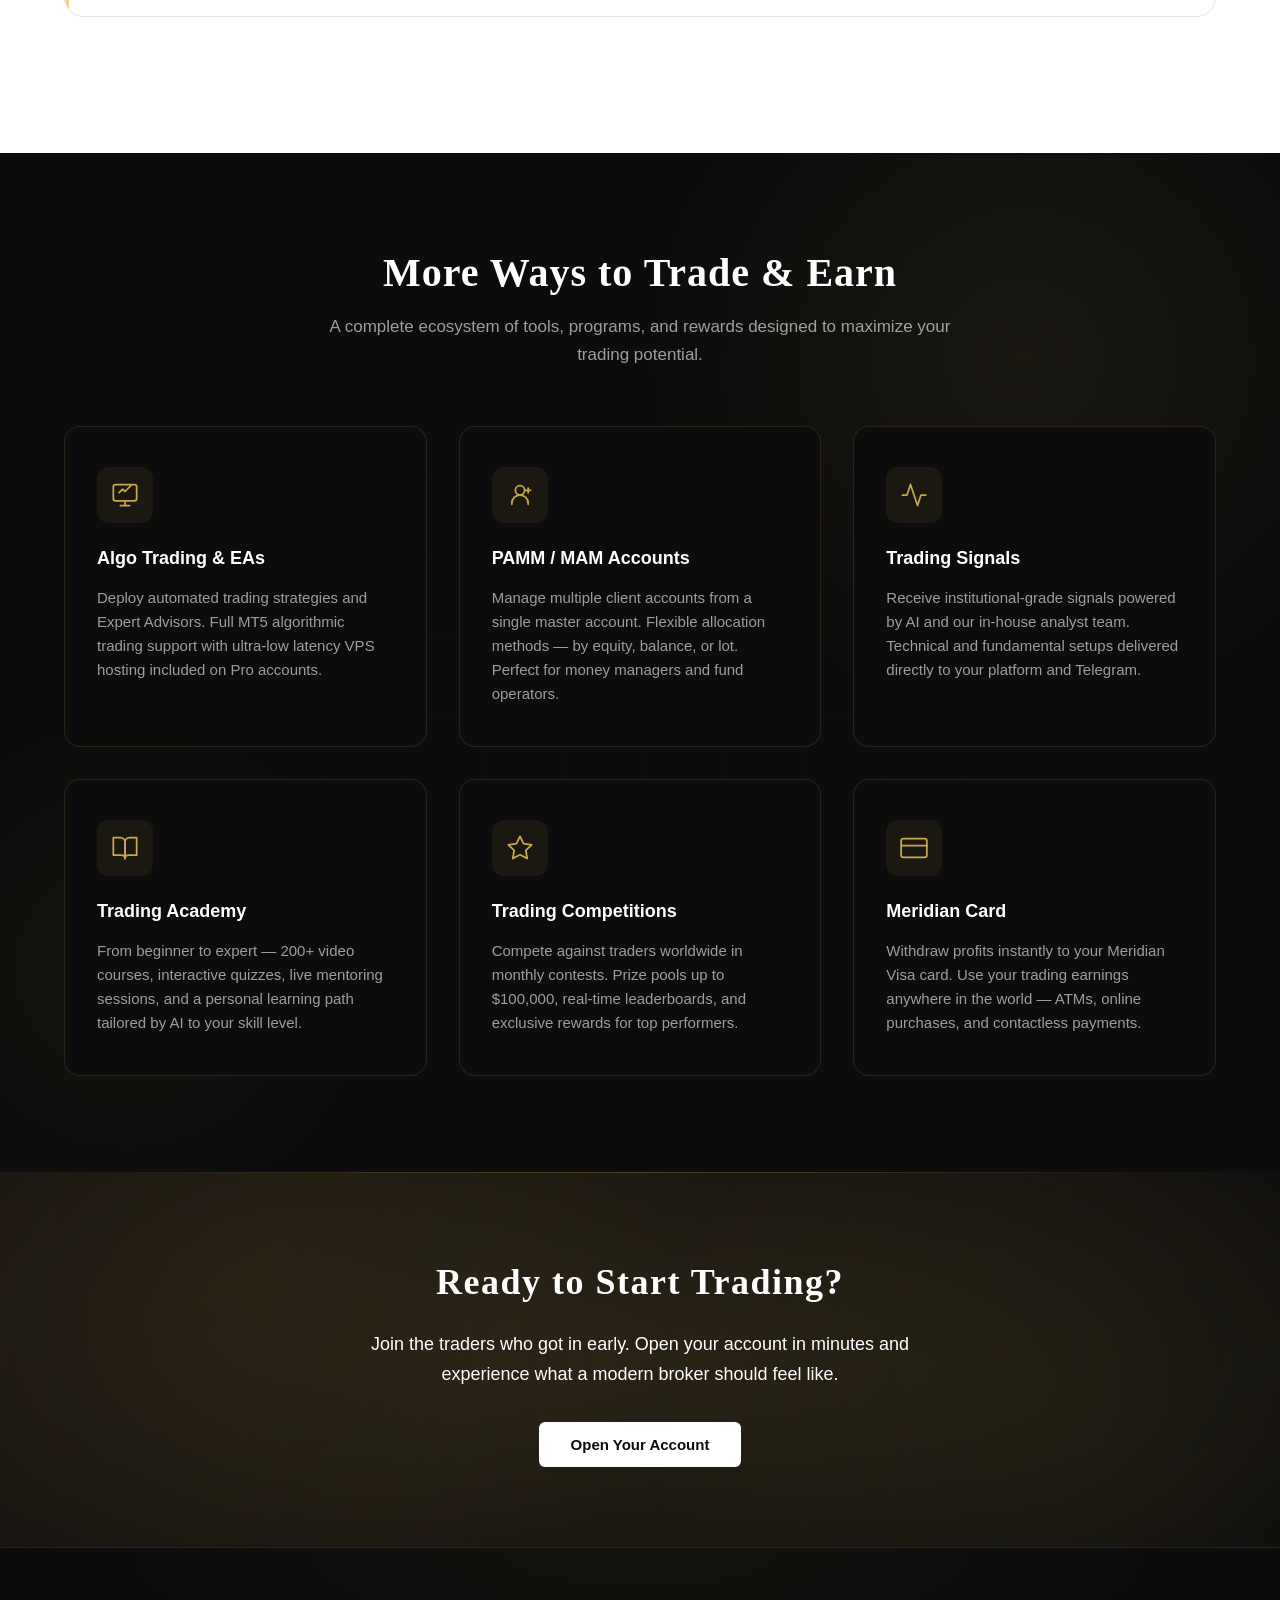
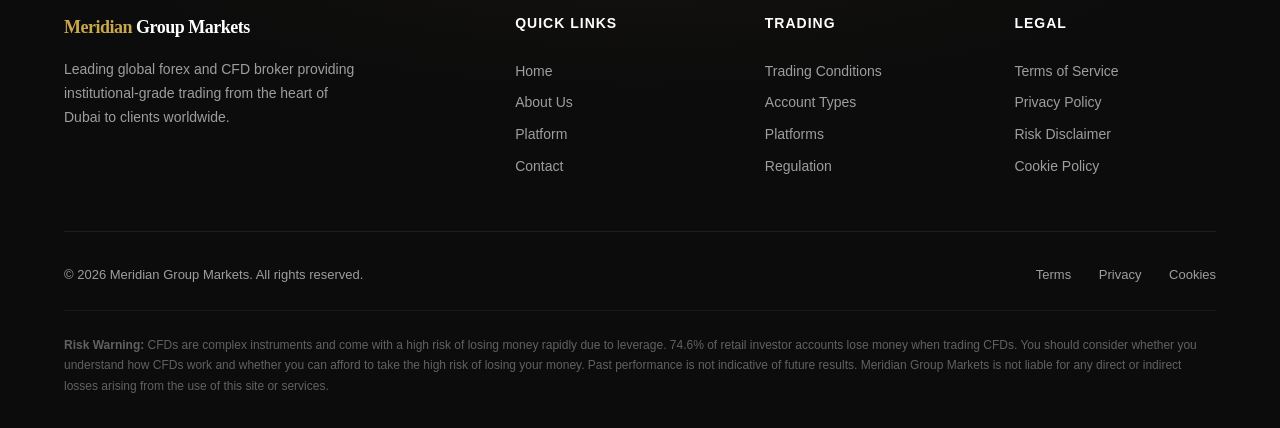
==== commit 11f27166: "Upgrade font to Cinzel, enhance page headers with gold accents" ====
--- a/index.html
+++ b/index.html
@@ -670,7 +670,7 @@
   <div class="container">
     <div class="footer__grid">
       <div class="footer__brand">
-        <div style="font-size: 18px; font-weight: 800; color: var(--white); letter-spacing: -0.5px; font-family: 'Playfair Display', serif;">
+        <div style="font-size: 18px; font-weight: 800; color: var(--white); letter-spacing: -0.5px; font-family: 'Cinzel', serif;">
           <span style="color: var(--accent);">Meridian</span> Group Markets
         </div>
         <p>Leading global forex and CFD broker providing institutional-grade trading from the heart of Dubai to clients worldwide.</p>
--- a/css/style.css
+++ b/css/style.css
@@ -22,7 +22,7 @@
   --transition: .3s ease;
 }
 
-@import url('https://fonts.googleapis.com/css2?family=Inter:wght@300;400;500;600;700;800&family=Playfair+Display:wght@400;500;600;700;800&display=swap');
+@import url('https://fonts.googleapis.com/css2?family=Inter:wght@300;400;500;600;700;800&family=Cinzel:wght@400;500;600;700;800;900&display=swap');
 
 html { scroll-behavior: smooth; }
 body {
@@ -40,7 +40,31 @@
 /* ---------- Utility ---------- */
 .container { max-width: 1200px; margin: 0 auto; padding: 0 24px; }
 .section { padding: 96px 0; }
-.section--dark { background: var(--primary); color: var(--white); }
+.section--dark {
+  background: var(--primary); color: var(--white);
+  position: relative;
+  overflow: hidden;
+}
+.section--dark::before {
+  content: '';
+  position: absolute; inset: 0;
+  background:
+    radial-gradient(ellipse 50% 60% at 80% 20%, rgba(201,168,76,.07) 0%, transparent 60%),
+    radial-gradient(ellipse 40% 50% at 10% 80%, rgba(201,168,76,.05) 0%, transparent 50%);
+  pointer-events: none;
+}
+.section--dark::after {
+  content: '';
+  position: absolute; inset: 0;
+  background-image:
+    linear-gradient(rgba(201,168,76,.025) 1px, transparent 1px),
+    linear-gradient(90deg, rgba(201,168,76,.025) 1px, transparent 1px);
+  background-size: 80px 80px;
+  mask-image: radial-gradient(ellipse 60% 50% at 50% 50%, black 10%, transparent 70%);
+  -webkit-mask-image: radial-gradient(ellipse 60% 50% at 50% 50%, black 10%, transparent 70%);
+  pointer-events: none;
+}
+.section--dark > * { position: relative; z-index: 1; }
 .section--alt { background: var(--white); }
 .text-center { text-align: center; }
 .text-accent { color: var(--accent); }
@@ -191,7 +215,7 @@
 }
 .hero__content h1 {
   font-size: clamp(36px, 5vw, 56px);
-  font-family: 'Playfair Display', serif;
+  font-family: 'Cinzel', serif;
   font-weight: 700;
   line-height: 1.15;
   color: var(--white);
@@ -249,7 +273,10 @@
   .hero__content p { margin-left: auto; margin-right: auto; font-size: 16px; }
   .hero__actions { justify-content: center; }
   .hero__visual { display: none; }
-  .page-header { padding-top: 120px; }
+  .page-header { padding-top: 120px; padding-bottom: 60px; }
+  .page-header .container::before,
+  .page-header .container::after { display: none; }
+  .page-header h1 { letter-spacing: 1px; }
   .section { padding: 64px 0; }
 }
 
@@ -290,7 +317,7 @@
 }
 .stats-bar__item h3 {
   font-size: 36px; font-weight: 800;
-  font-family: 'Playfair Display', serif;
+  font-family: 'Cinzel', serif;
   background: linear-gradient(135deg, var(--accent), #E8D48B, var(--accent));
   -webkit-background-clip: text;
   -webkit-text-fill-color: transparent;
@@ -346,9 +373,10 @@
 .section__header { margin-bottom: 56px; }
 .section__header h2 {
   font-size: clamp(28px, 4vw, 40px);
-  font-family: 'Playfair Display', serif;
+  font-family: 'Cinzel', serif;
   font-weight: 700;
   line-height: 1.2;
+  letter-spacing: 1px;
   margin-bottom: 16px;
 }
 .section__header p {
@@ -395,9 +423,18 @@
 .cta-section::before {
   content: '';
   position: absolute; inset: 0;
-  background: radial-gradient(ellipse 60% 80% at 50% 50%, rgba(201,168,76,.08), transparent);
-}
-.cta-section h2 { font-size: 36px; font-family: 'Playfair Display', serif; font-weight: 700; margin-bottom: 16px; position: relative; }
+  background:
+    radial-gradient(ellipse 60% 80% at 50% 50%, rgba(201,168,76,.12), transparent),
+    radial-gradient(circle at 20% 30%, rgba(201,168,76,.05) 0%, transparent 40%),
+    radial-gradient(circle at 85% 70%, rgba(201,168,76,.05) 0%, transparent 40%);
+}
+.cta-section::after {
+  content: '';
+  position: absolute;
+  top: 0; left: 10%; right: 10%; height: 1px;
+  background: linear-gradient(90deg, transparent, rgba(201,168,76,.3), transparent);
+}
+.cta-section h2 { font-size: 36px; font-family: 'Cinzel', serif; font-weight: 700; margin-bottom: 16px; position: relative; letter-spacing: 1.5px; }
 .cta-section p { font-size: 18px; opacity: .85; margin-bottom: 32px; max-width: 560px; margin-left: auto; margin-right: auto; position: relative; }
 
 /* ---------- Footer ---------- */
@@ -406,6 +443,13 @@
   color: rgba(255,255,255,.6);
   padding: 64px 0 32px;
   border-top: 1px solid rgba(201,168,76,.15);
+  position: relative;
+}
+.footer::before {
+  content: '';
+  position: absolute; top: 0; left: 0; right: 0; height: 200px;
+  background: radial-gradient(ellipse 60% 100% at 50% 0%, rgba(201,168,76,.04) 0%, transparent 70%);
+  pointer-events: none;
 }
 .footer__grid {
   display: grid;
@@ -445,21 +489,85 @@
 
 /* ---------- Page Header (Inner pages) ---------- */
 .page-header {
-  background: linear-gradient(160deg, #0C0C0C 0%, #1A1510 50%, #0C0C0C 100%);
-  padding: 140px 0 80px;
+  background: linear-gradient(160deg, #0C0C0C 0%, #16120A 30%, #1A1510 50%, #16120A 70%, #0C0C0C 100%);
+  padding: 160px 0 100px;
   text-align: center;
   color: var(--white);
   position: relative;
   overflow: hidden;
-}
+  border-bottom: 1px solid rgba(201,168,76,.25);
+}
+/* Strong gold ambient glows */
 .page-header::before {
   content: '';
   position: absolute; inset: 0;
-  background: radial-gradient(ellipse 60% 50% at 50% 100%, rgba(201,168,76,.05), transparent);
-}
-.page-header h1 { font-size: clamp(32px, 4vw, 48px); font-family: 'Playfair Display', serif; font-weight: 700; margin-bottom: 16px; position: relative; }
-.page-header p { font-size: 18px; color: rgba(255,255,255,.6); max-width: 600px; margin: 0 auto; position: relative; }
-.page-header .badge { margin-bottom: 16px; position: relative; }
+  background:
+    radial-gradient(ellipse 80% 70% at 50% 100%, rgba(201,168,76,.18) 0%, transparent 55%),
+    radial-gradient(ellipse 60% 50% at 85% 15%, rgba(201,168,76,.12) 0%, transparent 45%),
+    radial-gradient(ellipse 50% 50% at 10% 60%, rgba(201,168,76,.08) 0%, transparent 40%),
+    radial-gradient(circle at 50% 50%, rgba(201,168,76,.04) 0%, transparent 60%);
+  pointer-events: none;
+}
+/* Diamond grid pattern overlay */
+.page-header::after {
+  content: '';
+  position: absolute; inset: 0;
+  background-image:
+    linear-gradient(rgba(201,168,76,.045) 1px, transparent 1px),
+    linear-gradient(90deg, rgba(201,168,76,.045) 1px, transparent 1px);
+  background-size: 48px 48px;
+  transform: rotate(45deg) scale(1.5);
+  mask-image: radial-gradient(ellipse 60% 55% at 50% 50%, black 10%, transparent 65%);
+  -webkit-mask-image: radial-gradient(ellipse 60% 55% at 50% 50%, black 10%, transparent 65%);
+  pointer-events: none;
+}
+.page-header > * { position: relative; z-index: 1; }
+/* Decorative gold horizontal lines */
+.page-header h1 {
+  font-size: clamp(34px, 4.5vw, 52px);
+  font-family: 'Cinzel', serif;
+  font-weight: 700;
+  margin-bottom: 20px;
+  position: relative;
+  letter-spacing: 2px;
+  text-transform: uppercase;
+}
+.page-header h1::after {
+  content: '';
+  display: block;
+  width: 80px;
+  height: 2px;
+  background: linear-gradient(90deg, transparent, var(--accent), transparent);
+  margin: 20px auto 0;
+}
+.page-header p { font-size: 18px; color: rgba(255,255,255,.6); max-width: 600px; margin: 0 auto; position: relative; line-height: 1.8; }
+.page-header .badge { margin-bottom: 20px; position: relative; letter-spacing: 3px; }
+
+/* Corner accents on page headers */
+.page-header .container::before,
+.page-header .container::after {
+  content: '';
+  position: absolute;
+  width: 60px;
+  height: 60px;
+  border-color: rgba(201,168,76,.2);
+  border-style: solid;
+  pointer-events: none;
+  z-index: 2;
+}
+.page-header .container {
+  position: relative;
+}
+.page-header .container::before {
+  top: -20px;
+  left: 24px;
+  border-width: 1px 0 0 1px;
+}
+.page-header .container::after {
+  bottom: -20px;
+  right: 24px;
+  border-width: 0 1px 1px 0;
+}
 
 /* ---------- About Page ---------- */
 .about-grid {
@@ -747,12 +855,12 @@
 }
 
 .nav__logo {
-  font-family: 'Playfair Display', serif !important;
+  font-family: 'Cinzel', serif !important;
 }
 
 .about-grid h3,
 .platform-feature__content h3 {
-  font-family: 'Playfair Display', serif;
+  font-family: 'Cinzel', serif;
 }
 
 /* ---------- Edge Grid (Why Choose section) ---------- */
@@ -784,7 +892,7 @@
   text-shadow: 0 0 32px rgba(201,168,76,.4);
 }
 .edge-item__number {
-  font-family: 'Playfair Display', serif;
+  font-family: 'Cinzel', serif;
   font-size: 40px;
   font-weight: 700;
   color: rgba(201,168,76,.2);
@@ -880,7 +988,7 @@
 }
 
 .showcase__content h3 {
-  font-family: 'Playfair Display', serif;
+  font-family: 'Cinzel', serif;
   font-size: 28px;
   font-weight: 700;
   margin-bottom: 16px;
@@ -910,7 +1018,7 @@
   display: block;
   font-size: 22px;
   font-weight: 800;
-  font-family: 'Playfair Display', serif;
+  font-family: 'Cinzel', serif;
   color: var(--accent);
   line-height: 1.2;
 }
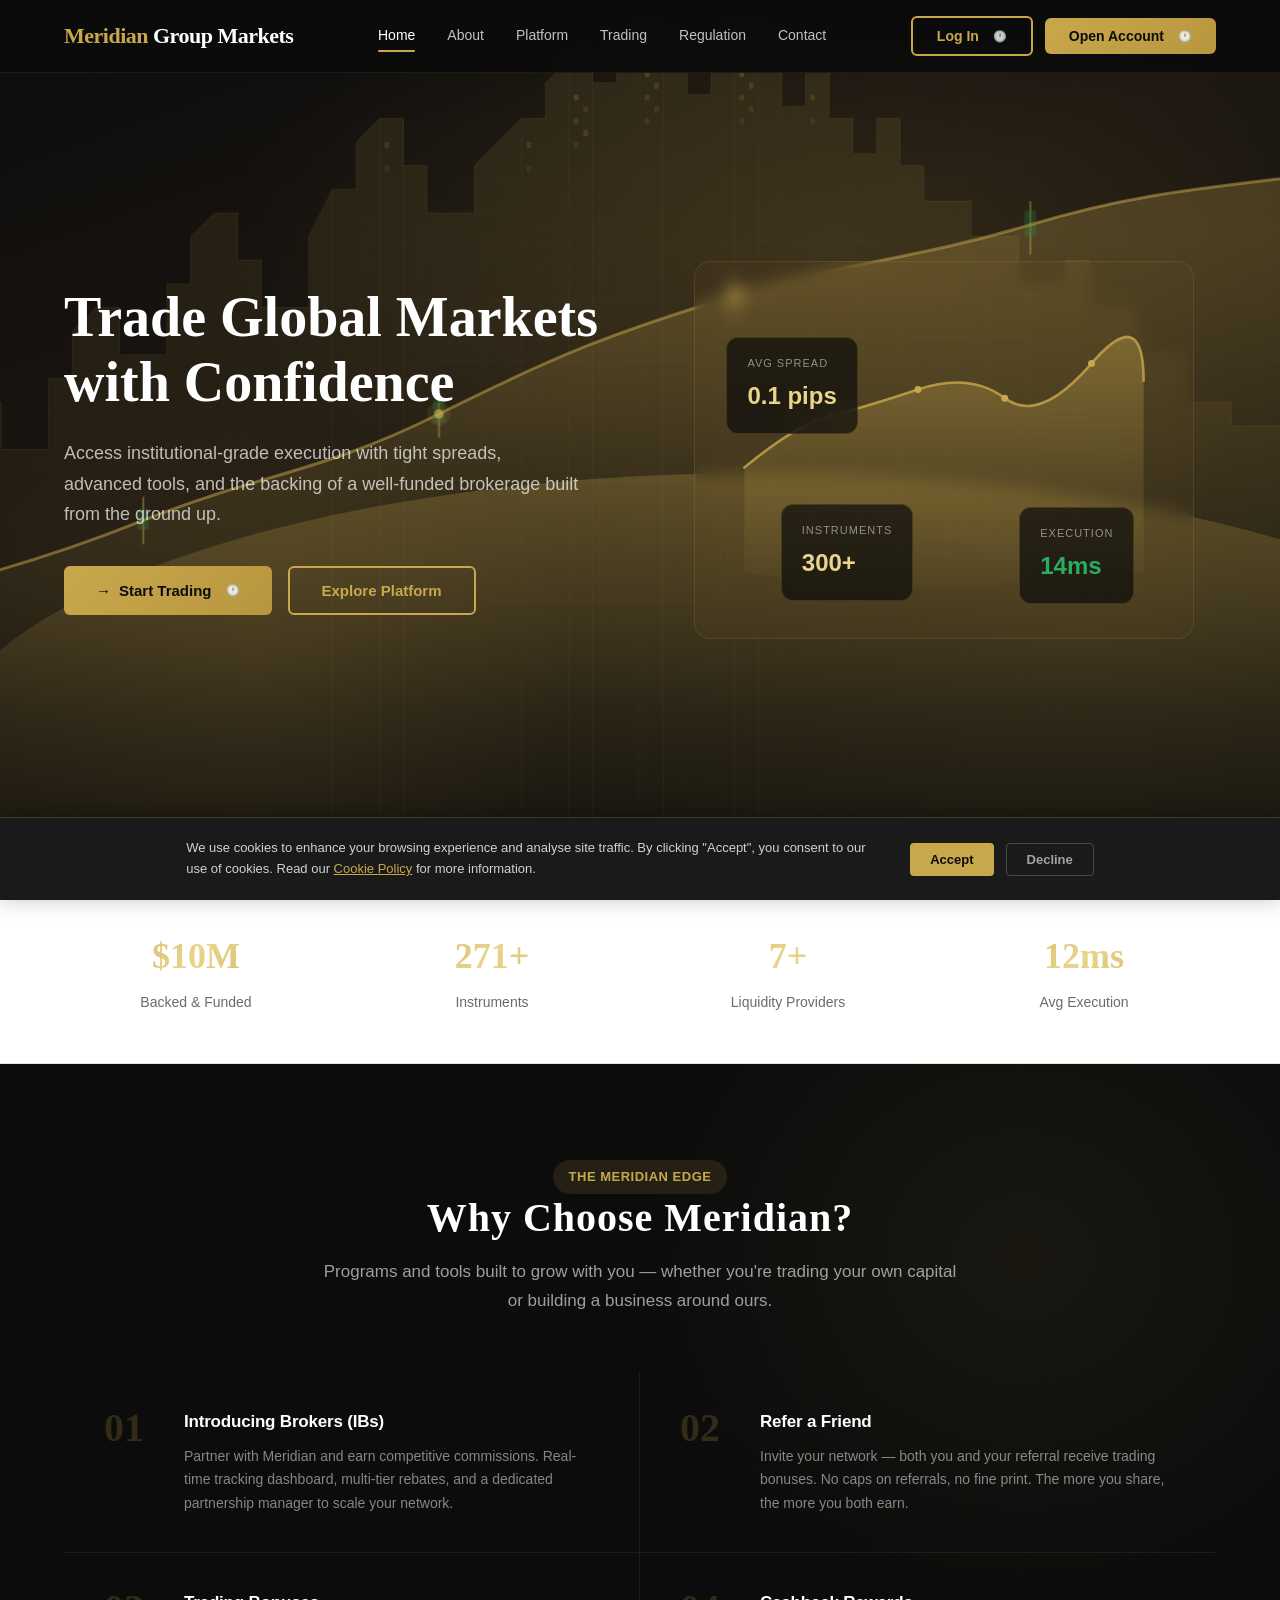
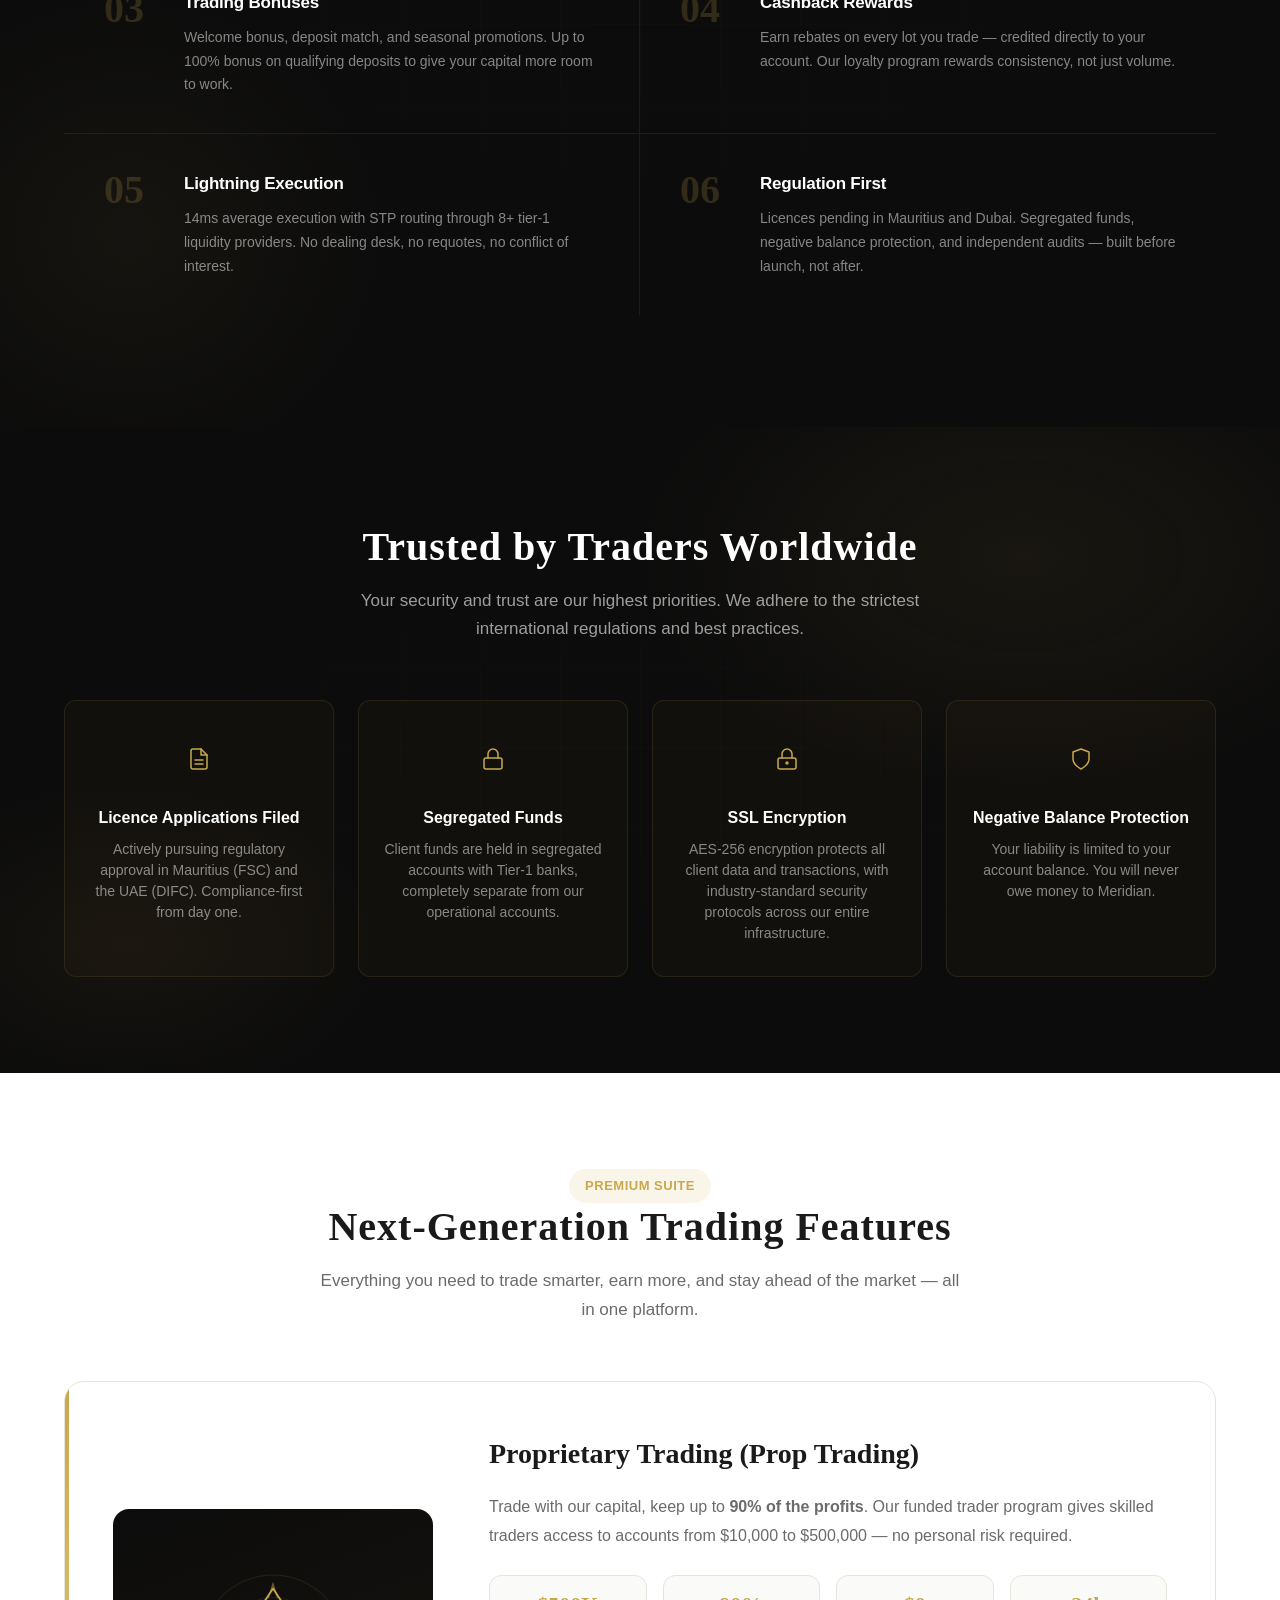
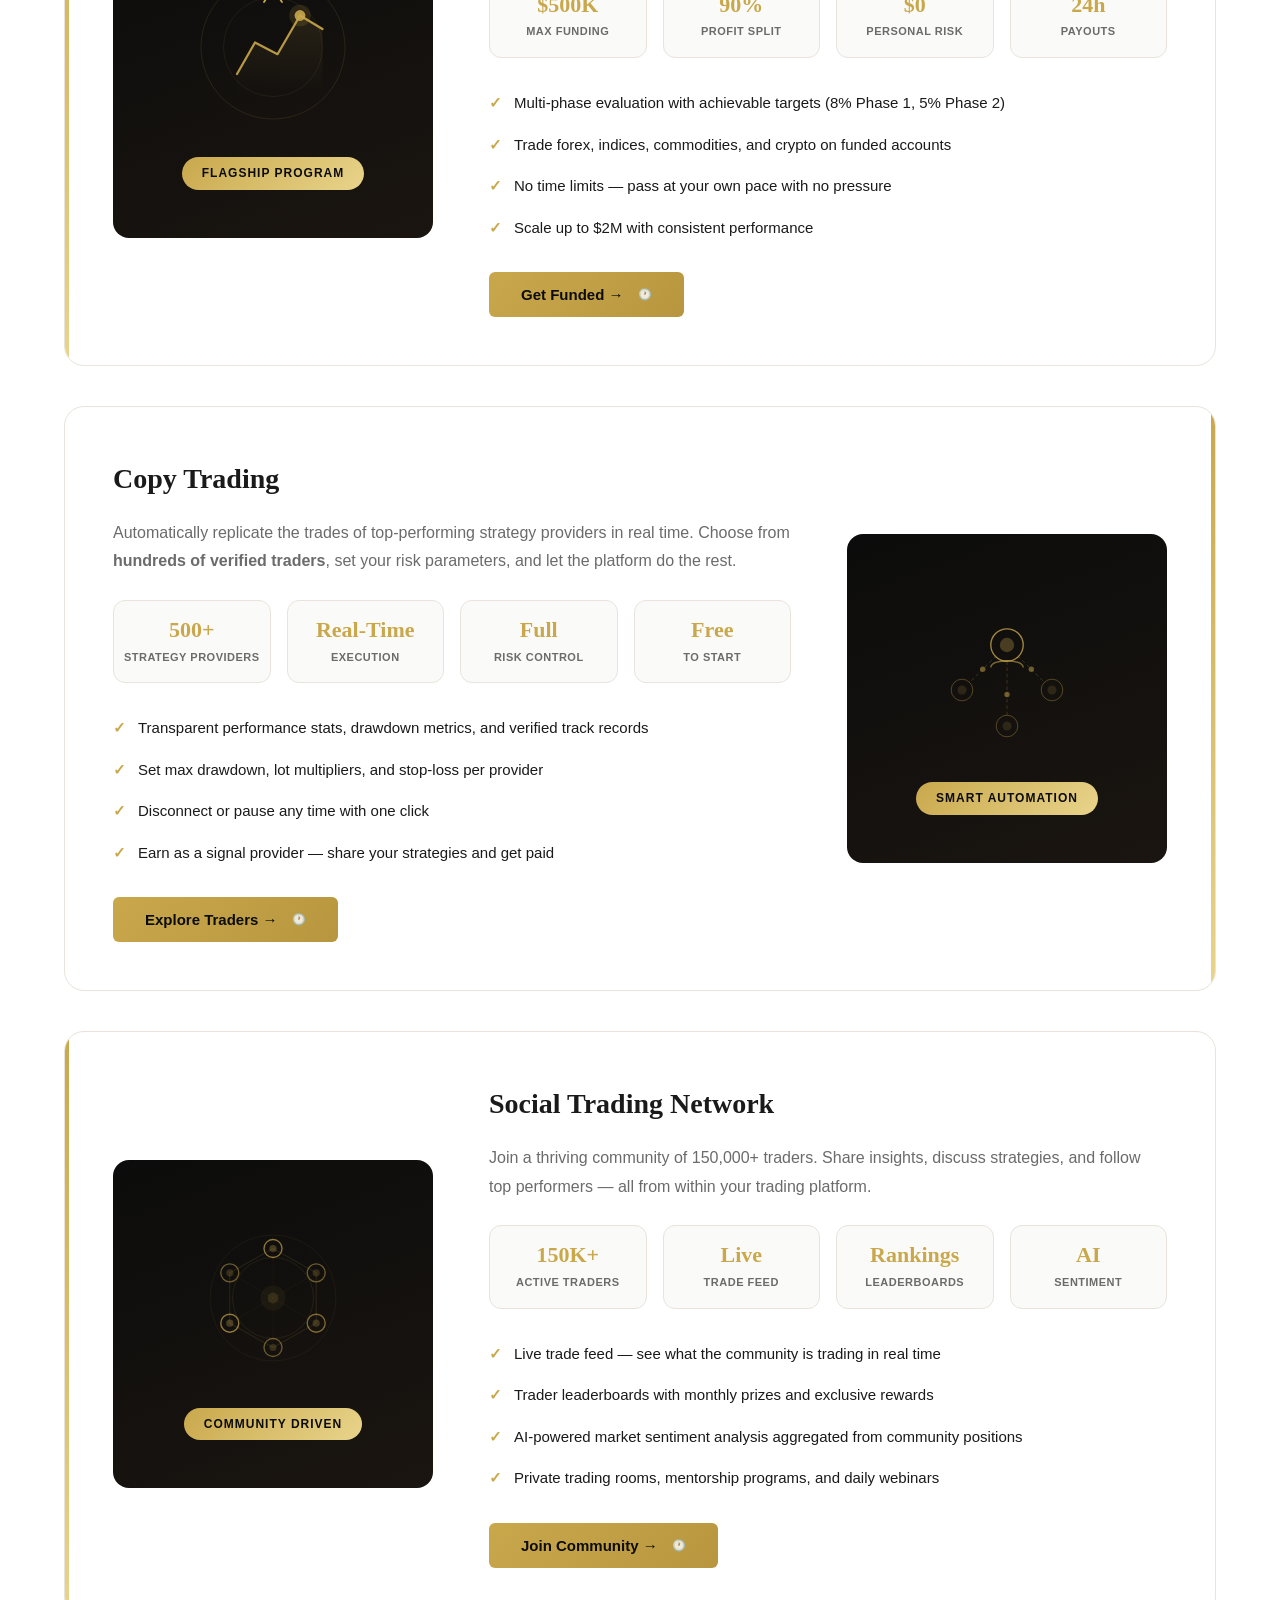
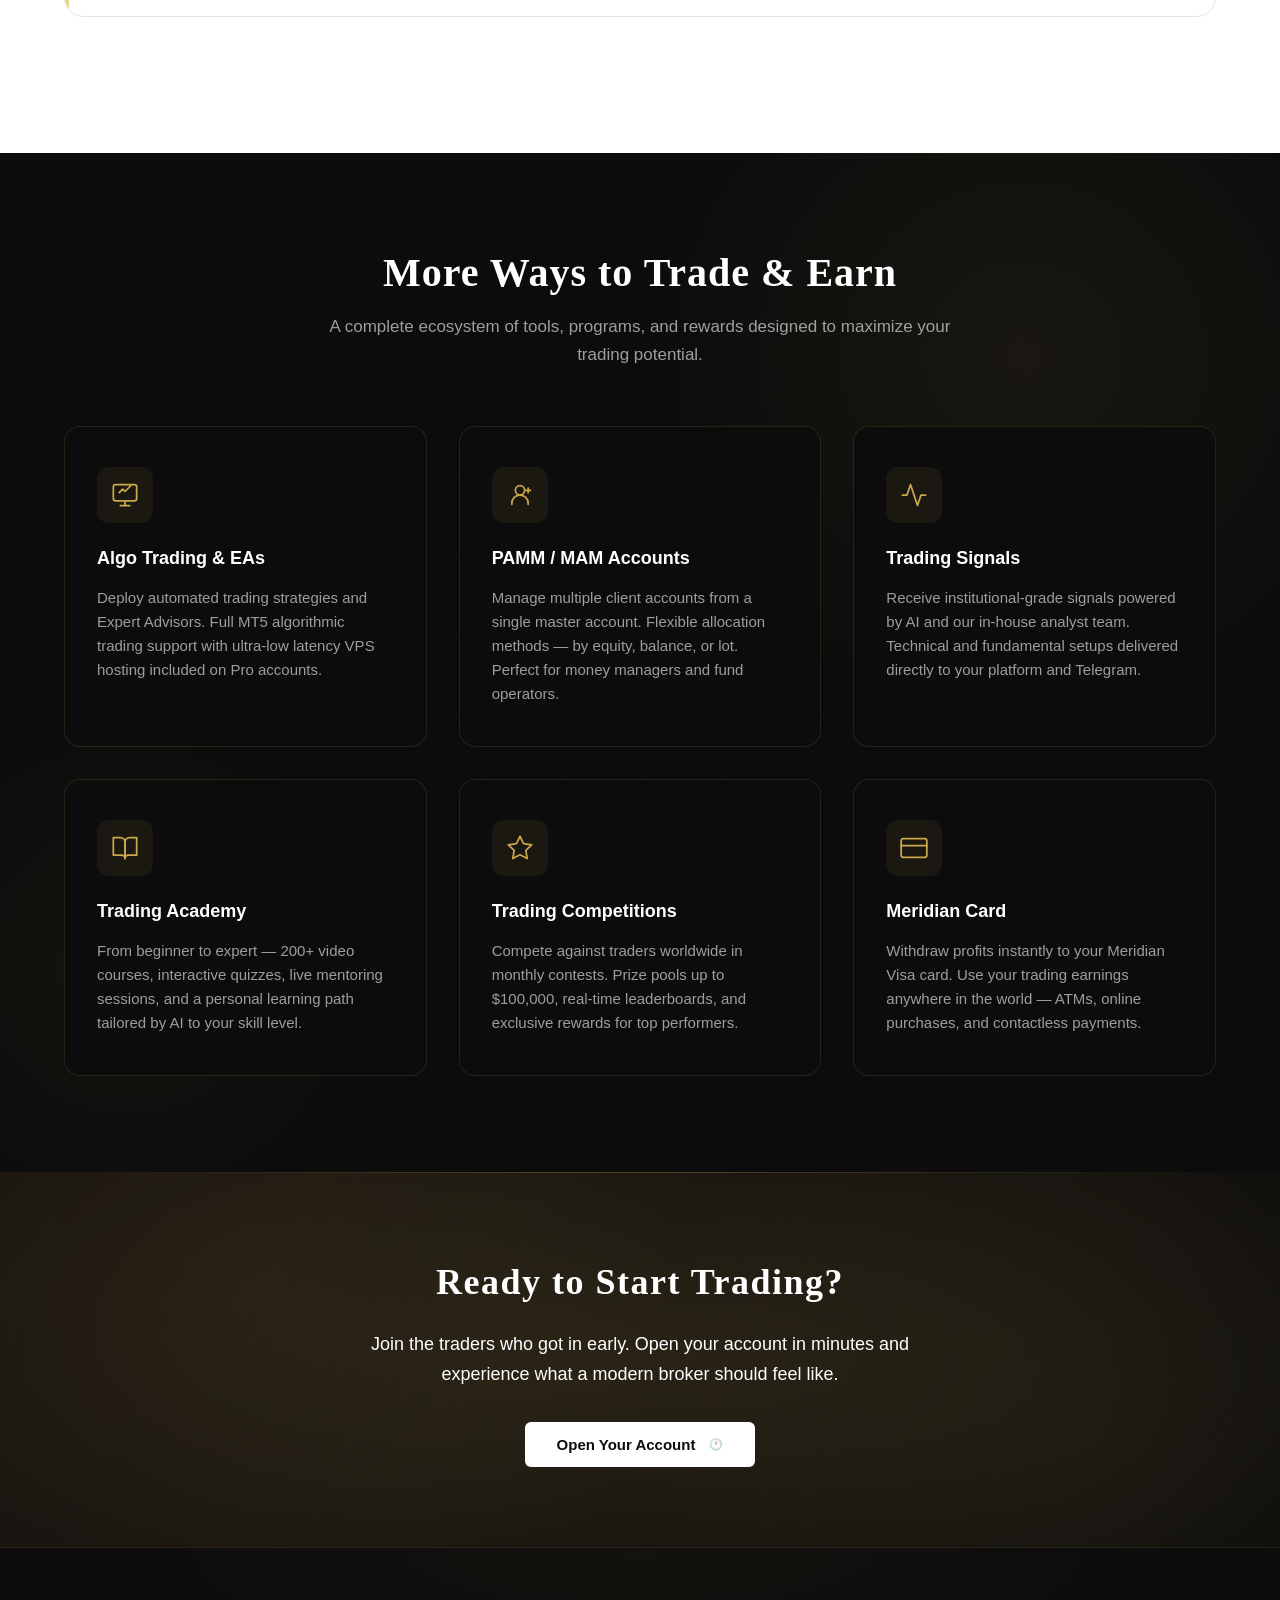
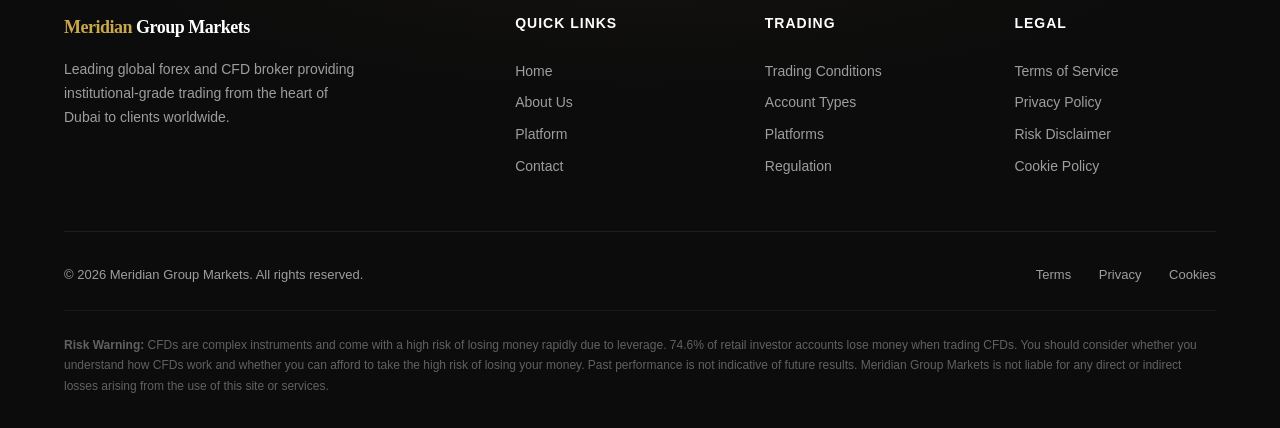
==== commit dcf5703e: "Add coming soon indicator to non-functional buttons" ====
--- a/index.html
+++ b/index.html
@@ -28,8 +28,8 @@
       </div>
 
       <div class="nav__cta">
-        <button class="btn btn--outline">Log In</button>
-        <button class="btn btn--primary">Open Account</button>
+        <button class="btn btn--outline btn--soon">Log In</button>
+        <button class="btn btn--primary btn--soon">Open Account</button>
       </div>
 
       <div class="hamburger">
@@ -150,7 +150,7 @@
         <h1>Trade Global Markets with Confidence</h1>
         <p>Access institutional-grade execution with tight spreads, advanced tools, and the backing of a well-funded brokerage built from the ground up.</p>
         <div class="hero__actions">
-          <button class="btn btn--primary">
+          <button class="btn btn--primary btn--soon">
             <span>→</span> Start Trading
           </button>
           <button class="btn btn--outline">Explore Platform</button>
@@ -450,7 +450,7 @@
           <li>No time limits — pass at your own pace with no pressure</li>
           <li>Scale up to $2M with consistent performance</li>
         </ul>
-        <button class="btn btn--primary" style="margin-top: 24px;">Get Funded →</button>
+        <button class="btn btn--primary btn--soon" style="margin-top: 24px;">Get Funded →</button>
       </div>
     </div>
 
@@ -508,7 +508,7 @@
           <li>Disconnect or pause any time with one click</li>
           <li>Earn as a signal provider — share your strategies and get paid</li>
         </ul>
-        <button class="btn btn--primary" style="margin-top: 24px;">Explore Traders →</button>
+        <button class="btn btn--primary btn--soon" style="margin-top: 24px;">Explore Traders →</button>
       </div>
     </div>
 
@@ -577,7 +577,7 @@
           <li>AI-powered market sentiment analysis aggregated from community positions</li>
           <li>Private trading rooms, mentorship programs, and daily webinars</li>
         </ul>
-        <button class="btn btn--primary" style="margin-top: 24px;">Join Community →</button>
+        <button class="btn btn--primary btn--soon" style="margin-top: 24px;">Join Community →</button>
       </div>
     </div>
   </div>
@@ -660,7 +660,7 @@
     <h2 class="fade-up">Ready to Start Trading?</h2>
     <p class="fade-up">Join the traders who got in early. Open your account in minutes and experience what a modern broker should feel like.</p>
     <div class="fade-up">
-      <button class="btn btn--white">Open Your Account</button>
+      <button class="btn btn--white btn--soon">Open Your Account</button>
     </div>
   </div>
 </section>
--- a/css/style.css
+++ b/css/style.css
@@ -87,6 +87,35 @@
 .btn--white { background: var(--white); color: var(--primary); }
 .btn--white:hover { background: #f0f0f0; transform: translateY(-2px); }
 
+/* Coming Soon indicator on non-functional buttons */
+.btn--soon { position: relative; cursor: default; }
+.btn--soon::after {
+  content: '🕐';
+  font-size: 11px;
+  margin-left: 6px;
+  vertical-align: middle;
+  opacity: .8;
+}
+.btn--soon:hover::before {
+  content: 'Coming Soon';
+  position: absolute;
+  bottom: calc(100% + 8px);
+  left: 50%;
+  transform: translateX(-50%);
+  background: var(--primary);
+  color: var(--accent);
+  font-size: 11px;
+  font-weight: 600;
+  letter-spacing: 1px;
+  text-transform: uppercase;
+  padding: 5px 12px;
+  border-radius: 4px;
+  white-space: nowrap;
+  border: 1px solid rgba(201,168,76,.3);
+  pointer-events: none;
+  z-index: 100;
+}
+
 .badge {
   display: inline-block;
   padding: 6px 16px;
@@ -370,7 +399,7 @@
 }
 
 /* ---------- Section Headers ---------- */
-.section__header { margin-bottom: 56px; }
+.section__header { margin-bottom: 56px; text-align: center; }
 .section__header h2 {
   font-size: clamp(28px, 4vw, 40px);
   font-family: 'Cinzel', serif;
@@ -383,8 +412,8 @@
   font-size: 17px;
   color: var(--text-light);
   max-width: 640px;
-}
-.section__header.text-center p { margin: 0 auto; }
+  margin: 0 auto;
+}
 .section--dark .section__header p { color: rgba(255,255,255,.6); }
 
 /* ---------- Trust / Regulation ---------- */
